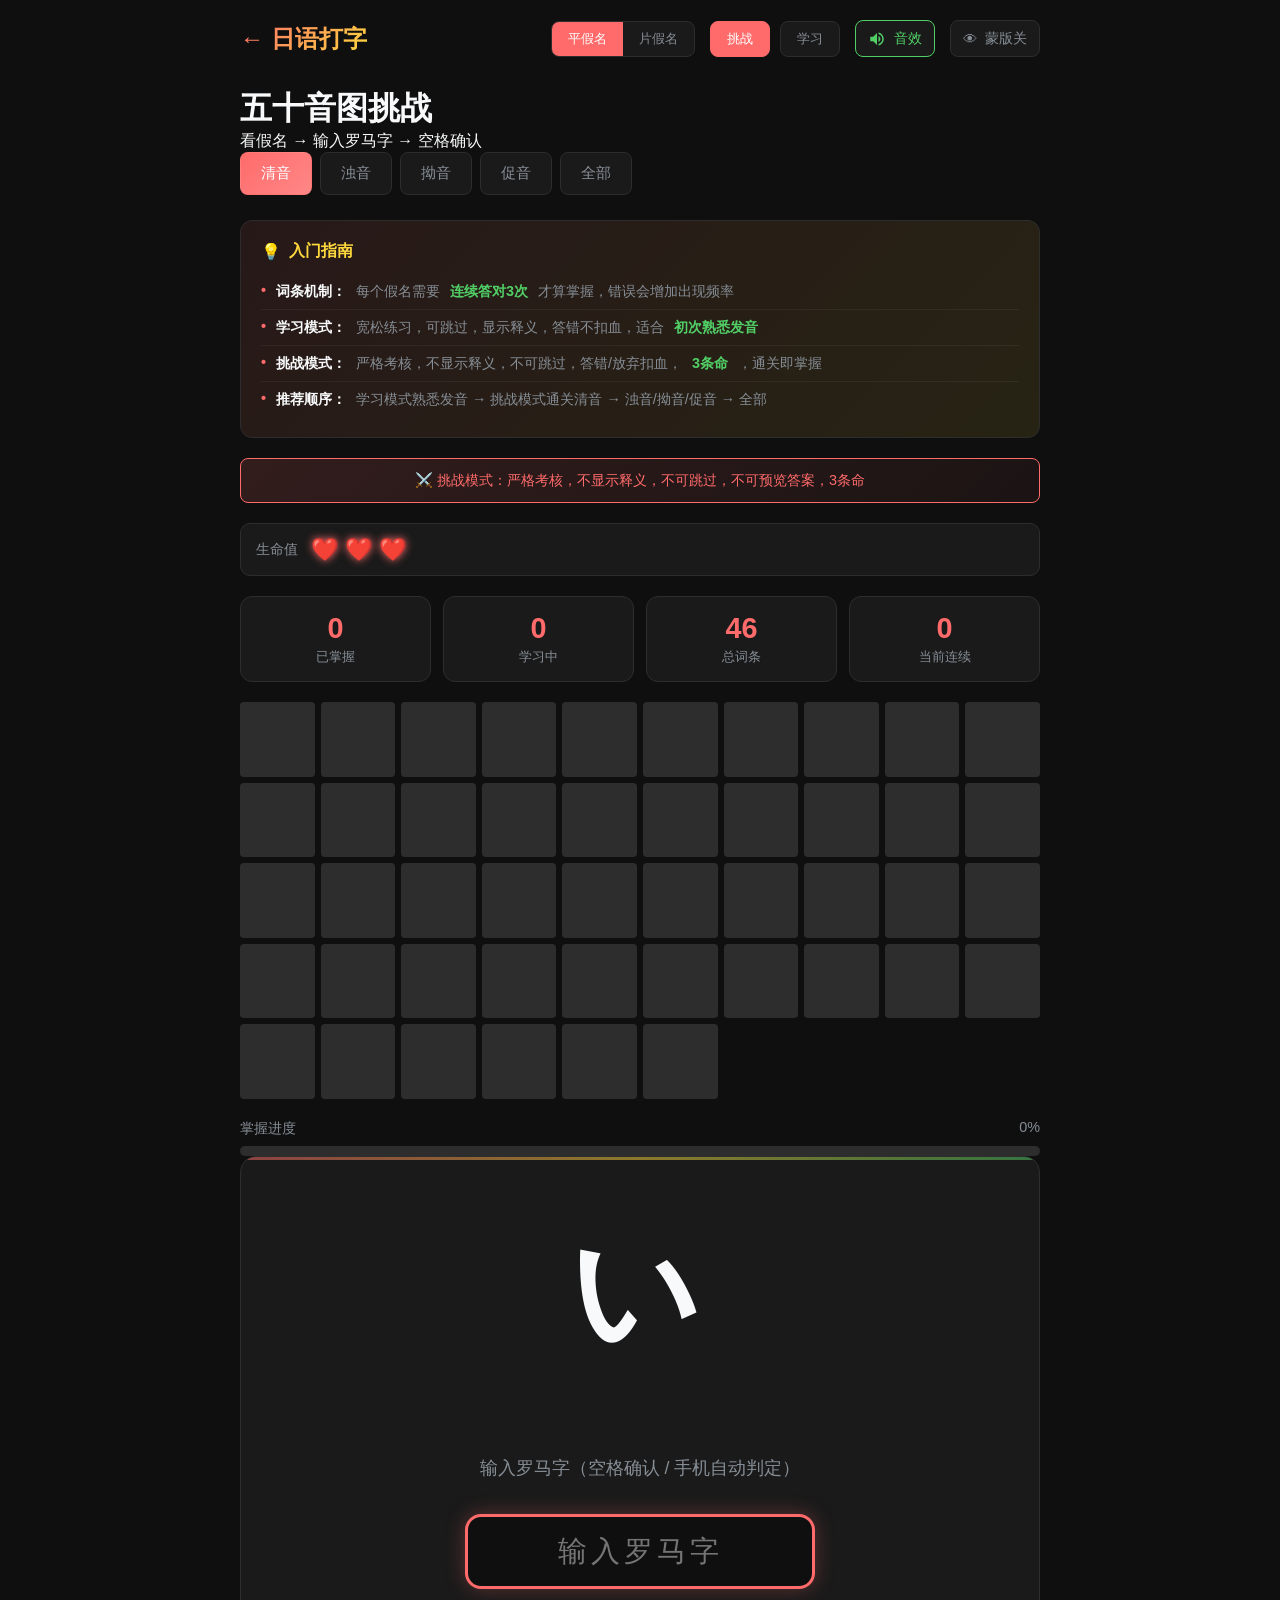
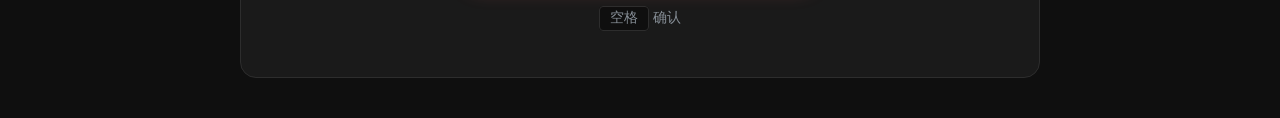
==== kana.html @ 66ec466f "重构：多页面架构 + localStorage进度持久化 - 抽取公共CSS到 css/style.css - 添加 js/storage.js localStorage封装 - 新增 index.h" ====
<!DOCTYPE html>
<html lang="zh-CN">
<head>
  <meta charset="UTF-8">
  <meta name="viewport" content="width=device-width, initial-scale=1.0">
  <title>五十音练习 - 日语打字</title>
  <link rel="stylesheet" href="css/style.css">
</head>
<body>
  <div class="container">
    <div class="nav">
      <a href="index.html" class="logo" style="text-decoration:none;">← 日语打字</a>
      <div class="nav-controls">
        <div class="kana-toggle">
          <button class="kana-toggle-btn active" id="btnHira" onclick="setKanaType('hira')">平假名</button>
          <button class="kana-toggle-btn" id="btnKata" onclick="setKanaType('kata')">片假名</button>
        </div>
        <div class="mode-switch">
          <button class="mode-btn active" id="modeChallenge" onclick="setMode('challenge')">挑战</button>
          <button class="mode-btn" id="modeLearn" onclick="setMode('learn')">学习</button>
        </div>
        <div class="sound-toggle active" id="soundToggle" onclick="toggleSound()">
          <svg viewBox="0 0 24 24" fill="currentColor" id="soundIcon">
            <path d="M3 9v6h4l5 5V4L7 9H3zm13.5 3c0-1.77-1.02-3.29-2.5-4.03v8.05c1.48-.73 2.5-2.25 2.5-4.02zM14 3.23v2.06c2.89.86 5 3.54 5 6.71s-2.11 5.85-5 6.71v2.06c4.01-.91 7-4.49 7-8.77s-2.99-7.86-7-8.77z"/>
          </svg>
          <span>音效</span>
        </div>
        <div class="blur-toggle" id="blurToggle" onclick="toggleBlurMask()">
          <span>👁</span>
          <span id="blurToggleText">蒙版关</span>
        </div>
      </div>
    </div>

    <header>
      <h1 id="headerTitle">五十音图挑战</h1>
      <p id="headerDesc">看假名 → 输入罗马字 → 空格确认</p>
    </header>

    <div class="stage-tabs">
      <button class="stage-tab active" data-stage="seion" onclick="switchStage('seion')">清音</button>
      <button class="stage-tab" data-stage="dakuon" onclick="switchStage('dakuon')">浊音</button>
      <button class="stage-tab" data-stage="youon" onclick="switchStage('youon')">拗音</button>
      <button class="stage-tab" data-stage="sokuon" onclick="switchStage('sokuon')">促音</button>
      <button class="stage-tab" data-stage="all" onclick="switchStage('all')">全部</button>
    </div>

    <div class="tips-box">
      <h3>入门指南</h3>
      <ul class="tips-list">
        <li><strong>词条机制：</strong>每个假名需要<span class="tips-highlight">连续答对3次</span>才算掌握，错误会增加出现频率</li>
        <li><strong>学习模式：</strong>宽松练习，可跳过，显示释义，答错不扣血，适合<span class="tips-highlight">初次熟悉发音</span></li>
        <li><strong>挑战模式：</strong>严格考核，不显示释义，不可跳过，答错/放弃扣血，<span class="tips-highlight">3条命</span>，通关即掌握</li>
        <li><strong>推荐顺序：</strong>学习模式熟悉发音 → 挑战模式通关清音 → 浊音/拗音/促音 → 全部</li>
      </ul>
    </div>

    <div class="learn-mode-hint" id="learnModeHint" style="display: none;">
      💡 学习模式：宽松练习，可跳过，显示释义，答错不扣血
    </div>

    <div class="challenge-hint" id="challengeHint" style="display: none;">
      ⚔️ 挑战模式：严格考核，不显示释义，不可跳过，不可预览答案，3条命
    </div>

    <div class="health-bar" id="healthBar" style="display: none;">
      <span class="health-label">生命值</span>
      <div class="health-hearts" id="healthHearts">
        <span class="heart full" data-index="1">❤️</span>
        <span class="heart full" data-index="2">❤️</span>
        <span class="heart full" data-index="3">❤️</span>
      </div>
    </div>

    <div class="stats">
      <div class="stat-item"><div class="stat-value" id="masteredCount">0</div><div class="stat-label">已掌握</div></div>
      <div class="stat-item"><div class="stat-value" id="learningCount">0</div><div class="stat-label">学习中</div></div>
      <div class="stat-item"><div class="stat-value" id="totalItems">0</div><div class="stat-label">总词条</div></div>
      <div class="stat-item"><div class="stat-value" id="streakCount">0</div><div class="stat-label">当前连续</div></div>
    </div>

    <div class="progress-grid" id="progressGrid"></div>
    <div class="combo-overlay" id="comboOverlay"></div>
    <div class="correct-popup" id="correctPopup">✓</div>

    <div class="master-progress">
      <div class="master-progress-label">
        <span>掌握进度</span>
        <span id="progressPercent">0%</span>
      </div>
      <div class="progress-bar">
        <div class="progress-fill" id="progressFill" style="width: 0%"></div>
      </div>
    </div>

    <div class="practice-area" id="practiceArea">
      <div class="kana-display" id="kanaDisplay">あ</div>
      <div class="meaning-display" id="meaningDisplay"></div>
      <div class="hint-text" id="hintText">输入罗马字后按空格确认</div>
      <div class="input-area">
        <input type="text" class="typing-input" id="typingInput" placeholder="输入罗马字" autocomplete="off" autocapitalize="off" autocorrect="off" spellcheck="false">
      </div>
      <div class="tip" id="tipText"><kbd>空格</kbd> 确认</div>
    </div>

    <div class="fail-overlay" id="failOverlay">
      <div class="fail-modal">
        <div class="fail-avatar">
          <img src="avatar.png" alt="avatar" style="width:100%;height:100%;object-fit:cover;border-radius:50%;">
        </div>
        <div class="fail-title">菜就多练</div>
        <div class="fail-subtitle">—— 小马</div>
        <div class="fail-stats">
          <div class="fail-stat"><div class="value" id="failAttempts">0</div><div class="label">总尝试</div></div>
          <div class="fail-stat"><div class="value" id="failStreak">0</div><div class="label">最高连续</div></div>
        </div>
        <div class="fail-buttons">
          <button class="fail-btn secondary" onclick="switchToLearnMode()">去学习模式</button>
          <button class="fail-btn primary" onclick="restartChallenge()">重新挑战</button>
        </div>
      </div>
    </div>

    <div class="complete-screen" id="completeScreen">
      <div class="complete-icon">🎉</div>
      <h2>恭喜通关！</h2>
      <p style="color:var(--text-dim);margin-bottom:30px;">你已经掌握所有假名</p>
      <div class="complete-stats">
        <div class="complete-stat"><div class="value" id="finalStreak">0</div><div class="label">最高连续</div></div>
        <div class="complete-stat"><div class="value" id="finalAttempts">0</div><div class="label">总尝试</div></div>
        <div class="complete-stat"><div class="value" id="finalTime">0s</div><div class="label">用时</div></div>
      </div>
      <button class="restart-btn" onclick="restartPractice()">再练一遍</button>
    </div>
  </div>

  <script src="js/storage.js"></script>
  <script>
    var AudioCtx=window.AudioContext||window.webkitAudioContext;var audioCtx=null;var soundEnabled=true;function initAudio(){if(!audioCtx){audioCtx=new AudioCtx();}}function playSound(type){if(!soundEnabled)return;initAudio();var osc=audioCtx.createOscillator();var gain=audioCtx.createGain();osc.connect(gain);gain.connect(audioCtx.destination);if(type==='correct'){osc.frequency.setValueAtTime(523,audioCtx.currentTime);osc.frequency.setValueAtTime(659,audioCtx.currentTime+0.1);osc.frequency.setValueAtTime(784,audioCtx.currentTime+0.2);gain.gain.setValueAtTime(0.3,audioCtx.currentTime);gain.gain.linearRampToValueAtTime(0.01,audioCtx.currentTime+0.3);osc.start(audioCtx.currentTime);osc.stop(audioCtx.currentTime+0.3);}else if(type==='wrong'){osc.frequency.setValueAtTime(200,audioCtx.currentTime);osc.frequency.linearRampToValueAtTime(150,audioCtx.currentTime+0.15);gain.gain.setValueAtTime(0.2,audioCtx.currentTime);gain.gain.linearRampToValueAtTime(0.01,audioCtx.currentTime+0.2);osc.start(audioCtx.currentTime);osc.stop(audioCtx.currentTime+0.2);}else if(type==='combo'){[523,659,784,1047].forEach(function(f,i){var o=audioCtx.createOscillator(),g=audioCtx.createGain();o.connect(g);g.connect(audioCtx.destination);o.frequency.value=f;g.gain.setValueAtTime(0.2,audioCtx.currentTime+i*0.08);g.gain.linearRampToValueAtTime(0.01,audioCtx.currentTime+i*0.08+0.15);o.start(audioCtx.currentTime+i*0.08);o.stop(audioCtx.currentTime+i*0.08+0.15);});}else if(type==='complete'){[523,659,784,659,784,1047].forEach(function(f,i){var o=audioCtx.createOscillator(),g=audioCtx.createGain();o.connect(g);g.connect(audioCtx.destination);o.frequency.value=f;o.type='sine';g.gain.setValueAtTime(0.25,audioCtx.currentTime+i*0.12);g.gain.linearRampToValueAtTime(0.01,audioCtx.currentTime+i*0.12+0.25);o.start(audioCtx.currentTime+i*0.12);o.stop(audioCtx.currentTime+i*0.12+0.3);});}else if(type==='skip'){osc.frequency.value=400;osc.type='sine';gain.gain.setValueAtTime(0.15,audioCtx.currentTime);gain.gain.linearRampToValueAtTime(0.01,audioCtx.currentTime+0.1);osc.start(audioCtx.currentTime);osc.stop(audioCtx.currentTime+0.1);}}function toggleSound(){soundEnabled=!soundEnabled;var t=document.getElementById('soundToggle'),i=document.getElementById('soundIcon');if(soundEnabled){t.classList.add('active');i.innerHTML='<path d="M3 9v6h4l5 5V4L7 9H3zm13.5 3c0-1.77-1.02-3.29-2.5-4.03v8.05c1.48-.73 2.5-2.25 2.5-4.02zM14 3.23v2.06c2.89.86 5 3.54 5 6.71s-2.11 5.85-5 6.71v2.06c4.01-.91 7-4.49 7-8.77s-2.99-7.86-7-8.77z"/>';}else{t.classList.remove('active');i.innerHTML='<path d="M16.5 12c0-1.77-1.02-3.29-2.5-4.03v2.21l2.45 2.45c.03-.2.05-.41.05-.63zm2.5 0c0 .94-.2 1.82-.54 2.64l1.51 1.51C20.63 14.91 21 13.5 21 12c0-4.28-2.99-7.86-7-8.77v2.06c2.89.86 5 3.54 5 6.71zM4.27 3L3 4.27 7.73 9H3v6h4l5 5v-6.73l4.25 4.25c-.67.52-1.42.93-2.25 1.18v2.06c1.38-.31 2.63-.95 3.69-1.81L19.73 21 21 19.73l-9-9L4.27 3zM12 4L9.91 6.09 12 8.18V4z"/>';}try{localStorage.setItem('jtp_sound',soundEnabled);}catch(e){}}var blurMaskEnabled=false;function toggleBlurMask(){blurMaskEnabled=!blurMaskEnabled;var t=document.getElementById('blurToggle'),tt=document.getElementById('blurToggleText');if(blurMaskEnabled){t.classList.add('active');tt.textContent='蒙版开';}else{t.classList.remove('active');tt.textContent='蒙版关';meaningDisplay.classList.remove('blur-mask','revealed');}try{localStorage.setItem('jtp_blur',blurMaskEnabled);}catch(e){}}function revealBlurMask(){if(meaningDisplay.classList.contains('blur-mask')&&!meaningDisplay.classList.contains('revealed')){meaningDisplay.classList.add('revealed');return true;}return false;}var seionData={groups:[{name:"あ行",items:[{romaji:"a",kana:"あ",meaning:"啊"},{romaji:"i",kana:"い",meaning:"一"},{romaji:"u",kana:"う",meaning:"乌"},{romaji:"e",kana:"え",meaning:"诶"},{romaji:"o",kana:"お",meaning:"哦"}]},{name:"か行",items:[{romaji:"ka",kana:"か",meaning:"咖"},{romaji:"ki",kana:"き",meaning:"key"},{romaji:"ku",kana:"く",meaning:"库"},{romaji:"ke",kana:"け",meaning:"开"},{romaji:"ko",kana:"こ",meaning:"抠"}]},{name:"さ行",items:[{romaji:"sa",kana:"さ",meaning:"撒"},{romaji:"shi",kana:"し",meaning:"吸"},{romaji:"su",kana:"す",meaning:"思"},{romaji:"se",kana:"せ",meaning:"塞"},{romaji:"so",kana:"そ",meaning:"搜"}]},{name:"た行",items:[{romaji:"ta",kana:"た",meaning:"他"},{romaji:"chi",kana:"ち",meaning:"七"},{romaji:"tsu",kana:"つ",meaning:"次"},{romaji:"te",kana:"て",meaning:"忒"},{romaji:"to",kana:"と",meaning:"托"}]},{name:"な行",items:[{romaji:"na",kana:"な",meaning:"那"},{romaji:"ni",kana:"に",meaning:"泥"},{romaji:"nu",kana:"ぬ",meaning:"努"},{romaji:"ne",kana:"ね",meaning:"内"},{romaji:"no",kana:"の",meaning:"诺"}]},{name:"は行",items:[{romaji:"ha",kana:"は",meaning:"哈"},{romaji:"hi",kana:"ひ",meaning:"黑"},{romaji:"fu",kana:"ふ",meaning:"夫"},{romaji:"he",kana:"へ",meaning:"黑(敬)"},{romaji:"ho",kana:"ほ",meaning:"厚"}]},{name:"ま行",items:[{romaji:"ma",kana:"ま",meaning:"妈"},{romaji:"mi",kana:"み",meaning:"米"},{romaji:"mu",kana:"む",meaning:"木"},{romaji:"me",kana:"め",meaning:"妹"},{romaji:"mo",kana:"も",meaning:"摸"}]},{name:"や行",items:[{romaji:"ya",kana:"や",meaning:"呀"},{romaji:"yu",kana:"ゆ",meaning:"优"},{romaji:"yo",kana:"よ",meaning:"哟"}]},{name:"ら行",items:[{romaji:"ra",kana:"ら",meaning:"拉"},{romaji:"ri",kana:"り",meaning:"丽"},{romaji:"ru",kana:"る",meaning:"鲁"},{romaji:"re",kana:"れ",meaning:"来"},{romaji:"ro",kana:"ろ",meaning:"咯"}]},{name:"わ行",items:[{romaji:"wa",kana:"わ",meaning:"哇"},{romaji:"wo",kana:"を",meaning:"哦(宾)"}]},{name:"拨音",items:[{romaji:"n",kana:"ん",meaning:"嗯"}]}]};var kataData={groups:[{name:"ア行",items:[{romaji:"a",kana:"ア",meaning:"啊"},{romaji:"i",kana:"イ",meaning:"一"},{romaji:"u",kana:"ウ",meaning:"乌"},{romaji:"e",kana:"エ",meaning:"诶"},{romaji:"o",kana:"オ",meaning:"哦"}]},{name:"カ行",items:[{romaji:"ka",kana:"カ",meaning:"咖"},{romaji:"ki",kana:"キ",meaning:"key"},{romaji:"ku",kana:"ク",meaning:"库"},{romaji:"ke",kana:"ケ",meaning:"开"},{romaji:"ko",kana:"コ",meaning:"抠"}]},{name:"サ行",items:[{romaji:"sa",kana:"サ",meaning:"撒"},{romaji:"shi",kana:"シ",meaning:"吸"},{romaji:"su",kana:"ス",meaning:"思"},{romaji:"se",kana:"セ",meaning:"塞"},{romaji:"so",kana:"ソ",meaning:"搜"}]},{name:"タ行",items:[{romaji:"ta",kana:"タ",meaning:"他"},{romaji:"chi",kana:"チ",meaning:"七"},{romaji:"tsu",kana:"ツ",meaning:"次"},{romaji:"te",kana:"テ",meaning:"忒"},{romaji:"to",kana:"ト",meaning:"托"}]},{name:"ナ行",items:[{romaji:"na",kana:"ナ",meaning:"那"},{romaji:"ni",kana:"ニ",meaning:"泥"},{romaji:"nu",kana:"ヌ",meaning:"努"},{romaji:"ne",kana:"ネ",meaning:"内"},{romaji:"no",kana:"ノ",meaning:"诺"}]},{name:"ハ行",items:[{romaji:"ha",kana:"ハ",meaning:"哈"},{romaji:"hi",kana:"ヒ",meaning:"黑"},{romaji:"fu",kana:"フ",meaning:"夫"},{romaji:"he",kana:"ヘ",meaning:"黑(敬)"},{romaji:"ho",kana:"ホ",meaning:"厚"}]},{name:"マ行",items:[{romaji:"ma",kana:"マ",meaning:"妈"},{romaji:"mi",kana:"ミ",meaning:"米"},{romaji:"mu",kana:"ム",meaning:"木"},{romaji:"me",kana:"メ",meaning:"妹"},{romaji:"mo",kana:"モ",meaning:"摸"}]},{name:"ヤ行",items:[{romaji:"ya",kana:"ヤ",meaning:"呀"},{romaji:"yu",kana:"ユ",meaning:"优"},{romaji:"yo",kana:"ヨ",meaning:"哟"}]},{name:"ラ行",items:[{romaji:"ra",kana:"ラ",meaning:"拉"},{romaji:"ri",kana:"リ",meaning:"丽"},{romaji:"ru",kana:"ル",meaning:"鲁"},{romaji:"re",kana:"レ",meaning:"来"},{romaji:"ro",kana:"ロ",meaning:"咯"}]},{name:"ワ行",items:[{romaji:"wa",kana:"ワ",meaning:"哇"},{romaji:"wo",kana:"ヲ",meaning:"哦(宾)"}]},{name:"拨音",items:[{romaji:"n",kana:"ン",meaning:"嗯"}]}]};var dakuonData={groups:[{name:"が行",items:[{romaji:"ga",kana:"が",meaning:"嘎"},{romaji:"gi",kana:"ぎ",meaning:"给"},{romaji:"gu",kana:"ぐ",meaning:"古"},{romaji:"ge",kana:"げ",meaning:"给(开)"},{romaji:"go",kana:"ご",meaning:"狗"}]},{name:"ざ行",items:[{romaji:"za",kana:"ざ",meaning:"杂"},{romaji:"ji",kana:"じ",meaning:"鸡"},{romaji:"zu",kana:"ず",meaning:"兹"},{romaji:"ze",kana:"ぜ",meaning:"贼"},{romaji:"zo",kana:"ぞ",meaning:"走"}]},{name:"だ行",items:[{romaji:"da",kana:"だ",meaning:"大"},{romaji:"di",kana:"ぢ",meaning:"地"},{romaji:"du",kana:"づ",meaning:"杜"},{romaji:"de",kana:"で",meaning:"嘚"},{romaji:"do",kana:"ど",meaning:"豆"}]},{name:"ば行",items:[{romaji:"ba",kana:"ば",meaning:"八"},{romaji:"bi",kana:"び",meaning:"比"},{romaji:"bu",kana:"ぶ",meaning:"不"},{romaji:"be",kana:"べ",meaning:"背"},{romaji:"bo",kana:"ぼ",meaning:"波"}]},{name:"半浊音",items:[{romaji:"pa",kana:"ぱ",meaning:"趴"},{romaji:"pi",kana:"ぴ",meaning:"批"},{romaji:"pu",kana:"ぷ",meaning:"铺"},{romaji:"pe",kana:"ぺ",meaning:"沛"},{romaji:"po",kana:"ぽ",meaning:"破"}]}]};var dakuonKataData={groups:[{name:"ガ行",items:[{romaji:"ga",kana:"ガ",meaning:"嘎"},{romaji:"gi",kana:"ギ",meaning:"给"},{romaji:"gu",kana:"グ",meaning:"古"},{romaji:"ge",kana:"ゲ",meaning:"给(开)"},{romaji:"go",kana:"ゴ",meaning:"狗"}]},{name:"ザ行",items:[{romaji:"za",kana:"ザ",meaning:"杂"},{romaji:"ji",kana:"ジ",meaning:"鸡"},{romaji:"zu",kana:"ズ",meaning:"兹"},{romaji:"ze",kana:"ゼ",meaning:"贼"},{romaji:"zo",kana:"ゾ",meaning:"走"}]},{name:"ダ行",items:[{romaji:"da",kana:"ダ",meaning:"大"},{romaji:"di",kana:"ヂ",meaning:"地"},{romaji:"du",kana:"ヅ",meaning:"杜"},{romaji:"de",kana:"デ",meaning:"嘚"},{romaji:"do",kana:"ド",meaning:"豆"}]},{name:"バ行",items:[{romaji:"ba",kana:"バ",meaning:"八"},{romaji:"bi",kana:"ビ",meaning:"比"},{romaji:"bu",kana:"ブ",meaning:"不"},{romaji:"be",kana:"ベ",meaning:"背"},{romaji:"bo",kana:"ボ",meaning:"波"}]},{name:"半浊音",items:[{romaji:"pa",kana:"パ",meaning:"趴"},{romaji:"pi",kana:"ピ",meaning:"批"},{romaji:"pu",kana:"プ",meaning:"铺"},{romaji:"pe",kana:"ペ",meaning:"沛"},{romaji:"po",kana:"ポ",meaning:"破"}]}]};var youonData={groups:[{name:"か行",items:[{romaji:"kya",kana:"きゃ",meaning:"卡呀"},{romaji:"kyu",kana:"きゅ",meaning:"Q"},{romaji:"kyo",kana:"きょ",meaning:"扣呀"}]},{name:"さ行",items:[{romaji:"sha",kana:"しゃ",meaning:"虾"},{romaji:"shu",kana:"しゅ",meaning:"书"},{romaji:"sho",kana:"しょ",meaning:"少"}]},{name:"た行",items:[{romaji:"cha",kana:"ちゃ",meaning:"掐"},{romaji:"chu",kana:"ちゅ",meaning:"秋"},{romaji:"cho",kana:"ちょ",meaning:"敲"}]},{name:"な行",items:[{romaji:"nya",kana:"にゃ",meaning:"娘"},{romaji:"nyu",kana:"にゅ",meaning:"扭"},{romaji:"nyo",kana:"にょ",meaning:"鸟"}]},{name:"は行",items:[{romaji:"hya",kana:"ひゃ",meaning:"喝呀"},{romaji:"hyu",kana:"ひゅ",meaning:"休"},{romaji:"hyo",kana:"ひょ",meaning:"hyoo"}]},{name:"ま行",items:[{romaji:"mya",kana:"みゃ",meaning:"咪呀"},{romaji:"myu",kana:"みゅ",meaning:"谬"},{romaji:"myo",kana:"みょ",meaning:"秒"}]},{name:"ら行",items:[{romaji:"rya",kana:"りゃ",meaning:"利亚"},{romaji:"ryu",kana:"りゅ",meaning:"留"},{romaji:"ryo",kana:"りょ",meaning:"辽"}]},{name:"ぎゃ",items:[{romaji:"gya",kana:"ぎゃ",meaning:"嘎呀"},{romaji:"gyu",kana:"ぎゅ",meaning:"久"},{romaji:"gyo",kana:"ぎょ",meaning:"救"}]},{name:"じゃ",items:[{romaji:"ja",kana:"じゃ",meaning:"加"},{romaji:"ju",kana:"じゅ",meaning:"旧"},{romaji:"jo",kana:"じょ",meaning:"女"}]},{name:"びゃ",items:[{romaji:"bya",kana:"びゃ",meaning:"逼呀"},{romaji:"byu",kana:"びゅ",meaning:"逼尤"},{romaji:"byo",kana:"びょ",meaning:"表"}]},{name:"ぴゃ",items:[{romaji:"pya",kana:"ぴゃ",meaning:"批呀"},{romaji:"pyu",kana:"ぴゅ",meaning:"皮尤"},{romaji:"pyo",kana:"ぴょ",meaning:"飘"}]}]};var youonKataData={groups:[{name:"キャ",items:[{romaji:"kya",kana:"キャ",meaning:"卡呀"},{romaji:"kyu",kana:"キュ",meaning:"Q"},{romaji:"kyo",kana:"キョ",meaning:"扣呀"}]},{name:"シャ",items:[{romaji:"sha",kana:"シャ",meaning:"虾"},{romaji:"shu",kana:"シュ",meaning:"书"},{romaji:"sho",kana:"ショ",meaning:"少"}]},{name:"チャ",items:[{romaji:"cha",kana:"チャ",meaning:"掐"},{romaji:"chu",kana:"チュ",meaning:"秋"},{romaji:"cho",kana:"チョ",meaning:"敲"}]},{name:"ニャ",items:[{romaji:"nya",kana:"ニャ",meaning:"娘"},{romaji:"nyu",kana:"ニュ",meaning:"扭"},{romaji:"nyo",kana:"ニョ",meaning:"鸟"}]},{name:"ヒャ",items:[{romaji:"hya",kana:"ヒャ",meaning:"喝呀"},{romaji:"hyu",kana:"ヒュ",meaning:"休"},{romaji:"hyo",kana:"ヒョ",meaning:"hyoo"}]},{name:"ミャ",items:[{romaji:"mya",kana:"ミャ",meaning:"咪呀"},{romaji:"myu",kana:"ミュ",meaning:"谬"},{romaji:"myo",kana:"ミョ",meaning:"秒"}]},{name:"リャ",items:[{romaji:"rya",kana:"リャ",meaning:"利亚"},{romaji:"ryu",kana:"リュ",meaning:"留"},{romaji:"ryo",kana:"リョ",meaning:"辽"}]},{name:"ギャ",items:[{romaji:"gya",kana:"ギャ",meaning:"嘎呀"},{romaji:"gyu",kana:"ギュ",meaning:"久"},{romaji:"gyo",kana:"ギョ",meaning:"救"}]},{name:"ジャ",items:[{romaji:"ja",kana:"ジャ",meaning:"加"},{romaji:"ju",kana:"ジュ",meaning:"旧"},{romaji:"jo",kana:"ジョ",meaning:"女"}]},{name:"ビャ",items:[{romaji:"bya",kana:"ビャ",meaning:"逼呀"},{romaji:"byu",kana:"ビュ",meaning:"逼尤"},{romaji:"byo",kana:"ビョ",meaning:"表"}]},{name:"ピャ",items:[{romaji:"pya",kana:"ピャ",meaning:"批呀"},{romaji:"pyu",kana:"ピュ",meaning:"皮尤"},{romaji:"pyo",kana:"ピョ",meaning:"飘"}]}]};var sokuonData={items:[{romaji:"kka",kana:"っか",meaning:"咖"},{romaji:"kki",kana:"っき",meaning:"key"},{romaji:"kku",kana:"っく",meaning:"哭"},{romaji:"tte",kana:"って",meaning:"忒"},{romaji:"tto",kana:"っと",meaning:"托"},{romaji:"ssu",kana:"っす",meaning:"司"},{romaji:"ppa",kana:"っぱ",meaning:"趴"}]};var sokuonKataData={items:[{romaji:"kka",kana:"ッカ",meaning:"咖"},{romaji:"kki",kana:"ッキ",meaning:"key"},{romaji:"kku",kana:"ック",meaning:"哭"},{romaji:"tte",kana:"ッテ",meaning:"忒"},{romaji:"tto",kana:"ット",meaning:"托"},{romaji:"ssu",kana:"ッス",meaning:"司"},{romaji:"ppa",kana:"ッパ",meaning:"趴"}]};var currentKanaType='hira',currentMode='challenge',currentStage='seion';var itemStates={},itemsList=[],currentItem=null;var totalAttempts=0,maxStreak=0,currentStreak=0,startTime=null,isComplete=false,answerShown=false;var health=3,MAX_HEALTH=3;var kanaDisplay=document.getElementById('kanaDisplay');var meaningDisplay=document.getElementById('meaningDisplay');var hintText=document.getElementById('hintText');var typingInput=document.getElementById('typingInput');var progressGrid=document.getElementById('progressGrid');var comboOverlay=document.getElementById('comboOverlay');var correctPopup=document.getElementById('correctPopup');function getStorageKey(stage){return'jtp_kana_'+stage;}function loadItemStates(stage){try{var r=localStorage.getItem(getStorageKey(stage));return r?JSON.parse(r):{};}catch(e){return{};}}function saveItemStates(stage){try{localStorage.setItem(getStorageKey(stage),JSON.stringify(itemStates));}catch(e){}}function getCurrentData(){var isKata=currentKanaType==='kata';return{seion:isKata?kataData:seionData,dakuon:isKata?dakuonKataData:dakuonData,youon:isKata?youonKataData:youonData,sokuon:isKata?sokuonKataData:sokuonData};}function initItemStates(stage){var data=getCurrentData(),items=[];if(stage==='all'){data.seion.groups.forEach(function(g){items.push.apply(items,g.items);});data.dakuon.groups.forEach(function(g){items.push.apply(items,g.items);});data.youon.groups.forEach(function(g){items.push.apply(items,g.items);});items.push.apply(items,data.sokuon.items);}else if(stage==='seion')data.seion.groups.forEach(function(g){items.push.apply(items,g.items);});else if(stage==='dakuon')data.dakuon.groups.forEach(function(g){items.push.apply(items,g.items);});else if(stage==='youon')data.youon.groups.forEach(function(g){items.push.apply(items,g.items);});else if(stage==='sokuon')items=data.sokuon.items;var seen={},unique=[];items.forEach(function(it){if(!seen[it.romaji]){seen[it.romaji]=true;unique.push(it);}});itemsList=unique;var saved=loadItemStates(stage);itemStates={};itemsList.forEach(function(it){itemStates[it.romaji]=saved[it.romaji]||{correct:0,wrong:0};});renderProgressGrid();updateStats();}function renderProgressGrid(){progressGrid.innerHTML='';itemsList.forEach(function(it){var dot=document.createElement('div');dot.className='progress-dot';var s=itemStates[it.romaji];if(s.correct>=3)dot.classList.add('mastered');else if(s.wrong>0)dot.classList.add('wrong');else if(s.correct>0)dot.classList.add('learning');progressGrid.appendChild(dot);});}function updateStats(){var m=0,l=0;itemsList.forEach(function(it){var s=itemStates[it.romaji];if(s.correct>=3)m++;else if(s.correct>0||s.wrong>0)l++;});document.getElementById('masteredCount').textContent=m;document.getElementById('learningCount').textContent=l;document.getElementById('totalItems').textContent=itemsList.length;document.getElementById('streakCount').textContent=currentStreak;var pct=itemsList.length>0?Math.round((m/itemsList.length)*100):0;document.getElementById('progressPercent').textContent=pct+'%';document.getElementById('progressFill').style.width=pct+'%';}function getNextItem(){var un=itemsList.filter(function(it){return itemStates[it.romaji].correct<3;});if(!un.length)return null;var wts=un.map(function(it){var s=itemStates[it.romaji];var wt=1+s.wrong*2;wt=Math.max(1,wt-s.correct*0.5);return{item:it,weight:wt};});var tot=wts.reduce(function(s,w){return s+w.weight;},0);var r=Math.random()*tot;for(var i=0;i<wts.length;i++){r-=wts[i].weight;if(r<=0)return wts[i].item;}return wts[0].item;}function updateDisplay(){currentItem=getNextItem();answerShown=false;if(!currentItem){showComplete();return;}kanaDisplay.classList.remove('pop');void kanaDisplay.offsetWidth;kanaDisplay.classList.add('pop');kanaDisplay.textContent=currentItem.kana;if(currentMode==='learn'){meaningDisplay.textContent=currentItem.meaning;if(blurMaskEnabled){meaningDisplay.classList.remove('revealed');meaningDisplay.classList.add('show','blur-mask');}else{meaningDisplay.classList.remove('blur-mask','revealed');meaningDisplay.classList.add('show');}}else{meaningDisplay.textContent='';meaningDisplay.classList.remove('show','blur-mask','revealed');}hintText.textContent='输入罗马字（空格确认 / 手机自动判定）';hintText.classList.remove('correct','wrong');typingInput.value='';typingInput.focus();}function showAnswer(){if(!currentItem||answerShown)return;answerShown=true;meaningDisplay.textContent=currentItem.meaning;meaningDisplay.classList.add('show');hintText.textContent='答案: '+currentItem.romaji;hintText.classList.add('wrong');}function showCombo(c){comboOverlay.textContent=c+' COMBO!';comboOverlay.classList.remove('show');void comboOverlay.offsetWidth;comboOverlay.classList.add('show');playSound('combo');}function showCorrectPopup(){correctPopup.classList.remove('show');void correctPopup.offsetWidth;correctPopup.classList.add('show');}function checkAnswer(i,t){return i.toLowerCase().trim()===t.toLowerCase().trim();}function setKanaType(t){currentKanaType=t;document.getElementById('btnHira').classList.toggle('active',t==='hira');document.getElementById('btnKata').classList.toggle('active',t==='kata');initItemStates(currentStage);updateDisplay();}function setMode(m){currentMode=m;document.getElementById('modeChallenge').classList.toggle('active',m==='challenge');document.getElementById('modeLearn').classList.toggle('active',m==='learn');document.getElementById('learnModeHint').style.display=m==='learn'?'block':'none';document.getElementById('challengeHint').style.display=m==='challenge'?'flex':'none';document.getElementById('healthBar').style.display=m==='challenge'?'flex':'none';document.getElementById('tipText').innerHTML=m==='learn'?'<kbd>空格</kbd> 确认 &nbsp;|&nbsp; <kbd>Tab</kbd> 显示答案 &nbsp;|&nbsp; <kbd>Enter</kbd> 跳过':'<kbd>空格</kbd> 确认';health=MAX_HEALTH;updateHealthDisplay();totalAttempts=0;maxStreak=0;currentStreak=0;startTime=Date.now();}function updateHealthDisplay(){var hearts=document.querySelectorAll('.heart');hearts.forEach(function(h,i){if(i<health){h.classList.add('full');h.classList.remove('empty');h.textContent='❤️';}else{h.classList.remove('full');h.classList.add('empty');h.textContent='🖤';}});}function loseHealth(){if(health>0){var hearts=document.querySelectorAll('.heart');var lh=hearts[health-1];lh.classList.add('losing');setTimeout(function(){lh.classList.remove('losing');},500);health--;updateHealthDisplay();}if(health<=0)showFailOverlay();}function showFailOverlay(){isComplete=true;document.getElementById('failAttempts').textContent=totalAttempts;document.getElementById('failStreak').textContent=maxStreak;document.getElementById('failOverlay').classList.add('show');playSound('wrong');}function switchToLearnMode(){document.getElementById('failOverlay').classList.remove('show');setMode('learn');restartPractice();}function restartChallenge(){document.getElementById('failOverlay').classList.remove('show');setMode('challenge');restartPractice();}function switchStage(s){currentStage=s;document.querySelectorAll('.stage-tab').forEach(function(t){t.classList.toggle('active',t.dataset.stage===s);});totalAttempts=0;maxStreak=0;currentStreak=0;isComplete=false;startTime=Date.now();initItemStates(s);document.getElementById('practiceArea').style.display='block';document.getElementById('completeScreen').classList.remove('show');updateDisplay();}typingInput.addEventListener('keydown',function(e){if(isComplete)return;if(e.key===' '){e.preventDefault();submitAnswer();}if(e.key==='Tab'){e.preventDefault();if(currentMode==='learn'){if(!revealBlurMask())showAnswer();}else{loseHealth();if(health>0)updateDisplay();}}if(e.key==='Enter'){e.preventDefault();if(currentMode==='learn'){playSound('skip');updateDisplay();}}});var isTouchDevice=window.matchMedia('(pointer: coarse)').matches;typingInput.addEventListener('input',function(){if(isComplete||!currentItem||!isTouchDevice)return;var v=typingInput.value.trim();if(v.length>=currentItem.romaji.length)setTimeout(function(){submitAnswer();},100);});typingInput.addEventListener('click',function(){this.focus();});meaningDisplay.addEventListener('click',function(){if(currentMode==='learn')revealBlurMask();});document.getElementById('practiceArea').addEventListener('click',function(){if(!isComplete)typingInput.focus();});function submitAnswer(){var input=typingInput.value.trim();if(!input||!currentItem)return;totalAttempts++;var state=itemStates[currentItem.romaji];var correct=checkAnswer(input,currentItem.romaji);if(correct){state.correct++;currentStreak++;if(currentStreak>maxStreak)maxStreak=currentStreak;typingInput.classList.add('correct');hintText.textContent='✓ 正确！';hintText.classList.add('correct');meaningDisplay.textContent=currentItem.meaning;meaningDisplay.classList.add('show');playSound('correct');showCorrectPopup();if(currentStreak>=3)showCombo(currentStreak);saveItemStates(currentStage);setTimeout(function(){typingInput.classList.remove('correct');updateDisplay();renderProgressGrid();updateStats();},500);}else{state.wrong++;currentStreak=0;typingInput.classList.add('wrong');playSound('wrong');saveItemStates(currentStage);if(currentMode==='learn'){meaningDisplay.textContent=currentItem.meaning;meaningDisplay.classList.add('show');hintText.textContent='✗ 正确答案是: '+currentItem.romaji;hintText.classList.add('wrong');setTimeout(function(){typingInput.classList.remove('wrong');typingInput.value='';typingInput.focus();},600);}else{hintText.textContent='✗ 正确答案是: '+currentItem.romaji;hintText.classList.add('wrong');meaningDisplay.textContent=currentItem.meaning;meaningDisplay.classList.add('show');loseHealth();setTimeout(function(){if(health>0){typingInput.classList.remove('wrong');updateDisplay();}},1000);}}}function showComplete(){isComplete=true;document.getElementById('practiceArea').style.display='none';document.getElementById('completeScreen').classList.add('show');var t=Math.round((Date.now()-startTime)/1000);document.getElementById('finalStreak').textContent=maxStreak;document.getElementById('finalAttempts').textContent=totalAttempts;document.getElementById('finalTime').textContent=t+'s';playSound('complete');}function restartPractice(){switchStage(currentStage);}function init(){try{soundEnabled=localStorage.getItem('jtp_sound')!=='false';if(!soundEnabled){document.getElementById('soundToggle').classList.remove('active');document.getElementById('soundIcon').innerHTML='<path d="M16.5 12c0-1.77-1.02-3.29-2.5-4.03v2.21l2.45 2.45c.03-.2.05-.41.05-.63zm2.5 0c0 .94-.2 1.82-.54 2.64l1.51 1.51C20.63 14.91 21 13.5 21 12c0-4.28-2.99-7.86-7-8.77v2.06c2.89.86 5 3.54 5 6.71zM4.27 3L3 4.27 7.73 9H3v6h4l5 5v-6.73l4.25 4.25c-.67.52-1.42.93-2.25 1.18v2.06c1.38-.31 2.63-.95 3.69-1.81L19.73 21 21 19.73l-9-9L4.27 3zM12 4L9.91 6.09 12 8.18V4z"/>';}}catch(e){}try{blurMaskEnabled=localStorage.getItem('jtp_blur')==='true';if(blurMaskEnabled){document.getElementById('blurToggle').classList.add('active');document.getElementById('blurToggleText').textContent='蒙版开';}}catch(e){}initItemStates('seion');setMode('challenge');updateDisplay();startTime=Date.now();}init();
  </script>
</body>
</html>
---- css/style.css ----
/* ===== CSS Variables ===== */
:root {
  --primary: #ff6b6b;
  --success: #51cf66;
  --warning: #ffd93d;
  --bg: #0f0f0f;
  --card-bg: #1a1a1a;
  --text: #f8f9fa;
  --text-dim: #868e96;
  --border: #2d2d2d;
}

/* ===== Reset ===== */
* {
  margin: 0;
  padding: 0;
  box-sizing: border-box;
}

body {
  font-family: -apple-system, BlinkMacSystemFont, 'Segoe UI', sans-serif;
  background: var(--bg);
  color: var(--text);
  min-height: 100vh;
  padding: 20px;
  overflow-x: hidden;
}

a {
  color: inherit;
  text-decoration: none;
}

.container {
  max-width: 800px;
  margin: 0 auto;
}

/* ===== 顶部导航 ===== */
.nav {
  display: flex;
  justify-content: space-between;
  align-items: center;
  margin-bottom: 30px;
  flex-wrap: wrap;
  gap: 15px;
}

.logo {
  font-size: 1.5rem;
  font-weight: bold;
  background: linear-gradient(135deg, var(--primary), var(--warning));
  -webkit-background-clip: text;
  -webkit-text-fill-color: transparent;
  background-clip: text;
}

.nav-controls {
  display: flex;
  gap: 15px;
  align-items: center;
  flex-wrap: wrap;
}

.nav-link {
  padding: 8px 16px;
  background: var(--card-bg);
  border: 1px solid var(--border);
  border-radius: 8px;
  color: var(--text-dim);
  cursor: pointer;
  transition: all 0.2s;
}

.nav-link:hover {
  border-color: var(--primary);
  color: var(--text);
}

.nav-link.active {
  background: var(--primary);
  color: white;
  border-color: var(--primary);
}

/* ===== 平假名/片假名切换 ===== */
.kana-toggle {
  display: flex;
  background: var(--card-bg);
  border-radius: 8px;
  overflow: hidden;
  border: 1px solid var(--border);
}

.kana-toggle-btn {
  padding: 8px 16px;
  background: transparent;
  border: none;
  color: var(--text-dim);
  cursor: pointer;
  transition: all 0.2s;
}

.kana-toggle-btn.active {
  background: var(--primary);
  color: white;
}

/* ===== 模式切换 ===== */
.mode-switch {
  display: flex;
  gap: 10px;
}

.mode-btn {
  padding: 8px 16px;
  background: var(--card-bg);
  border: 1px solid var(--border);
  border-radius: 8px;
  color: var(--text-dim);
  cursor: pointer;
  transition: all 0.2s;
}

.mode-btn.active {
  background: var(--primary);
  color: white;
  border-color: var(--primary);
}

/* ===== 阶段选项卡 ===== */
.stage-tabs {
  display: flex;
  gap: 8px;
  margin-bottom: 25px;
  flex-wrap: wrap;
}

.stage-tab {
  padding: 10px 20px;
  background: var(--card-bg);
  border: 1px solid var(--border);
  border-radius: 8px;
  color: var(--text-dim);
  cursor: pointer;
  transition: all 0.2s;
  font-size: 0.95rem;
}

.stage-tab:hover {
  border-color: var(--primary);
}

.stage-tab.active {
  background: linear-gradient(135deg, var(--primary), #ff8787);
  color: white;
  border-color: transparent;
}

/* ===== 学习模式提示 ===== */
.learn-mode-hint {
  background: var(--card-bg);
  border: 1px dashed var(--border);
  padding: 12px 15px;
  border-radius: 8px;
  margin-bottom: 20px;
  text-align: center;
  color: var(--text-dim);
  font-size: 0.9rem;
}

/* ===== Tips说明 ===== */
.tips-box {
  background: linear-gradient(135deg, rgba(255,107,107,0.1), rgba(255,217,61,0.1));
  border: 1px solid var(--border);
  border-radius: 12px;
  padding: 20px;
  margin-bottom: 20px;
}

.tips-box h3 {
  font-size: 1rem;
  color: var(--warning);
  margin-bottom: 12px;
  display: flex;
  align-items: center;
  gap: 8px;
}

.tips-box h3::before {
  content: '💡';
}

.tips-list {
  list-style: none;
  padding: 0;
  margin: 0;
}

.tips-list li {
  padding: 8px 0;
  color: var(--text-dim);
  font-size: 0.9rem;
  border-bottom: 1px solid rgba(255,255,255,0.05);
  display: flex;
  align-items: flex-start;
  gap: 10px;
}

.tips-list li:last-child {
  border-bottom: none;
}

.tips-list li::before {
  content: '•';
  color: var(--primary);
  font-weight: bold;
}

.tips-list strong {
  color: var(--text);
}

.tips-highlight {
  color: var(--success);
  font-weight: bold;
}

/* ===== 血量系统 ===== */
.health-bar {
  display: flex;
  gap: 8px;
  align-items: center;
  margin-bottom: 20px;
  padding: 12px 15px;
  background: var(--card-bg);
  border-radius: 10px;
  border: 1px solid var(--border);
}

.health-label {
  font-size: 0.9rem;
  color: var(--text-dim);
  margin-right: 5px;
}

.health-hearts {
  display: flex;
  gap: 6px;
}

.heart {
  font-size: 1.4rem;
  transition: all 0.3s ease;
}

.heart.full {
  filter: drop-shadow(0 0 4px #ff6b6b);
}

.heart.empty {
  opacity: 0.3;
  filter: grayscale(1);
}

.heart.losing {
  animation: loseHeart 0.5s ease-out;
}

@keyframes loseHeart {
  0% { transform: scale(1); opacity: 1; }
  50% { transform: scale(1.3); opacity: 0.5; }
  100% { transform: scale(0.8); opacity: 0.3; filter: grayscale(1); }
}

/* ===== 失败弹窗 ===== */
.fail-overlay {
  position: fixed;
  top: 0;
  left: 0;
  width: 100%;
  height: 100%;
  background: rgba(0, 0, 0, 0.85);
  display: flex;
  justify-content: center;
  align-items: center;
  z-index: 1000;
  opacity: 0;
  visibility: hidden;
  transition: all 0.3s ease;
}

.fail-overlay.show {
  opacity: 1;
  visibility: visible;
}

.fail-modal {
  background: var(--card-bg);
  border: 2px solid var(--primary);
  border-radius: 20px;
  padding: 40px 50px;
  text-align: center;
  transform: scale(0.8);
  transition: transform 0.3s ease;
}

.fail-overlay.show .fail-modal {
  transform: scale(1);
  animation: shake 0.5s ease;
}

@keyframes shake {
  0%, 100% { transform: translateX(0); }
  20% { transform: translateX(-10px); }
  40% { transform: translateX(10px); }
  60% { transform: translateX(-10px); }
  80% { transform: translateX(10px); }
}

.fail-avatar {
  width: 100px;
  height: 100px;
  border-radius: 50%;
  margin: 0 auto 20px;
  overflow: hidden;
  border: 3px solid var(--primary);
  background: linear-gradient(135deg, var(--primary), var(--warning));
  display: flex;
  justify-content: center;
  align-items: center;
  font-size: 50px;
}

.fail-title {
  font-size: 1.8rem;
  color: var(--primary);
  margin-bottom: 10px;
  font-weight: bold;
}

.fail-subtitle {
  color: var(--text-dim);
  margin-bottom: 25px;
  font-size: 1rem;
}

.fail-stats {
  display: flex;
  justify-content: center;
  gap: 30px;
  margin-bottom: 25px;
}

.fail-stat {
  text-align: center;
}

.fail-stat .value {
  font-size: 1.5rem;
  font-weight: bold;
  color: var(--warning);
}

.fail-stat .label {
  font-size: 0.85rem;
  color: var(--text-dim);
}

.fail-buttons {
  display: flex;
  gap: 15px;
  justify-content: center;
}

.fail-btn {
  padding: 12px 25px;
  border-radius: 10px;
  font-size: 1rem;
  cursor: pointer;
  border: none;
  transition: all 0.2s;
}

.fail-btn.primary {
  background: var(--primary);
  color: white;
}

.fail-btn.secondary {
  background: var(--card-bg);
  border: 1px solid var(--border);
  color: var(--text-dim);
}

.fail-btn:hover {
  transform: translateY(-2px);
  box-shadow: 0 5px 15px rgba(255, 107, 107, 0.3);
}

/* ===== 挑战模式提示 ===== */
.challenge-hint {
  background: linear-gradient(135deg, rgba(255,107,107,0.15), rgba(255,107,107,0.05));
  border: 1px solid var(--primary);
  padding: 12px 15px;
  border-radius: 8px;
  margin-bottom: 20px;
  text-align: center;
  color: var(--primary);
  font-size: 0.9rem;
  display: flex;
  align-items: center;
  justify-content: center;
  gap: 8px;
}

/* ===== 统计面板 ===== */
.stats {
  display: grid;
  grid-template-columns: repeat(4, 1fr);
  gap: 12px;
  margin-bottom: 20px;
}

.stat-item {
  background: var(--card-bg);
  padding: 15px 10px;
  border-radius: 12px;
  text-align: center;
  border: 1px solid var(--border);
}

.stat-value {
  font-size: 1.8rem;
  font-weight: bold;
  color: var(--primary);
}

.stat-label {
  color: var(--text-dim);
  font-size: 0.8rem;
  margin-top: 4px;
}

/* ===== 词条进度点 ===== */
.progress-grid {
  display: grid;
  grid-template-columns: repeat(10, 1fr);
  gap: 6px;
  margin-bottom: 20px;
}

.progress-dot {
  aspect-ratio: 1;
  border-radius: 4px;
  background: var(--border);
  transition: all 0.3s ease;
}

.progress-dot.mastered {
  background: var(--success);
  box-shadow: 0 0 8px var(--success);
}

.progress-dot.learning {
  background: var(--warning);
}

.progress-dot.wrong {
  background: var(--primary);
}

/* ===== 连击提示 ===== */
.combo-overlay {
  position: fixed;
  top: 50%;
  left: 50%;
  transform: translate(-50%, -50%);
  font-size: 5rem;
  font-weight: bold;
  color: var(--success);
  text-shadow: 0 0 30px var(--success), 0 0 60px var(--success);
  pointer-events: none;
  opacity: 0;
  z-index: 100;
}

.combo-overlay.show {
  animation: comboPopup 0.8s ease-out forwards;
}

@keyframes comboPopup {
  0% { opacity: 0; transform: translate(-50%, -50%) scale(0.5); }
  20% { opacity: 1; transform: translate(-50%, -50%) scale(1.2); }
  40% { transform: translate(-50%, -50%) scale(1); }
  100% { opacity: 0; transform: translate(-50%, -60%) scale(0.8); }
}

/* ===== 正确提示 ===== */
.correct-popup {
  position: fixed;
  top: 40%;
  left: 50%;
  transform: translate(-50%, -50%);
  font-size: 2.5rem;
  color: var(--success);
  pointer-events: none;
  opacity: 0;
  z-index: 99;
}

.correct-popup.show {
  animation: correctPop 0.5s ease-out forwards;
}

@keyframes correctPop {
  0% { opacity: 0; transform: translate(-50%, -50%) scale(0.5); }
  30% { opacity: 1; transform: translate(-50%, -50%) scale(1.1); }
  100% { opacity: 0; transform: translate(-50%, -70%) scale(0.8); }
}

/* ===== 练习区域 ===== */
.practice-area {
  background: var(--card-bg);
  border-radius: 16px;
  padding: 50px 40px;
  text-align: center;
  margin-bottom: 20px;
  border: 1px solid var(--border);
  position: relative;
  overflow: hidden;
}

.practice-area::before {
  content: '';
  position: absolute;
  top: 0;
  left: 0;
  right: 0;
  height: 3px;
  background: linear-gradient(90deg, var(--primary), var(--warning), var(--success));
  opacity: 0.5;
}

.kana-display {
  font-size: 8rem;
  font-weight: bold;
  color: var(--text);
  margin-bottom: 15px;
  letter-spacing: 12px;
  min-height: 140px;
  display: flex;
  align-items: center;
  justify-content: center;
  transition: all 0.15s ease;
}

.kana-display.pop {
  animation: kanaPop 0.2s ease;
}

@keyframes kanaPop {
  0% { transform: scale(1); }
  50% { transform: scale(1.1); }
  100% { transform: scale(1); }
}

.meaning-display {
  font-size: 1.3rem;
  color: var(--text-dim);
  margin-bottom: 25px;
  min-height: 32px;
  opacity: 0;
  transition: opacity 0.3s ease;
  position: relative;
  display: inline-block;
  cursor: default;
}

.meaning-display.show {
  opacity: 1;
}

/* 蒙版模糊效果 */
.meaning-display.blur-mask {
  opacity: 1;
  filter: blur(6px);
  cursor: pointer;
  user-select: none;
  transition: filter 0.3s ease, opacity 0.3s ease;
}

.meaning-display.blur-mask::after {
  content: '👁 点击/Tab 显示';
  position: absolute;
  left: 50%;
  top: 50%;
  transform: translate(-50%, -50%);
  font-size: 0.75rem;
  color: var(--text-dim);
  white-space: nowrap;
  filter: blur(0);
  pointer-events: none;
}

.meaning-display.blur-mask.revealed {
  filter: blur(0);
  cursor: default;
}

.meaning-display.blur-mask.revealed::after {
  display: none;
}

/* ===== 蒙版开关按钮 ===== */
.blur-toggle {
  display: flex;
  align-items: center;
  gap: 8px;
  color: var(--text-dim);
  font-size: 0.9rem;
  cursor: pointer;
  padding: 8px 12px;
  background: var(--card-bg);
  border-radius: 8px;
  border: 1px solid var(--border);
  transition: all 0.2s;
}

.blur-toggle.active {
  color: var(--warning);
  border-color: var(--warning);
}

.hint-text {
  font-size: 1.1rem;
  color: var(--text-dim);
  margin-bottom: 30px;
  min-height: 28px;
}

.hint-text.correct {
  color: var(--success);
  font-weight: bold;
}

.hint-text.wrong {
  color: var(--primary);
}

/* ===== 输入区域 ===== */
.input-area {
  position: relative;
  max-width: 350px;
  margin: 0 auto;
}

.typing-input {
  width: 100%;
  padding: 18px 25px;
  font-size: 1.8rem;
  background: var(--bg);
  border: 3px solid var(--border);
  border-radius: 16px;
  color: var(--text);
  text-align: center;
  outline: none;
  transition: all 0.2s ease;
  ime-mode: disabled;
  letter-spacing: 4px;
  -webkit-appearance: none;
  appearance: none;
  font-family: inherit;
  touch-action: manipulation;
}

.typing-input:focus {
  border-color: var(--primary);
  box-shadow: 0 0 20px rgba(255, 107, 107, 0.3);
}

.typing-input.correct {
  border-color: var(--success);
  box-shadow: 0 0 25px rgba(81, 207, 102, 0.5);
  animation: inputPulse 0.3s ease;
}

.typing-input.wrong {
  border-color: var(--primary);
  animation: shake 0.3s ease;
}

@keyframes inputPulse {
  0% { transform: scale(1); }
  50% { transform: scale(1.02); }
  100% { transform: scale(1); }
}

/* ===== 底部提示 ===== */
.tip {
  margin-top: 20px;
  color: var(--text-dim);
  font-size: 0.85rem;
}

.tip kbd {
  background: var(--bg);
  padding: 4px 10px;
  border-radius: 4px;
  border: 1px solid var(--border);
  font-family: monospace;
}

/* ===== 底部进度条 ===== */
.master-progress {
  margin-top: 20px;
}

.master-progress-label {
  display: flex;
  justify-content: space-between;
  font-size: 0.9rem;
  color: var(--text-dim);
  margin-bottom: 8px;
}

.progress-bar {
  height: 10px;
  background: var(--border);
  border-radius: 5px;
  overflow: hidden;
}

.progress-fill {
  height: 100%;
  background: linear-gradient(90deg, var(--success), var(--warning));
  transition: width 0.5s cubic-bezier(0.4, 0, 0.2, 1);
  border-radius: 5px;
}

/* ===== 完成画面 ===== */
.complete-screen {
  display: none;
  text-align: center;
  padding: 60px 40px;
  background: var(--card-bg);
  border-radius: 20px;
  border: 1px solid var(--border);
}

.complete-screen.show {
  display: block;
  animation: slideUp 0.5s ease;
}

@keyframes slideUp {
  from { opacity: 0; transform: translateY(30px); }
  to { opacity: 1; transform: translateY(0); }
}

.complete-icon {
  font-size: 5rem;
  margin-bottom: 20px;
  animation: bounce 1s ease infinite;
}

@keyframes bounce {
  0%, 100% { transform: translateY(0); }
  50% { transform: translateY(-15px); }
}

.complete-screen h2 {
  font-size: 2.5rem;
  margin-bottom: 15px;
  background: linear-gradient(135deg, var(--success), var(--warning));
  -webkit-background-clip: text;
  -webkit-text-fill-color: transparent;
  background-clip: text;
}

.complete-stats {
  display: flex;
  justify-content: center;
  gap: 25px;
  margin-bottom: 35px;
  flex-wrap: wrap;
}

.complete-stat {
  text-align: center;
  background: var(--bg);
  padding: 25px 35px;
  border-radius: 16px;
  border: 1px solid var(--border);
}

.complete-stat .value {
  font-size: 2.5rem;
  font-weight: bold;
  color: var(--primary);
}

.complete-stat .label {
  color: var(--text-dim);
  font-size: 0.9rem;
  margin-top: 6px;
}

.restart-btn {
  background: linear-gradient(135deg, var(--primary), #ff8787);
  color: white;
  border: none;
  padding: 16px 50px;
  font-size: 1.2rem;
  border-radius: 12px;
  cursor: pointer;
  transition: all 0.3s ease;
}

.restart-btn:hover {
  transform: scale(1.05);
  box-shadow: 0 10px 30px rgba(255, 107, 107, 0.4);
}

/* ===== 音效开关 ===== */
.sound-toggle {
  display: flex;
  align-items: center;
  gap: 8px;
  color: var(--text-dim);
  font-size: 0.9rem;
  cursor: pointer;
  padding: 8px 12px;
  background: var(--card-bg);
  border-radius: 8px;
  border: 1px solid var(--border);
}

.sound-toggle.active {
  color: var(--success);
  border-color: var(--success);
}

.sound-toggle svg {
  width: 18px;
  height: 18px;
}

/* ===== 响应式 ===== */
@media (max-width: 600px) {
  .kana-display {
    font-size: 5rem;
  }
  .progress-grid {
    grid-template-columns: repeat(8, 1fr);
  }
  .stats {
    grid-template-columns: repeat(2, 1fr);
  }
  .stat-value {
    font-size: 1.5rem;
  }
  .nav {
    flex-direction: column;
    align-items: flex-start;
  }
  .nav-controls {
    width: 100%;
    justify-content: space-between;
  }
  .combo-overlay {
    font-size: 3.5rem;
  }
  .practice-area {
    padding: 35px 20px;
  }
  .typing-input {
    font-size: 1.5rem;
    padding: 16px 20px;
  }
  .input-area {
    max-width: 100%;
  }
  body {
    padding-bottom: env(safe-area-inset-bottom, 20px);
  }
}

@media screen and (max-width: 768px) {
  input, textarea, select {
    font-size: 16px !important;
  }
}
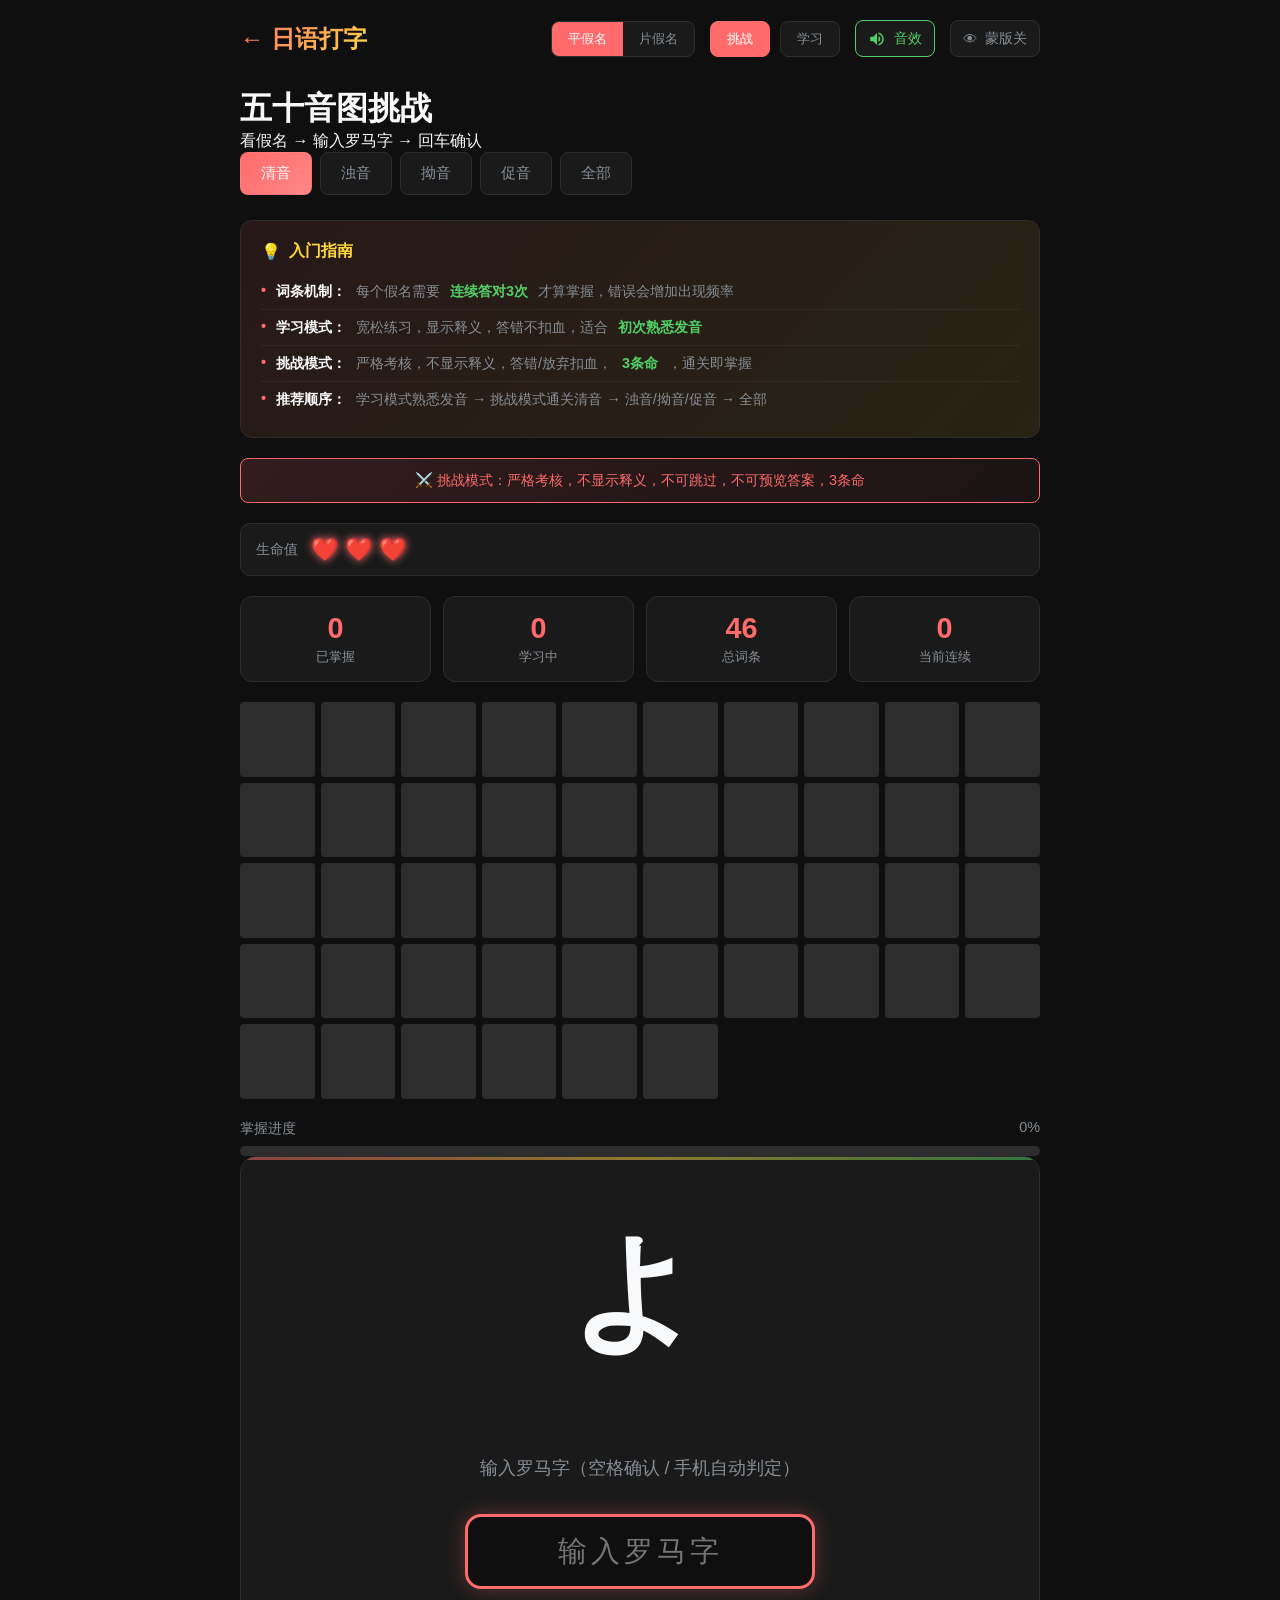
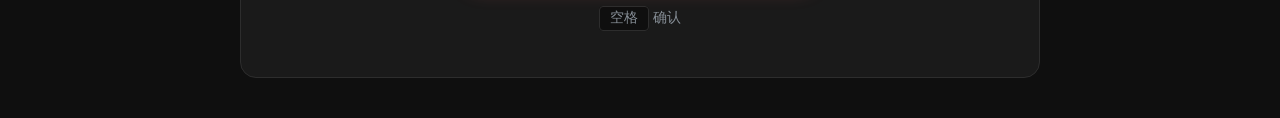
==== commit dc146473: "feat: 词汇练习模块全面升级 - 更换新图标 (icons/words-icon.png) - 键盘交互调整：空格=输入，Enter=提交，Tab=显示答案 - 添加练习数量选择（10/20/全部" ====
--- a/kana.html
+++ b/kana.html
@@ -34,7 +34,7 @@
 
     <header>
       <h1 id="headerTitle">五十音图挑战</h1>
-      <p id="headerDesc">看假名 → 输入罗马字 → 空格确认</p>
+      <p id="headerDesc">看假名 → 输入罗马字 → 回车确认</p>
     </header>
 
     <div class="stage-tabs">
@@ -49,8 +49,8 @@
       <h3>入门指南</h3>
       <ul class="tips-list">
         <li><strong>词条机制：</strong>每个假名需要<span class="tips-highlight">连续答对3次</span>才算掌握，错误会增加出现频率</li>
-        <li><strong>学习模式：</strong>宽松练习，可跳过，显示释义，答错不扣血，适合<span class="tips-highlight">初次熟悉发音</span></li>
-        <li><strong>挑战模式：</strong>严格考核，不显示释义，不可跳过，答错/放弃扣血，<span class="tips-highlight">3条命</span>，通关即掌握</li>
+        <li><strong>学习模式：</strong>宽松练习，显示释义，答错不扣血，适合<span class="tips-highlight">初次熟悉发音</span></li>
+        <li><strong>挑战模式：</strong>严格考核，不显示释义，答错/放弃扣血，<span class="tips-highlight">3条命</span>，通关即掌握</li>
         <li><strong>推荐顺序：</strong>学习模式熟悉发音 → 挑战模式通关清音 → 浊音/拗音/促音 → 全部</li>
       </ul>
     </div>
@@ -96,11 +96,11 @@
     <div class="practice-area" id="practiceArea">
       <div class="kana-display" id="kanaDisplay">あ</div>
       <div class="meaning-display" id="meaningDisplay"></div>
-      <div class="hint-text" id="hintText">输入罗马字后按空格确认</div>
+      <div class="hint-text" id="hintText">输入罗马字后按回车确认</div>
       <div class="input-area">
         <input type="text" class="typing-input" id="typingInput" placeholder="输入罗马字" autocomplete="off" autocapitalize="off" autocorrect="off" spellcheck="false">
       </div>
-      <div class="tip" id="tipText"><kbd>空格</kbd> 确认</div>
+      <div class="tip" id="tipText"><kbd>回车</kbd> 确认 &nbsp;|&nbsp; <kbd>Tab</kbd> 显示答案 &nbsp;|&nbsp; <kbd>空格</kbd> 输入</div>
     </div>
 
     <div class="fail-overlay" id="failOverlay">
@@ -136,7 +136,7 @@
 
   <script src="js/storage.js"></script>
   <script>
-    var AudioCtx=window.AudioContext||window.webkitAudioContext;var audioCtx=null;var soundEnabled=true;function initAudio(){if(!audioCtx){audioCtx=new AudioCtx();}}function playSound(type){if(!soundEnabled)return;initAudio();var osc=audioCtx.createOscillator();var gain=audioCtx.createGain();osc.connect(gain);gain.connect(audioCtx.destination);if(type==='correct'){osc.frequency.setValueAtTime(523,audioCtx.currentTime);osc.frequency.setValueAtTime(659,audioCtx.currentTime+0.1);osc.frequency.setValueAtTime(784,audioCtx.currentTime+0.2);gain.gain.setValueAtTime(0.3,audioCtx.currentTime);gain.gain.linearRampToValueAtTime(0.01,audioCtx.currentTime+0.3);osc.start(audioCtx.currentTime);osc.stop(audioCtx.currentTime+0.3);}else if(type==='wrong'){osc.frequency.setValueAtTime(200,audioCtx.currentTime);osc.frequency.linearRampToValueAtTime(150,audioCtx.currentTime+0.15);gain.gain.setValueAtTime(0.2,audioCtx.currentTime);gain.gain.linearRampToValueAtTime(0.01,audioCtx.currentTime+0.2);osc.start(audioCtx.currentTime);osc.stop(audioCtx.currentTime+0.2);}else if(type==='combo'){[523,659,784,1047].forEach(function(f,i){var o=audioCtx.createOscillator(),g=audioCtx.createGain();o.connect(g);g.connect(audioCtx.destination);o.frequency.value=f;g.gain.setValueAtTime(0.2,audioCtx.currentTime+i*0.08);g.gain.linearRampToValueAtTime(0.01,audioCtx.currentTime+i*0.08+0.15);o.start(audioCtx.currentTime+i*0.08);o.stop(audioCtx.currentTime+i*0.08+0.15);});}else if(type==='complete'){[523,659,784,659,784,1047].forEach(function(f,i){var o=audioCtx.createOscillator(),g=audioCtx.createGain();o.connect(g);g.connect(audioCtx.destination);o.frequency.value=f;o.type='sine';g.gain.setValueAtTime(0.25,audioCtx.currentTime+i*0.12);g.gain.linearRampToValueAtTime(0.01,audioCtx.currentTime+i*0.12+0.25);o.start(audioCtx.currentTime+i*0.12);o.stop(audioCtx.currentTime+i*0.12+0.3);});}else if(type==='skip'){osc.frequency.value=400;osc.type='sine';gain.gain.setValueAtTime(0.15,audioCtx.currentTime);gain.gain.linearRampToValueAtTime(0.01,audioCtx.currentTime+0.1);osc.start(audioCtx.currentTime);osc.stop(audioCtx.currentTime+0.1);}}function toggleSound(){soundEnabled=!soundEnabled;var t=document.getElementById('soundToggle'),i=document.getElementById('soundIcon');if(soundEnabled){t.classList.add('active');i.innerHTML='<path d="M3 9v6h4l5 5V4L7 9H3zm13.5 3c0-1.77-1.02-3.29-2.5-4.03v8.05c1.48-.73 2.5-2.25 2.5-4.02zM14 3.23v2.06c2.89.86 5 3.54 5 6.71s-2.11 5.85-5 6.71v2.06c4.01-.91 7-4.49 7-8.77s-2.99-7.86-7-8.77z"/>';}else{t.classList.remove('active');i.innerHTML='<path d="M16.5 12c0-1.77-1.02-3.29-2.5-4.03v2.21l2.45 2.45c.03-.2.05-.41.05-.63zm2.5 0c0 .94-.2 1.82-.54 2.64l1.51 1.51C20.63 14.91 21 13.5 21 12c0-4.28-2.99-7.86-7-8.77v2.06c2.89.86 5 3.54 5 6.71zM4.27 3L3 4.27 7.73 9H3v6h4l5 5v-6.73l4.25 4.25c-.67.52-1.42.93-2.25 1.18v2.06c1.38-.31 2.63-.95 3.69-1.81L19.73 21 21 19.73l-9-9L4.27 3zM12 4L9.91 6.09 12 8.18V4z"/>';}try{localStorage.setItem('jtp_sound',soundEnabled);}catch(e){}}var blurMaskEnabled=false;function toggleBlurMask(){blurMaskEnabled=!blurMaskEnabled;var t=document.getElementById('blurToggle'),tt=document.getElementById('blurToggleText');if(blurMaskEnabled){t.classList.add('active');tt.textContent='蒙版开';}else{t.classList.remove('active');tt.textContent='蒙版关';meaningDisplay.classList.remove('blur-mask','revealed');}try{localStorage.setItem('jtp_blur',blurMaskEnabled);}catch(e){}}function revealBlurMask(){if(meaningDisplay.classList.contains('blur-mask')&&!meaningDisplay.classList.contains('revealed')){meaningDisplay.classList.add('revealed');return true;}return false;}var seionData={groups:[{name:"あ行",items:[{romaji:"a",kana:"あ",meaning:"啊"},{romaji:"i",kana:"い",meaning:"一"},{romaji:"u",kana:"う",meaning:"乌"},{romaji:"e",kana:"え",meaning:"诶"},{romaji:"o",kana:"お",meaning:"哦"}]},{name:"か行",items:[{romaji:"ka",kana:"か",meaning:"咖"},{romaji:"ki",kana:"き",meaning:"key"},{romaji:"ku",kana:"く",meaning:"库"},{romaji:"ke",kana:"け",meaning:"开"},{romaji:"ko",kana:"こ",meaning:"抠"}]},{name:"さ行",items:[{romaji:"sa",kana:"さ",meaning:"撒"},{romaji:"shi",kana:"し",meaning:"吸"},{romaji:"su",kana:"す",meaning:"思"},{romaji:"se",kana:"せ",meaning:"塞"},{romaji:"so",kana:"そ",meaning:"搜"}]},{name:"た行",items:[{romaji:"ta",kana:"た",meaning:"他"},{romaji:"chi",kana:"ち",meaning:"七"},{romaji:"tsu",kana:"つ",meaning:"次"},{romaji:"te",kana:"て",meaning:"忒"},{romaji:"to",kana:"と",meaning:"托"}]},{name:"な行",items:[{romaji:"na",kana:"な",meaning:"那"},{romaji:"ni",kana:"に",meaning:"泥"},{romaji:"nu",kana:"ぬ",meaning:"努"},{romaji:"ne",kana:"ね",meaning:"内"},{romaji:"no",kana:"の",meaning:"诺"}]},{name:"は行",items:[{romaji:"ha",kana:"は",meaning:"哈"},{romaji:"hi",kana:"ひ",meaning:"黑"},{romaji:"fu",kana:"ふ",meaning:"夫"},{romaji:"he",kana:"へ",meaning:"黑(敬)"},{romaji:"ho",kana:"ほ",meaning:"厚"}]},{name:"ま行",items:[{romaji:"ma",kana:"ま",meaning:"妈"},{romaji:"mi",kana:"み",meaning:"米"},{romaji:"mu",kana:"む",meaning:"木"},{romaji:"me",kana:"め",meaning:"妹"},{romaji:"mo",kana:"も",meaning:"摸"}]},{name:"や行",items:[{romaji:"ya",kana:"や",meaning:"呀"},{romaji:"yu",kana:"ゆ",meaning:"优"},{romaji:"yo",kana:"よ",meaning:"哟"}]},{name:"ら行",items:[{romaji:"ra",kana:"ら",meaning:"拉"},{romaji:"ri",kana:"り",meaning:"丽"},{romaji:"ru",kana:"る",meaning:"鲁"},{romaji:"re",kana:"れ",meaning:"来"},{romaji:"ro",kana:"ろ",meaning:"咯"}]},{name:"わ行",items:[{romaji:"wa",kana:"わ",meaning:"哇"},{romaji:"wo",kana:"を",meaning:"哦(宾)"}]},{name:"拨音",items:[{romaji:"n",kana:"ん",meaning:"嗯"}]}]};var kataData={groups:[{name:"ア行",items:[{romaji:"a",kana:"ア",meaning:"啊"},{romaji:"i",kana:"イ",meaning:"一"},{romaji:"u",kana:"ウ",meaning:"乌"},{romaji:"e",kana:"エ",meaning:"诶"},{romaji:"o",kana:"オ",meaning:"哦"}]},{name:"カ行",items:[{romaji:"ka",kana:"カ",meaning:"咖"},{romaji:"ki",kana:"キ",meaning:"key"},{romaji:"ku",kana:"ク",meaning:"库"},{romaji:"ke",kana:"ケ",meaning:"开"},{romaji:"ko",kana:"コ",meaning:"抠"}]},{name:"サ行",items:[{romaji:"sa",kana:"サ",meaning:"撒"},{romaji:"shi",kana:"シ",meaning:"吸"},{romaji:"su",kana:"ス",meaning:"思"},{romaji:"se",kana:"セ",meaning:"塞"},{romaji:"so",kana:"ソ",meaning:"搜"}]},{name:"タ行",items:[{romaji:"ta",kana:"タ",meaning:"他"},{romaji:"chi",kana:"チ",meaning:"七"},{romaji:"tsu",kana:"ツ",meaning:"次"},{romaji:"te",kana:"テ",meaning:"忒"},{romaji:"to",kana:"ト",meaning:"托"}]},{name:"ナ行",items:[{romaji:"na",kana:"ナ",meaning:"那"},{romaji:"ni",kana:"ニ",meaning:"泥"},{romaji:"nu",kana:"ヌ",meaning:"努"},{romaji:"ne",kana:"ネ",meaning:"内"},{romaji:"no",kana:"ノ",meaning:"诺"}]},{name:"ハ行",items:[{romaji:"ha",kana:"ハ",meaning:"哈"},{romaji:"hi",kana:"ヒ",meaning:"黑"},{romaji:"fu",kana:"フ",meaning:"夫"},{romaji:"he",kana:"ヘ",meaning:"黑(敬)"},{romaji:"ho",kana:"ホ",meaning:"厚"}]},{name:"マ行",items:[{romaji:"ma",kana:"マ",meaning:"妈"},{romaji:"mi",kana:"ミ",meaning:"米"},{romaji:"mu",kana:"ム",meaning:"木"},{romaji:"me",kana:"メ",meaning:"妹"},{romaji:"mo",kana:"モ",meaning:"摸"}]},{name:"ヤ行",items:[{romaji:"ya",kana:"ヤ",meaning:"呀"},{romaji:"yu",kana:"ユ",meaning:"优"},{romaji:"yo",kana:"ヨ",meaning:"哟"}]},{name:"ラ行",items:[{romaji:"ra",kana:"ラ",meaning:"拉"},{romaji:"ri",kana:"リ",meaning:"丽"},{romaji:"ru",kana:"ル",meaning:"鲁"},{romaji:"re",kana:"レ",meaning:"来"},{romaji:"ro",kana:"ロ",meaning:"咯"}]},{name:"ワ行",items:[{romaji:"wa",kana:"ワ",meaning:"哇"},{romaji:"wo",kana:"ヲ",meaning:"哦(宾)"}]},{name:"拨音",items:[{romaji:"n",kana:"ン",meaning:"嗯"}]}]};var dakuonData={groups:[{name:"が行",items:[{romaji:"ga",kana:"が",meaning:"嘎"},{romaji:"gi",kana:"ぎ",meaning:"给"},{romaji:"gu",kana:"ぐ",meaning:"古"},{romaji:"ge",kana:"げ",meaning:"给(开)"},{romaji:"go",kana:"ご",meaning:"狗"}]},{name:"ざ行",items:[{romaji:"za",kana:"ざ",meaning:"杂"},{romaji:"ji",kana:"じ",meaning:"鸡"},{romaji:"zu",kana:"ず",meaning:"兹"},{romaji:"ze",kana:"ぜ",meaning:"贼"},{romaji:"zo",kana:"ぞ",meaning:"走"}]},{name:"だ行",items:[{romaji:"da",kana:"だ",meaning:"大"},{romaji:"di",kana:"ぢ",meaning:"地"},{romaji:"du",kana:"づ",meaning:"杜"},{romaji:"de",kana:"で",meaning:"嘚"},{romaji:"do",kana:"ど",meaning:"豆"}]},{name:"ば行",items:[{romaji:"ba",kana:"ば",meaning:"八"},{romaji:"bi",kana:"び",meaning:"比"},{romaji:"bu",kana:"ぶ",meaning:"不"},{romaji:"be",kana:"べ",meaning:"背"},{romaji:"bo",kana:"ぼ",meaning:"波"}]},{name:"半浊音",items:[{romaji:"pa",kana:"ぱ",meaning:"趴"},{romaji:"pi",kana:"ぴ",meaning:"批"},{romaji:"pu",kana:"ぷ",meaning:"铺"},{romaji:"pe",kana:"ぺ",meaning:"沛"},{romaji:"po",kana:"ぽ",meaning:"破"}]}]};var dakuonKataData={groups:[{name:"ガ行",items:[{romaji:"ga",kana:"ガ",meaning:"嘎"},{romaji:"gi",kana:"ギ",meaning:"给"},{romaji:"gu",kana:"グ",meaning:"古"},{romaji:"ge",kana:"ゲ",meaning:"给(开)"},{romaji:"go",kana:"ゴ",meaning:"狗"}]},{name:"ザ行",items:[{romaji:"za",kana:"ザ",meaning:"杂"},{romaji:"ji",kana:"ジ",meaning:"鸡"},{romaji:"zu",kana:"ズ",meaning:"兹"},{romaji:"ze",kana:"ゼ",meaning:"贼"},{romaji:"zo",kana:"ゾ",meaning:"走"}]},{name:"ダ行",items:[{romaji:"da",kana:"ダ",meaning:"大"},{romaji:"di",kana:"ヂ",meaning:"地"},{romaji:"du",kana:"ヅ",meaning:"杜"},{romaji:"de",kana:"デ",meaning:"嘚"},{romaji:"do",kana:"ド",meaning:"豆"}]},{name:"バ行",items:[{romaji:"ba",kana:"バ",meaning:"八"},{romaji:"bi",kana:"ビ",meaning:"比"},{romaji:"bu",kana:"ブ",meaning:"不"},{romaji:"be",kana:"ベ",meaning:"背"},{romaji:"bo",kana:"ボ",meaning:"波"}]},{name:"半浊音",items:[{romaji:"pa",kana:"パ",meaning:"趴"},{romaji:"pi",kana:"ピ",meaning:"批"},{romaji:"pu",kana:"プ",meaning:"铺"},{romaji:"pe",kana:"ペ",meaning:"沛"},{romaji:"po",kana:"ポ",meaning:"破"}]}]};var youonData={groups:[{name:"か行",items:[{romaji:"kya",kana:"きゃ",meaning:"卡呀"},{romaji:"kyu",kana:"きゅ",meaning:"Q"},{romaji:"kyo",kana:"きょ",meaning:"扣呀"}]},{name:"さ行",items:[{romaji:"sha",kana:"しゃ",meaning:"虾"},{romaji:"shu",kana:"しゅ",meaning:"书"},{romaji:"sho",kana:"しょ",meaning:"少"}]},{name:"た行",items:[{romaji:"cha",kana:"ちゃ",meaning:"掐"},{romaji:"chu",kana:"ちゅ",meaning:"秋"},{romaji:"cho",kana:"ちょ",meaning:"敲"}]},{name:"な行",items:[{romaji:"nya",kana:"にゃ",meaning:"娘"},{romaji:"nyu",kana:"にゅ",meaning:"扭"},{romaji:"nyo",kana:"にょ",meaning:"鸟"}]},{name:"は行",items:[{romaji:"hya",kana:"ひゃ",meaning:"喝呀"},{romaji:"hyu",kana:"ひゅ",meaning:"休"},{romaji:"hyo",kana:"ひょ",meaning:"hyoo"}]},{name:"ま行",items:[{romaji:"mya",kana:"みゃ",meaning:"咪呀"},{romaji:"myu",kana:"みゅ",meaning:"谬"},{romaji:"myo",kana:"みょ",meaning:"秒"}]},{name:"ら行",items:[{romaji:"rya",kana:"りゃ",meaning:"利亚"},{romaji:"ryu",kana:"りゅ",meaning:"留"},{romaji:"ryo",kana:"りょ",meaning:"辽"}]},{name:"ぎゃ",items:[{romaji:"gya",kana:"ぎゃ",meaning:"嘎呀"},{romaji:"gyu",kana:"ぎゅ",meaning:"久"},{romaji:"gyo",kana:"ぎょ",meaning:"救"}]},{name:"じゃ",items:[{romaji:"ja",kana:"じゃ",meaning:"加"},{romaji:"ju",kana:"じゅ",meaning:"旧"},{romaji:"jo",kana:"じょ",meaning:"女"}]},{name:"びゃ",items:[{romaji:"bya",kana:"びゃ",meaning:"逼呀"},{romaji:"byu",kana:"びゅ",meaning:"逼尤"},{romaji:"byo",kana:"びょ",meaning:"表"}]},{name:"ぴゃ",items:[{romaji:"pya",kana:"ぴゃ",meaning:"批呀"},{romaji:"pyu",kana:"ぴゅ",meaning:"皮尤"},{romaji:"pyo",kana:"ぴょ",meaning:"飘"}]}]};var youonKataData={groups:[{name:"キャ",items:[{romaji:"kya",kana:"キャ",meaning:"卡呀"},{romaji:"kyu",kana:"キュ",meaning:"Q"},{romaji:"kyo",kana:"キョ",meaning:"扣呀"}]},{name:"シャ",items:[{romaji:"sha",kana:"シャ",meaning:"虾"},{romaji:"shu",kana:"シュ",meaning:"书"},{romaji:"sho",kana:"ショ",meaning:"少"}]},{name:"チャ",items:[{romaji:"cha",kana:"チャ",meaning:"掐"},{romaji:"chu",kana:"チュ",meaning:"秋"},{romaji:"cho",kana:"チョ",meaning:"敲"}]},{name:"ニャ",items:[{romaji:"nya",kana:"ニャ",meaning:"娘"},{romaji:"nyu",kana:"ニュ",meaning:"扭"},{romaji:"nyo",kana:"ニョ",meaning:"鸟"}]},{name:"ヒャ",items:[{romaji:"hya",kana:"ヒャ",meaning:"喝呀"},{romaji:"hyu",kana:"ヒュ",meaning:"休"},{romaji:"hyo",kana:"ヒョ",meaning:"hyoo"}]},{name:"ミャ",items:[{romaji:"mya",kana:"ミャ",meaning:"咪呀"},{romaji:"myu",kana:"ミュ",meaning:"谬"},{romaji:"myo",kana:"ミョ",meaning:"秒"}]},{name:"リャ",items:[{romaji:"rya",kana:"リャ",meaning:"利亚"},{romaji:"ryu",kana:"リュ",meaning:"留"},{romaji:"ryo",kana:"リョ",meaning:"辽"}]},{name:"ギャ",items:[{romaji:"gya",kana:"ギャ",meaning:"嘎呀"},{romaji:"gyu",kana:"ギュ",meaning:"久"},{romaji:"gyo",kana:"ギョ",meaning:"救"}]},{name:"ジャ",items:[{romaji:"ja",kana:"ジャ",meaning:"加"},{romaji:"ju",kana:"ジュ",meaning:"旧"},{romaji:"jo",kana:"ジョ",meaning:"女"}]},{name:"ビャ",items:[{romaji:"bya",kana:"ビャ",meaning:"逼呀"},{romaji:"byu",kana:"ビュ",meaning:"逼尤"},{romaji:"byo",kana:"ビョ",meaning:"表"}]},{name:"ピャ",items:[{romaji:"pya",kana:"ピャ",meaning:"批呀"},{romaji:"pyu",kana:"ピュ",meaning:"皮尤"},{romaji:"pyo",kana:"ピョ",meaning:"飘"}]}]};var sokuonData={items:[{romaji:"kka",kana:"っか",meaning:"咖"},{romaji:"kki",kana:"っき",meaning:"key"},{romaji:"kku",kana:"っく",meaning:"哭"},{romaji:"tte",kana:"って",meaning:"忒"},{romaji:"tto",kana:"っと",meaning:"托"},{romaji:"ssu",kana:"っす",meaning:"司"},{romaji:"ppa",kana:"っぱ",meaning:"趴"}]};var sokuonKataData={items:[{romaji:"kka",kana:"ッカ",meaning:"咖"},{romaji:"kki",kana:"ッキ",meaning:"key"},{romaji:"kku",kana:"ック",meaning:"哭"},{romaji:"tte",kana:"ッテ",meaning:"忒"},{romaji:"tto",kana:"ット",meaning:"托"},{romaji:"ssu",kana:"ッス",meaning:"司"},{romaji:"ppa",kana:"ッパ",meaning:"趴"}]};var currentKanaType='hira',currentMode='challenge',currentStage='seion';var itemStates={},itemsList=[],currentItem=null;var totalAttempts=0,maxStreak=0,currentStreak=0,startTime=null,isComplete=false,answerShown=false;var health=3,MAX_HEALTH=3;var kanaDisplay=document.getElementById('kanaDisplay');var meaningDisplay=document.getElementById('meaningDisplay');var hintText=document.getElementById('hintText');var typingInput=document.getElementById('typingInput');var progressGrid=document.getElementById('progressGrid');var comboOverlay=document.getElementById('comboOverlay');var correctPopup=document.getElementById('correctPopup');function getStorageKey(stage){return'jtp_kana_'+stage;}function loadItemStates(stage){try{var r=localStorage.getItem(getStorageKey(stage));return r?JSON.parse(r):{};}catch(e){return{};}}function saveItemStates(stage){try{localStorage.setItem(getStorageKey(stage),JSON.stringify(itemStates));}catch(e){}}function getCurrentData(){var isKata=currentKanaType==='kata';return{seion:isKata?kataData:seionData,dakuon:isKata?dakuonKataData:dakuonData,youon:isKata?youonKataData:youonData,sokuon:isKata?sokuonKataData:sokuonData};}function initItemStates(stage){var data=getCurrentData(),items=[];if(stage==='all'){data.seion.groups.forEach(function(g){items.push.apply(items,g.items);});data.dakuon.groups.forEach(function(g){items.push.apply(items,g.items);});data.youon.groups.forEach(function(g){items.push.apply(items,g.items);});items.push.apply(items,data.sokuon.items);}else if(stage==='seion')data.seion.groups.forEach(function(g){items.push.apply(items,g.items);});else if(stage==='dakuon')data.dakuon.groups.forEach(function(g){items.push.apply(items,g.items);});else if(stage==='youon')data.youon.groups.forEach(function(g){items.push.apply(items,g.items);});else if(stage==='sokuon')items=data.sokuon.items;var seen={},unique=[];items.forEach(function(it){if(!seen[it.romaji]){seen[it.romaji]=true;unique.push(it);}});itemsList=unique;var saved=loadItemStates(stage);itemStates={};itemsList.forEach(function(it){itemStates[it.romaji]=saved[it.romaji]||{correct:0,wrong:0};});renderProgressGrid();updateStats();}function renderProgressGrid(){progressGrid.innerHTML='';itemsList.forEach(function(it){var dot=document.createElement('div');dot.className='progress-dot';var s=itemStates[it.romaji];if(s.correct>=3)dot.classList.add('mastered');else if(s.wrong>0)dot.classList.add('wrong');else if(s.correct>0)dot.classList.add('learning');progressGrid.appendChild(dot);});}function updateStats(){var m=0,l=0;itemsList.forEach(function(it){var s=itemStates[it.romaji];if(s.correct>=3)m++;else if(s.correct>0||s.wrong>0)l++;});document.getElementById('masteredCount').textContent=m;document.getElementById('learningCount').textContent=l;document.getElementById('totalItems').textContent=itemsList.length;document.getElementById('streakCount').textContent=currentStreak;var pct=itemsList.length>0?Math.round((m/itemsList.length)*100):0;document.getElementById('progressPercent').textContent=pct+'%';document.getElementById('progressFill').style.width=pct+'%';}function getNextItem(){var un=itemsList.filter(function(it){return itemStates[it.romaji].correct<3;});if(!un.length)return null;var wts=un.map(function(it){var s=itemStates[it.romaji];var wt=1+s.wrong*2;wt=Math.max(1,wt-s.correct*0.5);return{item:it,weight:wt};});var tot=wts.reduce(function(s,w){return s+w.weight;},0);var r=Math.random()*tot;for(var i=0;i<wts.length;i++){r-=wts[i].weight;if(r<=0)return wts[i].item;}return wts[0].item;}function updateDisplay(){currentItem=getNextItem();answerShown=false;if(!currentItem){showComplete();return;}kanaDisplay.classList.remove('pop');void kanaDisplay.offsetWidth;kanaDisplay.classList.add('pop');kanaDisplay.textContent=currentItem.kana;if(currentMode==='learn'){meaningDisplay.textContent=currentItem.meaning;if(blurMaskEnabled){meaningDisplay.classList.remove('revealed');meaningDisplay.classList.add('show','blur-mask');}else{meaningDisplay.classList.remove('blur-mask','revealed');meaningDisplay.classList.add('show');}}else{meaningDisplay.textContent='';meaningDisplay.classList.remove('show','blur-mask','revealed');}hintText.textContent='输入罗马字（空格确认 / 手机自动判定）';hintText.classList.remove('correct','wrong');typingInput.value='';typingInput.focus();}function showAnswer(){if(!currentItem||answerShown)return;answerShown=true;meaningDisplay.textContent=currentItem.meaning;meaningDisplay.classList.add('show');hintText.textContent='答案: '+currentItem.romaji;hintText.classList.add('wrong');}function showCombo(c){comboOverlay.textContent=c+' COMBO!';comboOverlay.classList.remove('show');void comboOverlay.offsetWidth;comboOverlay.classList.add('show');playSound('combo');}function showCorrectPopup(){correctPopup.classList.remove('show');void correctPopup.offsetWidth;correctPopup.classList.add('show');}function checkAnswer(i,t){return i.toLowerCase().trim()===t.toLowerCase().trim();}function setKanaType(t){currentKanaType=t;document.getElementById('btnHira').classList.toggle('active',t==='hira');document.getElementById('btnKata').classList.toggle('active',t==='kata');initItemStates(currentStage);updateDisplay();}function setMode(m){currentMode=m;document.getElementById('modeChallenge').classList.toggle('active',m==='challenge');document.getElementById('modeLearn').classList.toggle('active',m==='learn');document.getElementById('learnModeHint').style.display=m==='learn'?'block':'none';document.getElementById('challengeHint').style.display=m==='challenge'?'flex':'none';document.getElementById('healthBar').style.display=m==='challenge'?'flex':'none';document.getElementById('tipText').innerHTML=m==='learn'?'<kbd>空格</kbd> 确认 &nbsp;|&nbsp; <kbd>Tab</kbd> 显示答案 &nbsp;|&nbsp; <kbd>Enter</kbd> 跳过':'<kbd>空格</kbd> 确认';health=MAX_HEALTH;updateHealthDisplay();totalAttempts=0;maxStreak=0;currentStreak=0;startTime=Date.now();}function updateHealthDisplay(){var hearts=document.querySelectorAll('.heart');hearts.forEach(function(h,i){if(i<health){h.classList.add('full');h.classList.remove('empty');h.textContent='❤️';}else{h.classList.remove('full');h.classList.add('empty');h.textContent='🖤';}});}function loseHealth(){if(health>0){var hearts=document.querySelectorAll('.heart');var lh=hearts[health-1];lh.classList.add('losing');setTimeout(function(){lh.classList.remove('losing');},500);health--;updateHealthDisplay();}if(health<=0)showFailOverlay();}function showFailOverlay(){isComplete=true;document.getElementById('failAttempts').textContent=totalAttempts;document.getElementById('failStreak').textContent=maxStreak;document.getElementById('failOverlay').classList.add('show');playSound('wrong');}function switchToLearnMode(){document.getElementById('failOverlay').classList.remove('show');setMode('learn');restartPractice();}function restartChallenge(){document.getElementById('failOverlay').classList.remove('show');setMode('challenge');restartPractice();}function switchStage(s){currentStage=s;document.querySelectorAll('.stage-tab').forEach(function(t){t.classList.toggle('active',t.dataset.stage===s);});totalAttempts=0;maxStreak=0;currentStreak=0;isComplete=false;startTime=Date.now();initItemStates(s);document.getElementById('practiceArea').style.display='block';document.getElementById('completeScreen').classList.remove('show');updateDisplay();}typingInput.addEventListener('keydown',function(e){if(isComplete)return;if(e.key===' '){e.preventDefault();submitAnswer();}if(e.key==='Tab'){e.preventDefault();if(currentMode==='learn'){if(!revealBlurMask())showAnswer();}else{loseHealth();if(health>0)updateDisplay();}}if(e.key==='Enter'){e.preventDefault();if(currentMode==='learn'){playSound('skip');updateDisplay();}}});var isTouchDevice=window.matchMedia('(pointer: coarse)').matches;typingInput.addEventListener('input',function(){if(isComplete||!currentItem||!isTouchDevice)return;var v=typingInput.value.trim();if(v.length>=currentItem.romaji.length)setTimeout(function(){submitAnswer();},100);});typingInput.addEventListener('click',function(){this.focus();});meaningDisplay.addEventListener('click',function(){if(currentMode==='learn')revealBlurMask();});document.getElementById('practiceArea').addEventListener('click',function(){if(!isComplete)typingInput.focus();});function submitAnswer(){var input=typingInput.value.trim();if(!input||!currentItem)return;totalAttempts++;var state=itemStates[currentItem.romaji];var correct=checkAnswer(input,currentItem.romaji);if(correct){state.correct++;currentStreak++;if(currentStreak>maxStreak)maxStreak=currentStreak;typingInput.classList.add('correct');hintText.textContent='✓ 正确！';hintText.classList.add('correct');meaningDisplay.textContent=currentItem.meaning;meaningDisplay.classList.add('show');playSound('correct');showCorrectPopup();if(currentStreak>=3)showCombo(currentStreak);saveItemStates(currentStage);setTimeout(function(){typingInput.classList.remove('correct');updateDisplay();renderProgressGrid();updateStats();},500);}else{state.wrong++;currentStreak=0;typingInput.classList.add('wrong');playSound('wrong');saveItemStates(currentStage);if(currentMode==='learn'){meaningDisplay.textContent=currentItem.meaning;meaningDisplay.classList.add('show');hintText.textContent='✗ 正确答案是: '+currentItem.romaji;hintText.classList.add('wrong');setTimeout(function(){typingInput.classList.remove('wrong');typingInput.value='';typingInput.focus();},600);}else{hintText.textContent='✗ 正确答案是: '+currentItem.romaji;hintText.classList.add('wrong');meaningDisplay.textContent=currentItem.meaning;meaningDisplay.classList.add('show');loseHealth();setTimeout(function(){if(health>0){typingInput.classList.remove('wrong');updateDisplay();}},1000);}}}function showComplete(){isComplete=true;document.getElementById('practiceArea').style.display='none';document.getElementById('completeScreen').classList.add('show');var t=Math.round((Date.now()-startTime)/1000);document.getElementById('finalStreak').textContent=maxStreak;document.getElementById('finalAttempts').textContent=totalAttempts;document.getElementById('finalTime').textContent=t+'s';playSound('complete');}function restartPractice(){switchStage(currentStage);}function init(){try{soundEnabled=localStorage.getItem('jtp_sound')!=='false';if(!soundEnabled){document.getElementById('soundToggle').classList.remove('active');document.getElementById('soundIcon').innerHTML='<path d="M16.5 12c0-1.77-1.02-3.29-2.5-4.03v2.21l2.45 2.45c.03-.2.05-.41.05-.63zm2.5 0c0 .94-.2 1.82-.54 2.64l1.51 1.51C20.63 14.91 21 13.5 21 12c0-4.28-2.99-7.86-7-8.77v2.06c2.89.86 5 3.54 5 6.71zM4.27 3L3 4.27 7.73 9H3v6h4l5 5v-6.73l4.25 4.25c-.67.52-1.42.93-2.25 1.18v2.06c1.38-.31 2.63-.95 3.69-1.81L19.73 21 21 19.73l-9-9L4.27 3zM12 4L9.91 6.09 12 8.18V4z"/>';}}catch(e){}try{blurMaskEnabled=localStorage.getItem('jtp_blur')==='true';if(blurMaskEnabled){document.getElementById('blurToggle').classList.add('active');document.getElementById('blurToggleText').textContent='蒙版开';}}catch(e){}initItemStates('seion');setMode('challenge');updateDisplay();startTime=Date.now();}init();
+    var AudioCtx=window.AudioContext||window.webkitAudioContext;var audioCtx=null;var soundEnabled=true;function initAudio(){if(!audioCtx){audioCtx=new AudioCtx();}}function playSound(type){if(!soundEnabled)return;initAudio();var osc=audioCtx.createOscillator();var gain=audioCtx.createGain();osc.connect(gain);gain.connect(audioCtx.destination);if(type==='correct'){osc.frequency.setValueAtTime(523,audioCtx.currentTime);osc.frequency.setValueAtTime(659,audioCtx.currentTime+0.1);osc.frequency.setValueAtTime(784,audioCtx.currentTime+0.2);gain.gain.setValueAtTime(0.3,audioCtx.currentTime);gain.gain.linearRampToValueAtTime(0.01,audioCtx.currentTime+0.3);osc.start(audioCtx.currentTime);osc.stop(audioCtx.currentTime+0.3);}else if(type==='wrong'){osc.frequency.setValueAtTime(200,audioCtx.currentTime);osc.frequency.linearRampToValueAtTime(150,audioCtx.currentTime+0.15);gain.gain.setValueAtTime(0.2,audioCtx.currentTime);gain.gain.linearRampToValueAtTime(0.01,audioCtx.currentTime+0.2);osc.start(audioCtx.currentTime);osc.stop(audioCtx.currentTime+0.2);}else if(type==='combo'){[523,659,784,1047].forEach(function(f,i){var o=audioCtx.createOscillator(),g=audioCtx.createGain();o.connect(g);g.connect(audioCtx.destination);o.frequency.value=f;g.gain.setValueAtTime(0.2,audioCtx.currentTime+i*0.08);g.gain.linearRampToValueAtTime(0.01,audioCtx.currentTime+i*0.08+0.15);o.start(audioCtx.currentTime+i*0.08);o.stop(audioCtx.currentTime+i*0.08+0.15);});}else if(type==='complete'){[523,659,784,659,784,1047].forEach(function(f,i){var o=audioCtx.createOscillator(),g=audioCtx.createGain();o.connect(g);g.connect(audioCtx.destination);o.frequency.value=f;o.type='sine';g.gain.setValueAtTime(0.25,audioCtx.currentTime+i*0.12);g.gain.linearRampToValueAtTime(0.01,audioCtx.currentTime+i*0.12+0.25);o.start(audioCtx.currentTime+i*0.12);o.stop(audioCtx.currentTime+i*0.12+0.3);});}else if(type==='skip'){osc.frequency.value=400;osc.type='sine';gain.gain.setValueAtTime(0.15,audioCtx.currentTime);gain.gain.linearRampToValueAtTime(0.01,audioCtx.currentTime+0.1);osc.start(audioCtx.currentTime);osc.stop(audioCtx.currentTime+0.1);}}function toggleSound(){soundEnabled=!soundEnabled;var t=document.getElementById('soundToggle'),i=document.getElementById('soundIcon');if(soundEnabled){t.classList.add('active');i.innerHTML='<path d="M3 9v6h4l5 5V4L7 9H3zm13.5 3c0-1.77-1.02-3.29-2.5-4.03v8.05c1.48-.73 2.5-2.25 2.5-4.02zM14 3.23v2.06c2.89.86 5 3.54 5 6.71s-2.11 5.85-5 6.71v2.06c4.01-.91 7-4.49 7-8.77s-2.99-7.86-7-8.77z"/>';}else{t.classList.remove('active');i.innerHTML='<path d="M16.5 12c0-1.77-1.02-3.29-2.5-4.03v2.21l2.45 2.45c.03-.2.05-.41.05-.63zm2.5 0c0 .94-.2 1.82-.54 2.64l1.51 1.51C20.63 14.91 21 13.5 21 12c0-4.28-2.99-7.86-7-8.77v2.06c2.89.86 5 3.54 5 6.71zM4.27 3L3 4.27 7.73 9H3v6h4l5 5v-6.73l4.25 4.25c-.67.52-1.42.93-2.25 1.18v2.06c1.38-.31 2.63-.95 3.69-1.81L19.73 21 21 19.73l-9-9L4.27 3zM12 4L9.91 6.09 12 8.18V4z"/>';}try{localStorage.setItem('jtp_sound',soundEnabled);}catch(e){}}var blurMaskEnabled=false;function toggleBlurMask(){blurMaskEnabled=!blurMaskEnabled;var t=document.getElementById('blurToggle'),tt=document.getElementById('blurToggleText');if(blurMaskEnabled){t.classList.add('active');tt.textContent='蒙版开';}else{t.classList.remove('active');tt.textContent='蒙版关';meaningDisplay.classList.remove('blur-mask','revealed');}try{localStorage.setItem('jtp_blur',blurMaskEnabled);}catch(e){}}function revealBlurMask(){if(meaningDisplay.classList.contains('blur-mask')&&!meaningDisplay.classList.contains('revealed')){meaningDisplay.classList.add('revealed');return true;}return false;}var seionData={groups:[{name:"あ行",items:[{romaji:"a",kana:"あ",meaning:"啊"},{romaji:"i",kana:"い",meaning:"一"},{romaji:"u",kana:"う",meaning:"乌"},{romaji:"e",kana:"え",meaning:"诶"},{romaji:"o",kana:"お",meaning:"哦"}]},{name:"か行",items:[{romaji:"ka",kana:"か",meaning:"咖"},{romaji:"ki",kana:"き",meaning:"key"},{romaji:"ku",kana:"く",meaning:"库"},{romaji:"ke",kana:"け",meaning:"开"},{romaji:"ko",kana:"こ",meaning:"抠"}]},{name:"さ行",items:[{romaji:"sa",kana:"さ",meaning:"撒"},{romaji:"shi",kana:"し",meaning:"吸"},{romaji:"su",kana:"す",meaning:"思"},{romaji:"se",kana:"せ",meaning:"塞"},{romaji:"so",kana:"そ",meaning:"搜"}]},{name:"た行",items:[{romaji:"ta",kana:"た",meaning:"他"},{romaji:"chi",kana:"ち",meaning:"七"},{romaji:"tsu",kana:"つ",meaning:"次"},{romaji:"te",kana:"て",meaning:"忒"},{romaji:"to",kana:"と",meaning:"托"}]},{name:"な行",items:[{romaji:"na",kana:"な",meaning:"那"},{romaji:"ni",kana:"に",meaning:"泥"},{romaji:"nu",kana:"ぬ",meaning:"努"},{romaji:"ne",kana:"ね",meaning:"内"},{romaji:"no",kana:"の",meaning:"诺"}]},{name:"は行",items:[{romaji:"ha",kana:"は",meaning:"哈"},{romaji:"hi",kana:"ひ",meaning:"黑"},{romaji:"fu",kana:"ふ",meaning:"夫"},{romaji:"he",kana:"へ",meaning:"黑(敬)"},{romaji:"ho",kana:"ほ",meaning:"厚"}]},{name:"ま行",items:[{romaji:"ma",kana:"ま",meaning:"妈"},{romaji:"mi",kana:"み",meaning:"米"},{romaji:"mu",kana:"む",meaning:"木"},{romaji:"me",kana:"め",meaning:"妹"},{romaji:"mo",kana:"も",meaning:"摸"}]},{name:"や行",items:[{romaji:"ya",kana:"や",meaning:"呀"},{romaji:"yu",kana:"ゆ",meaning:"优"},{romaji:"yo",kana:"よ",meaning:"哟"}]},{name:"ら行",items:[{romaji:"ra",kana:"ら",meaning:"拉"},{romaji:"ri",kana:"り",meaning:"丽"},{romaji:"ru",kana:"る",meaning:"鲁"},{romaji:"re",kana:"れ",meaning:"来"},{romaji:"ro",kana:"ろ",meaning:"咯"}]},{name:"わ行",items:[{romaji:"wa",kana:"わ",meaning:"哇"},{romaji:"wo",kana:"を",meaning:"哦(宾)"}]},{name:"拨音",items:[{romaji:"n",kana:"ん",meaning:"嗯"}]}]};var kataData={groups:[{name:"ア行",items:[{romaji:"a",kana:"ア",meaning:"啊"},{romaji:"i",kana:"イ",meaning:"一"},{romaji:"u",kana:"ウ",meaning:"乌"},{romaji:"e",kana:"エ",meaning:"诶"},{romaji:"o",kana:"オ",meaning:"哦"}]},{name:"カ行",items:[{romaji:"ka",kana:"カ",meaning:"咖"},{romaji:"ki",kana:"キ",meaning:"key"},{romaji:"ku",kana:"ク",meaning:"库"},{romaji:"ke",kana:"ケ",meaning:"开"},{romaji:"ko",kana:"コ",meaning:"抠"}]},{name:"サ行",items:[{romaji:"sa",kana:"サ",meaning:"撒"},{romaji:"shi",kana:"シ",meaning:"吸"},{romaji:"su",kana:"ス",meaning:"思"},{romaji:"se",kana:"セ",meaning:"塞"},{romaji:"so",kana:"ソ",meaning:"搜"}]},{name:"タ行",items:[{romaji:"ta",kana:"タ",meaning:"他"},{romaji:"chi",kana:"チ",meaning:"七"},{romaji:"tsu",kana:"ツ",meaning:"次"},{romaji:"te",kana:"テ",meaning:"忒"},{romaji:"to",kana:"ト",meaning:"托"}]},{name:"ナ行",items:[{romaji:"na",kana:"ナ",meaning:"那"},{romaji:"ni",kana:"ニ",meaning:"泥"},{romaji:"nu",kana:"ヌ",meaning:"努"},{romaji:"ne",kana:"ネ",meaning:"内"},{romaji:"no",kana:"ノ",meaning:"诺"}]},{name:"ハ行",items:[{romaji:"ha",kana:"ハ",meaning:"哈"},{romaji:"hi",kana:"ヒ",meaning:"黑"},{romaji:"fu",kana:"フ",meaning:"夫"},{romaji:"he",kana:"ヘ",meaning:"黑(敬)"},{romaji:"ho",kana:"ホ",meaning:"厚"}]},{name:"マ行",items:[{romaji:"ma",kana:"マ",meaning:"妈"},{romaji:"mi",kana:"ミ",meaning:"米"},{romaji:"mu",kana:"ム",meaning:"木"},{romaji:"me",kana:"メ",meaning:"妹"},{romaji:"mo",kana:"モ",meaning:"摸"}]},{name:"ヤ行",items:[{romaji:"ya",kana:"ヤ",meaning:"呀"},{romaji:"yu",kana:"ユ",meaning:"优"},{romaji:"yo",kana:"ヨ",meaning:"哟"}]},{name:"ラ行",items:[{romaji:"ra",kana:"ラ",meaning:"拉"},{romaji:"ri",kana:"リ",meaning:"丽"},{romaji:"ru",kana:"ル",meaning:"鲁"},{romaji:"re",kana:"レ",meaning:"来"},{romaji:"ro",kana:"ロ",meaning:"咯"}]},{name:"ワ行",items:[{romaji:"wa",kana:"ワ",meaning:"哇"},{romaji:"wo",kana:"ヲ",meaning:"哦(宾)"}]},{name:"拨音",items:[{romaji:"n",kana:"ン",meaning:"嗯"}]}]};var dakuonData={groups:[{name:"が行",items:[{romaji:"ga",kana:"が",meaning:"嘎"},{romaji:"gi",kana:"ぎ",meaning:"给"},{romaji:"gu",kana:"ぐ",meaning:"古"},{romaji:"ge",kana:"げ",meaning:"给(开)"},{romaji:"go",kana:"ご",meaning:"狗"}]},{name:"ざ行",items:[{romaji:"za",kana:"ざ",meaning:"杂"},{romaji:"ji",kana:"じ",meaning:"鸡"},{romaji:"zu",kana:"ず",meaning:"兹"},{romaji:"ze",kana:"ぜ",meaning:"贼"},{romaji:"zo",kana:"ぞ",meaning:"走"}]},{name:"だ行",items:[{romaji:"da",kana:"だ",meaning:"大"},{romaji:"di",kana:"ぢ",meaning:"地"},{romaji:"du",kana:"づ",meaning:"杜"},{romaji:"de",kana:"で",meaning:"嘚"},{romaji:"do",kana:"ど",meaning:"豆"}]},{name:"ば行",items:[{romaji:"ba",kana:"ば",meaning:"八"},{romaji:"bi",kana:"び",meaning:"比"},{romaji:"bu",kana:"ぶ",meaning:"不"},{romaji:"be",kana:"べ",meaning:"背"},{romaji:"bo",kana:"ぼ",meaning:"波"}]},{name:"半浊音",items:[{romaji:"pa",kana:"ぱ",meaning:"趴"},{romaji:"pi",kana:"ぴ",meaning:"批"},{romaji:"pu",kana:"ぷ",meaning:"铺"},{romaji:"pe",kana:"ぺ",meaning:"沛"},{romaji:"po",kana:"ぽ",meaning:"破"}]}]};var dakuonKataData={groups:[{name:"ガ行",items:[{romaji:"ga",kana:"ガ",meaning:"嘎"},{romaji:"gi",kana:"ギ",meaning:"给"},{romaji:"gu",kana:"グ",meaning:"古"},{romaji:"ge",kana:"ゲ",meaning:"给(开)"},{romaji:"go",kana:"ゴ",meaning:"狗"}]},{name:"ザ行",items:[{romaji:"za",kana:"ザ",meaning:"杂"},{romaji:"ji",kana:"ジ",meaning:"鸡"},{romaji:"zu",kana:"ズ",meaning:"兹"},{romaji:"ze",kana:"ゼ",meaning:"贼"},{romaji:"zo",kana:"ゾ",meaning:"走"}]},{name:"ダ行",items:[{romaji:"da",kana:"ダ",meaning:"大"},{romaji:"di",kana:"ヂ",meaning:"地"},{romaji:"du",kana:"ヅ",meaning:"杜"},{romaji:"de",kana:"デ",meaning:"嘚"},{romaji:"do",kana:"ド",meaning:"豆"}]},{name:"バ行",items:[{romaji:"ba",kana:"バ",meaning:"八"},{romaji:"bi",kana:"ビ",meaning:"比"},{romaji:"bu",kana:"ブ",meaning:"不"},{romaji:"be",kana:"ベ",meaning:"背"},{romaji:"bo",kana:"ボ",meaning:"波"}]},{name:"半浊音",items:[{romaji:"pa",kana:"パ",meaning:"趴"},{romaji:"pi",kana:"ピ",meaning:"批"},{romaji:"pu",kana:"プ",meaning:"铺"},{romaji:"pe",kana:"ペ",meaning:"沛"},{romaji:"po",kana:"ポ",meaning:"破"}]}]};var youonData={groups:[{name:"か行",items:[{romaji:"kya",kana:"きゃ",meaning:"卡呀"},{romaji:"kyu",kana:"きゅ",meaning:"Q"},{romaji:"kyo",kana:"きょ",meaning:"扣呀"}]},{name:"さ行",items:[{romaji:"sha",kana:"しゃ",meaning:"虾"},{romaji:"shu",kana:"しゅ",meaning:"书"},{romaji:"sho",kana:"しょ",meaning:"少"}]},{name:"た行",items:[{romaji:"cha",kana:"ちゃ",meaning:"掐"},{romaji:"chu",kana:"ちゅ",meaning:"秋"},{romaji:"cho",kana:"ちょ",meaning:"敲"}]},{name:"な行",items:[{romaji:"nya",kana:"にゃ",meaning:"娘"},{romaji:"nyu",kana:"にゅ",meaning:"扭"},{romaji:"nyo",kana:"にょ",meaning:"鸟"}]},{name:"は行",items:[{romaji:"hya",kana:"ひゃ",meaning:"喝呀"},{romaji:"hyu",kana:"ひゅ",meaning:"休"},{romaji:"hyo",kana:"ひょ",meaning:"hyoo"}]},{name:"ま行",items:[{romaji:"mya",kana:"みゃ",meaning:"咪呀"},{romaji:"myu",kana:"みゅ",meaning:"谬"},{romaji:"myo",kana:"みょ",meaning:"秒"}]},{name:"ら行",items:[{romaji:"rya",kana:"りゃ",meaning:"利亚"},{romaji:"ryu",kana:"りゅ",meaning:"留"},{romaji:"ryo",kana:"りょ",meaning:"辽"}]},{name:"ぎゃ",items:[{romaji:"gya",kana:"ぎゃ",meaning:"嘎呀"},{romaji:"gyu",kana:"ぎゅ",meaning:"久"},{romaji:"gyo",kana:"ぎょ",meaning:"救"}]},{name:"じゃ",items:[{romaji:"ja",kana:"じゃ",meaning:"加"},{romaji:"ju",kana:"じゅ",meaning:"旧"},{romaji:"jo",kana:"じょ",meaning:"女"}]},{name:"びゃ",items:[{romaji:"bya",kana:"びゃ",meaning:"逼呀"},{romaji:"byu",kana:"びゅ",meaning:"逼尤"},{romaji:"byo",kana:"びょ",meaning:"表"}]},{name:"ぴゃ",items:[{romaji:"pya",kana:"ぴゃ",meaning:"批呀"},{romaji:"pyu",kana:"ぴゅ",meaning:"皮尤"},{romaji:"pyo",kana:"ぴょ",meaning:"飘"}]}]};var youonKataData={groups:[{name:"キャ",items:[{romaji:"kya",kana:"キャ",meaning:"卡呀"},{romaji:"kyu",kana:"キュ",meaning:"Q"},{romaji:"kyo",kana:"キョ",meaning:"扣呀"}]},{name:"シャ",items:[{romaji:"sha",kana:"シャ",meaning:"虾"},{romaji:"shu",kana:"シュ",meaning:"书"},{romaji:"sho",kana:"ショ",meaning:"少"}]},{name:"チャ",items:[{romaji:"cha",kana:"チャ",meaning:"掐"},{romaji:"chu",kana:"チュ",meaning:"秋"},{romaji:"cho",kana:"チョ",meaning:"敲"}]},{name:"ニャ",items:[{romaji:"nya",kana:"ニャ",meaning:"娘"},{romaji:"nyu",kana:"ニュ",meaning:"扭"},{romaji:"nyo",kana:"ニョ",meaning:"鸟"}]},{name:"ヒャ",items:[{romaji:"hya",kana:"ヒャ",meaning:"喝呀"},{romaji:"hyu",kana:"ヒュ",meaning:"休"},{romaji:"hyo",kana:"ヒョ",meaning:"hyoo"}]},{name:"ミャ",items:[{romaji:"mya",kana:"ミャ",meaning:"咪呀"},{romaji:"myu",kana:"ミュ",meaning:"谬"},{romaji:"myo",kana:"ミョ",meaning:"秒"}]},{name:"リャ",items:[{romaji:"rya",kana:"リャ",meaning:"利亚"},{romaji:"ryu",kana:"リュ",meaning:"留"},{romaji:"ryo",kana:"リョ",meaning:"辽"}]},{name:"ギャ",items:[{romaji:"gya",kana:"ギャ",meaning:"嘎呀"},{romaji:"gyu",kana:"ギュ",meaning:"久"},{romaji:"gyo",kana:"ギョ",meaning:"救"}]},{name:"ジャ",items:[{romaji:"ja",kana:"ジャ",meaning:"加"},{romaji:"ju",kana:"ジュ",meaning:"旧"},{romaji:"jo",kana:"ジョ",meaning:"女"}]},{name:"ビャ",items:[{romaji:"bya",kana:"ビャ",meaning:"逼呀"},{romaji:"byu",kana:"ビュ",meaning:"逼尤"},{romaji:"byo",kana:"ビョ",meaning:"表"}]},{name:"ピャ",items:[{romaji:"pya",kana:"ピャ",meaning:"批呀"},{romaji:"pyu",kana:"ピュ",meaning:"皮尤"},{romaji:"pyo",kana:"ピョ",meaning:"飘"}]}]};var sokuonData={items:[{romaji:"kka",kana:"っか",meaning:"咖"},{romaji:"kki",kana:"っき",meaning:"key"},{romaji:"kku",kana:"っく",meaning:"哭"},{romaji:"tte",kana:"って",meaning:"忒"},{romaji:"tto",kana:"っと",meaning:"托"},{romaji:"ssu",kana:"っす",meaning:"司"},{romaji:"ppa",kana:"っぱ",meaning:"趴"}]};var sokuonKataData={items:[{romaji:"kka",kana:"ッカ",meaning:"咖"},{romaji:"kki",kana:"ッキ",meaning:"key"},{romaji:"kku",kana:"ック",meaning:"哭"},{romaji:"tte",kana:"ッテ",meaning:"忒"},{romaji:"tto",kana:"ット",meaning:"托"},{romaji:"ssu",kana:"ッス",meaning:"司"},{romaji:"ppa",kana:"ッパ",meaning:"趴"}]};var currentKanaType='hira',currentMode='challenge',currentStage='seion';var itemStates={},itemsList=[],currentItem=null;var totalAttempts=0,maxStreak=0,currentStreak=0,startTime=null,isComplete=false,answerShown=false;var health=3,MAX_HEALTH=3;var kanaDisplay=document.getElementById('kanaDisplay');var meaningDisplay=document.getElementById('meaningDisplay');var hintText=document.getElementById('hintText');var typingInput=document.getElementById('typingInput');var progressGrid=document.getElementById('progressGrid');var comboOverlay=document.getElementById('comboOverlay');var correctPopup=document.getElementById('correctPopup');function getStorageKey(stage){return'jtp_kana_'+stage;}function loadItemStates(stage){try{var r=localStorage.getItem(getStorageKey(stage));return r?JSON.parse(r):{};}catch(e){return{};}}function saveItemStates(stage){try{localStorage.setItem(getStorageKey(stage),JSON.stringify(itemStates));}catch(e){}}function getCurrentData(){var isKata=currentKanaType==='kata';return{seion:isKata?kataData:seionData,dakuon:isKata?dakuonKataData:dakuonData,youon:isKata?youonKataData:youonData,sokuon:isKata?sokuonKataData:sokuonData};}function initItemStates(stage){var data=getCurrentData(),items=[];if(stage==='all'){data.seion.groups.forEach(function(g){items.push.apply(items,g.items);});data.dakuon.groups.forEach(function(g){items.push.apply(items,g.items);});data.youon.groups.forEach(function(g){items.push.apply(items,g.items);});items.push.apply(items,data.sokuon.items);}else if(stage==='seion')data.seion.groups.forEach(function(g){items.push.apply(items,g.items);});else if(stage==='dakuon')data.dakuon.groups.forEach(function(g){items.push.apply(items,g.items);});else if(stage==='youon')data.youon.groups.forEach(function(g){items.push.apply(items,g.items);});else if(stage==='sokuon')items=data.sokuon.items;var seen={},unique=[];items.forEach(function(it){if(!seen[it.romaji]){seen[it.romaji]=true;unique.push(it);}});itemsList=unique;var saved=loadItemStates(stage);itemStates={};itemsList.forEach(function(it){itemStates[it.romaji]=saved[it.romaji]||{correct:0,wrong:0};});renderProgressGrid();updateStats();}function renderProgressGrid(){progressGrid.innerHTML='';itemsList.forEach(function(it){var dot=document.createElement('div');dot.className='progress-dot';var s=itemStates[it.romaji];if(s.correct>=3)dot.classList.add('mastered');else if(s.wrong>0)dot.classList.add('wrong');else if(s.correct>0)dot.classList.add('learning');progressGrid.appendChild(dot);});}function updateStats(){var m=0,l=0;itemsList.forEach(function(it){var s=itemStates[it.romaji];if(s.correct>=3)m++;else if(s.correct>0||s.wrong>0)l++;});document.getElementById('masteredCount').textContent=m;document.getElementById('learningCount').textContent=l;document.getElementById('totalItems').textContent=itemsList.length;document.getElementById('streakCount').textContent=currentStreak;var pct=itemsList.length>0?Math.round((m/itemsList.length)*100):0;document.getElementById('progressPercent').textContent=pct+'%';document.getElementById('progressFill').style.width=pct+'%';}function getNextItem(){var un=itemsList.filter(function(it){return itemStates[it.romaji].correct<3;});if(!un.length)return null;var wts=un.map(function(it){var s=itemStates[it.romaji];var wt=1+s.wrong*2;wt=Math.max(1,wt-s.correct*0.5);return{item:it,weight:wt};});var tot=wts.reduce(function(s,w){return s+w.weight;},0);var r=Math.random()*tot;for(var i=0;i<wts.length;i++){r-=wts[i].weight;if(r<=0)return wts[i].item;}return wts[0].item;}function updateDisplay(){currentItem=getNextItem();answerShown=false;if(!currentItem){showComplete();return;}kanaDisplay.classList.remove('pop');void kanaDisplay.offsetWidth;kanaDisplay.classList.add('pop');kanaDisplay.textContent=currentItem.kana;if(currentMode==='learn'){meaningDisplay.textContent=currentItem.meaning;if(blurMaskEnabled){meaningDisplay.classList.remove('revealed');meaningDisplay.classList.add('show','blur-mask');}else{meaningDisplay.classList.remove('blur-mask','revealed');meaningDisplay.classList.add('show');}}else{meaningDisplay.textContent='';meaningDisplay.classList.remove('show','blur-mask','revealed');}hintText.textContent='输入罗马字（空格确认 / 手机自动判定）';hintText.classList.remove('correct','wrong');typingInput.value='';typingInput.focus();}function showAnswer(){if(!currentItem||answerShown)return;answerShown=true;meaningDisplay.textContent=currentItem.meaning;meaningDisplay.classList.add('show');hintText.textContent='答案: '+currentItem.romaji;hintText.classList.add('wrong');}function showCombo(c){comboOverlay.textContent=c+' COMBO!';comboOverlay.classList.remove('show');void comboOverlay.offsetWidth;comboOverlay.classList.add('show');playSound('combo');}function showCorrectPopup(){correctPopup.classList.remove('show');void correctPopup.offsetWidth;correctPopup.classList.add('show');}function checkAnswer(i,t){return i.toLowerCase().trim()===t.toLowerCase().trim();}function setKanaType(t){currentKanaType=t;document.getElementById('btnHira').classList.toggle('active',t==='hira');document.getElementById('btnKata').classList.toggle('active',t==='kata');initItemStates(currentStage);updateDisplay();}function setMode(m){currentMode=m;document.getElementById('modeChallenge').classList.toggle('active',m==='challenge');document.getElementById('modeLearn').classList.toggle('active',m==='learn');document.getElementById('learnModeHint').style.display=m==='learn'?'block':'none';document.getElementById('challengeHint').style.display=m==='challenge'?'flex':'none';document.getElementById('healthBar').style.display=m==='challenge'?'flex':'none';document.getElementById('tipText').innerHTML=m==='learn'?'<kbd>空格</kbd> 确认 &nbsp;|&nbsp; <kbd>Tab</kbd> 显示答案 &nbsp;|&nbsp; <kbd>Enter</kbd> 跳过':'<kbd>空格</kbd> 确认';health=MAX_HEALTH;updateHealthDisplay();totalAttempts=0;maxStreak=0;currentStreak=0;startTime=Date.now();}function updateHealthDisplay(){var hearts=document.querySelectorAll('.heart');hearts.forEach(function(h,i){if(i<health){h.classList.add('full');h.classList.remove('empty');h.textContent='❤️';}else{h.classList.remove('full');h.classList.add('empty');h.textContent='🖤';}});}function loseHealth(){if(health>0){var hearts=document.querySelectorAll('.heart');var lh=hearts[health-1];lh.classList.add('losing');setTimeout(function(){lh.classList.remove('losing');},500);health--;updateHealthDisplay();}if(health<=0)showFailOverlay();}function showFailOverlay(){isComplete=true;document.getElementById('failAttempts').textContent=totalAttempts;document.getElementById('failStreak').textContent=maxStreak;document.getElementById('failOverlay').classList.add('show');playSound('wrong');}function switchToLearnMode(){document.getElementById('failOverlay').classList.remove('show');setMode('learn');restartPractice();}function restartChallenge(){document.getElementById('failOverlay').classList.remove('show');setMode('challenge');restartPractice();}function switchStage(s){currentStage=s;document.querySelectorAll('.stage-tab').forEach(function(t){t.classList.toggle('active',t.dataset.stage===s);});totalAttempts=0;maxStreak=0;currentStreak=0;isComplete=false;startTime=Date.now();initItemStates(s);document.getElementById('practiceArea').style.display='block';document.getElementById('completeScreen').classList.remove('show');updateDisplay();}typingInput.addEventListener('keydown',function(e){if(isComplete)return;if(e.key===' '){}if(e.key==='Tab'){e.preventDefault();if(currentMode==='learn'){if(!revealBlurMask())showAnswer();}else{loseHealth();if(health>0)updateDisplay();}}if(e.key==='Enter'){e.preventDefault();submitAnswer();}});var isTouchDevice=window.matchMedia('(pointer: coarse)').matches;typingInput.addEventListener('input',function(){if(isComplete||!currentItem||!isTouchDevice)return;var v=typingInput.value.trim();if(v.length>=currentItem.romaji.length)setTimeout(function(){submitAnswer();},100);});typingInput.addEventListener('click',function(){this.focus();});meaningDisplay.addEventListener('click',function(){if(currentMode==='learn')revealBlurMask();});document.getElementById('practiceArea').addEventListener('click',function(){if(!isComplete)typingInput.focus();});function submitAnswer(){var input=typingInput.value.trim();if(!input||!currentItem)return;totalAttempts++;var state=itemStates[currentItem.romaji];var correct=checkAnswer(input,currentItem.romaji);if(correct){state.correct++;currentStreak++;if(currentStreak>maxStreak)maxStreak=currentStreak;typingInput.classList.add('correct');hintText.textContent='✓ 正确！';hintText.classList.add('correct');meaningDisplay.textContent=currentItem.meaning;meaningDisplay.classList.add('show');playSound('correct');showCorrectPopup();if(currentStreak>=3)showCombo(currentStreak);saveItemStates(currentStage);setTimeout(function(){typingInput.classList.remove('correct');updateDisplay();renderProgressGrid();updateStats();},500);}else{state.wrong++;currentStreak=0;typingInput.classList.add('wrong');playSound('wrong');saveItemStates(currentStage);if(currentMode==='learn'){meaningDisplay.textContent=currentItem.meaning;meaningDisplay.classList.add('show');hintText.textContent='✗ 正确答案是: '+currentItem.romaji;hintText.classList.add('wrong');setTimeout(function(){typingInput.classList.remove('wrong');typingInput.value='';typingInput.focus();},600);}else{hintText.textContent='✗ 正确答案是: '+currentItem.romaji;hintText.classList.add('wrong');meaningDisplay.textContent=currentItem.meaning;meaningDisplay.classList.add('show');loseHealth();setTimeout(function(){if(health>0){typingInput.classList.remove('wrong');updateDisplay();}},1000);}}}function showComplete(){isComplete=true;document.getElementById('practiceArea').style.display='none';document.getElementById('completeScreen').classList.add('show');var t=Math.round((Date.now()-startTime)/1000);document.getElementById('finalStreak').textContent=maxStreak;document.getElementById('finalAttempts').textContent=totalAttempts;document.getElementById('finalTime').textContent=t+'s';playSound('complete');}function restartPractice(){switchStage(currentStage);}function init(){try{soundEnabled=localStorage.getItem('jtp_sound')!=='false';if(!soundEnabled){document.getElementById('soundToggle').classList.remove('active');document.getElementById('soundIcon').innerHTML='<path d="M16.5 12c0-1.77-1.02-3.29-2.5-4.03v2.21l2.45 2.45c.03-.2.05-.41.05-.63zm2.5 0c0 .94-.2 1.82-.54 2.64l1.51 1.51C20.63 14.91 21 13.5 21 12c0-4.28-2.99-7.86-7-8.77v2.06c2.89.86 5 3.54 5 6.71zM4.27 3L3 4.27 7.73 9H3v6h4l5 5v-6.73l4.25 4.25c-.67.52-1.42.93-2.25 1.18v2.06c1.38-.31 2.63-.95 3.69-1.81L19.73 21 21 19.73l-9-9L4.27 3zM12 4L9.91 6.09 12 8.18V4z"/>';}}catch(e){}try{blurMaskEnabled=localStorage.getItem('jtp_blur')==='true';if(blurMaskEnabled){document.getElementById('blurToggle').classList.add('active');document.getElementById('blurToggleText').textContent='蒙版开';}}catch(e){}initItemStates('seion');setMode('challenge');updateDisplay();startTime=Date.now();}init();
   </script>
 </body>
 </html>
--- a/css/style.css
+++ b/css/style.css
@@ -610,6 +610,15 @@
 
 .meaning-display.blur-mask.revealed::after {
   display: none;
+}
+
+/* 假名提示显示 */
+.kana-hint-display {
+  font-size: 1.5rem;
+  color: var(--warning);
+  margin-bottom: 10px;
+  opacity: 0.8;
+  min-height: 36px;
 }
 
 /* ===== 蒙版开关按钮 ===== */
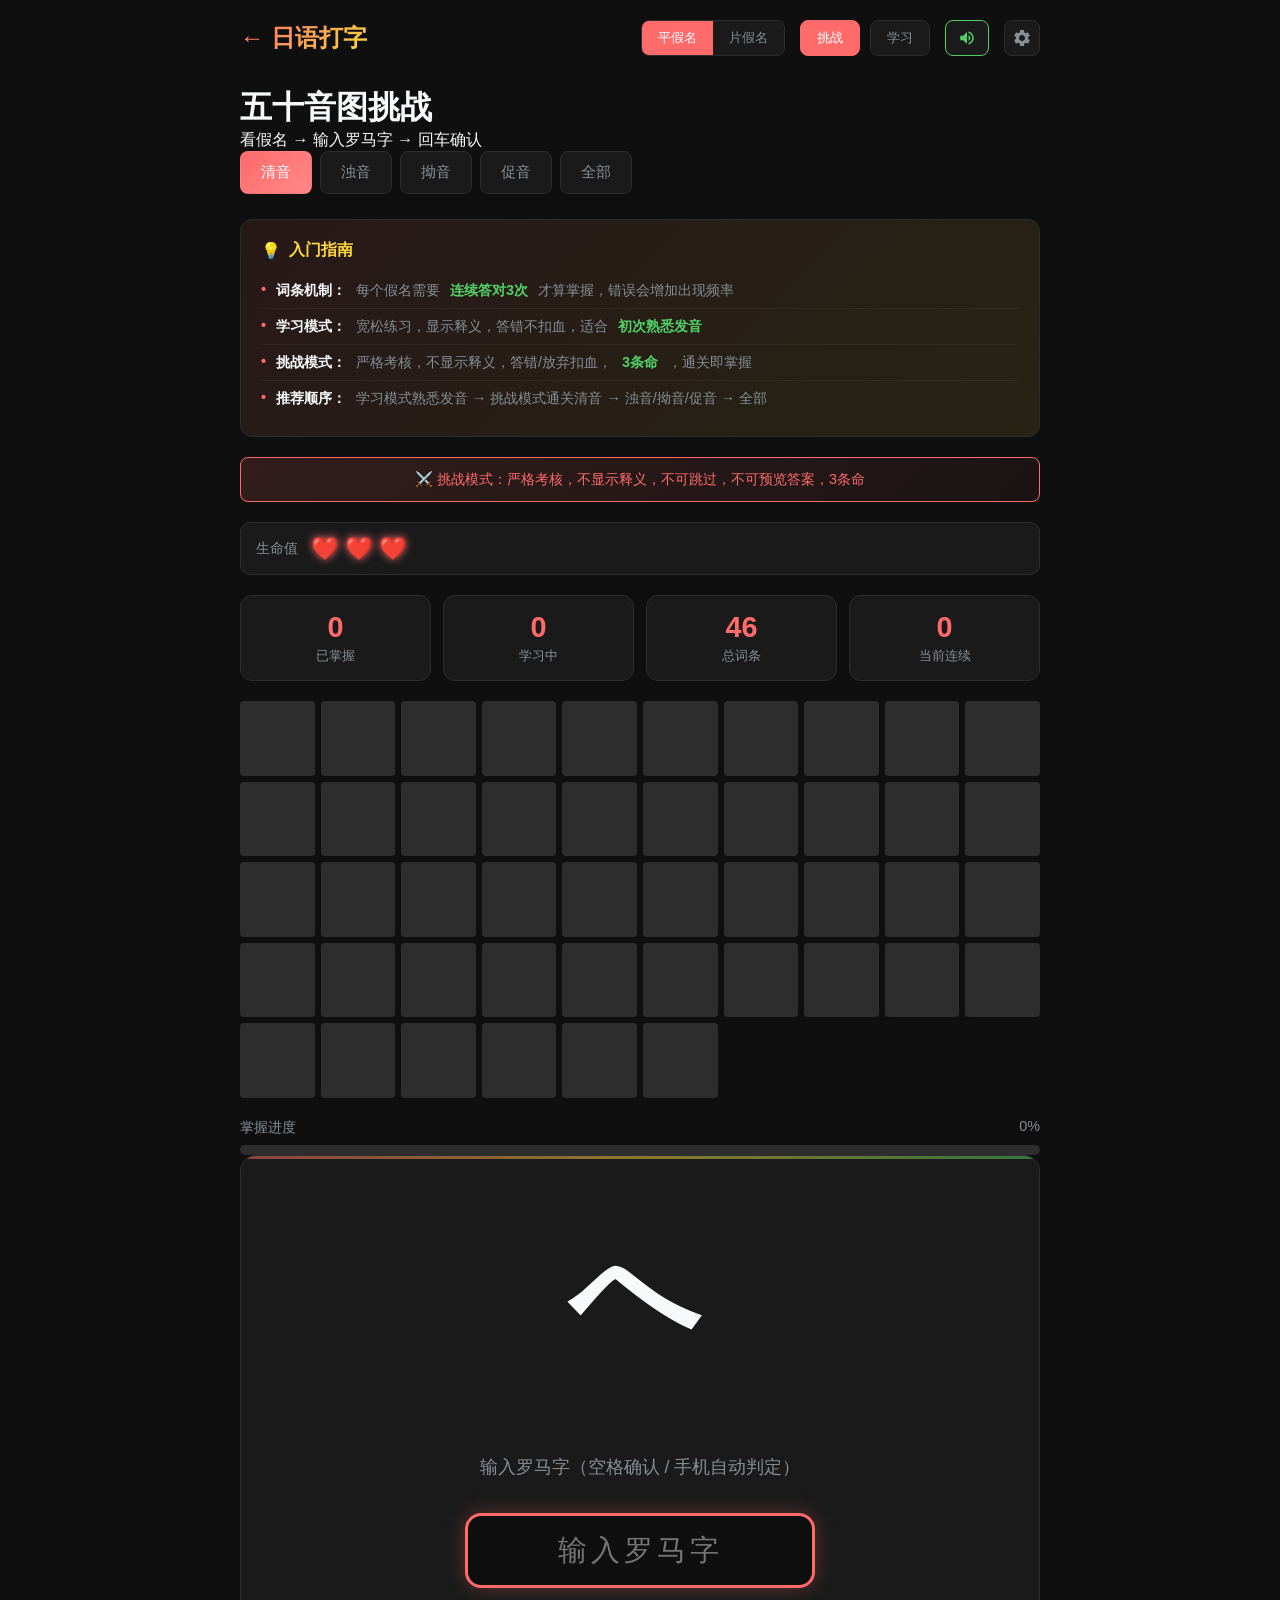
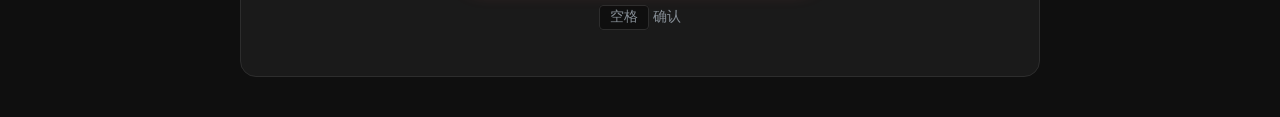
==== commit b2d0be7b: "feat: 优化导航栏，添加设置面板 - 清理导航栏，移除冗余按钮 - 添加设置按钮和设置面板 - 将级别选择、练习数量、蒙版、假名提示移入设置 - 修复学习模式提示文字（去掉'可跳过'） - 更新音" ====
--- a/kana.html
+++ b/kana.html
@@ -23,14 +23,31 @@
           <svg viewBox="0 0 24 24" fill="currentColor" id="soundIcon">
             <path d="M3 9v6h4l5 5V4L7 9H3zm13.5 3c0-1.77-1.02-3.29-2.5-4.03v8.05c1.48-.73 2.5-2.25 2.5-4.02zM14 3.23v2.06c2.89.86 5 3.54 5 6.71s-2.11 5.85-5 6.71v2.06c4.01-.91 7-4.49 7-8.77s-2.99-7.86-7-8.77z"/>
           </svg>
-          <span>音效</span>
         </div>
-        <div class="blur-toggle" id="blurToggle" onclick="toggleBlurMask()">
-          <span>👁</span>
-          <span id="blurToggleText">蒙版关</span>
+        <button class="settings-btn" id="settingsBtn" onclick="toggleSettings()">
+          <svg viewBox="0 0 24 24" fill="currentColor" width="20" height="20">
+            <path d="M19.14 12.94c.04-.31.06-.63.06-.94 0-.31-.02-.63-.06-.94l2.03-1.58a.49.49 0 0 0 .12-.61l-1.92-3.32a.488.488 0 0 0-.59-.22l-2.39.96a7.09 7.09 0 0 0-1.62-.94l-.36-2.54a.484.484 0 0 0-.48-.41h-3.84c-.24 0-.43.17-.47.41l-.36 2.54c-.59.24-1.13.57-1.62.94l-2.39-.96a.49.49 0 0 0-.59.22L2.74 8.87c-.12.21-.08.47.12.61l2.03 1.58c-.04.31-.06.63-.06.94s.02.63.06.94l-2.03 1.58a.49.49 0 0 0-.12.61l1.92 3.32c.12.22.37.29.59.22l2.39-.96c.5.38 1.03.7 1.62.94l.36 2.54c.05.24.24.41.48.41h3.84c.24 0 .44-.17.47-.41l.36-2.54c.59-.24 1.13-.56 1.62-.94l2.39.96c.22.08.47 0 .59-.22l1.92-3.32c.12-.22.07-.47-.12-.61l-2.01-1.58zM12 15.6c-1.98 0-3.6-1.62-3.6-3.6s1.62-3.6 3.6-3.6 3.6 1.62 3.6 3.6-1.62 3.6-3.6 3.6z"/>
+          </svg>
+        </button>
+      </div>
+    </div>
+
+    <!-- 设置面板 -->
+    <div class="settings-panel" id="settingsPanel">
+      <div class="settings-header">
+        <h3>设置</h3>
+        <button class="settings-close" onclick="toggleSettings()">&times;</button>
+      </div>
+      <div class="settings-content">
+        <div class="settings-item">
+          <label>蒙版释义</label>
+          <div class="toggle-switch" id="blurToggleSetting" onclick="toggleBlurMaskFromSettings()">
+            <span id="blurToggleTextSetting">关</span>
+          </div>
         </div>
       </div>
     </div>
+    <div class="settings-overlay" id="settingsOverlay" onclick="toggleSettings()"></div>
 
     <header>
       <h1 id="headerTitle">五十音图挑战</h1>
@@ -56,7 +73,7 @@
     </div>
 
     <div class="learn-mode-hint" id="learnModeHint" style="display: none;">
-      💡 学习模式：宽松练习，可跳过，显示释义，答错不扣血
+      💡 学习模式：宽松练习，显示释义，答错不扣血
     </div>
 
     <div class="challenge-hint" id="challengeHint" style="display: none;">
@@ -136,7 +153,11 @@
 
   <script src="js/storage.js"></script>
   <script>
-    var AudioCtx=window.AudioContext||window.webkitAudioContext;var audioCtx=null;var soundEnabled=true;function initAudio(){if(!audioCtx){audioCtx=new AudioCtx();}}function playSound(type){if(!soundEnabled)return;initAudio();var osc=audioCtx.createOscillator();var gain=audioCtx.createGain();osc.connect(gain);gain.connect(audioCtx.destination);if(type==='correct'){osc.frequency.setValueAtTime(523,audioCtx.currentTime);osc.frequency.setValueAtTime(659,audioCtx.currentTime+0.1);osc.frequency.setValueAtTime(784,audioCtx.currentTime+0.2);gain.gain.setValueAtTime(0.3,audioCtx.currentTime);gain.gain.linearRampToValueAtTime(0.01,audioCtx.currentTime+0.3);osc.start(audioCtx.currentTime);osc.stop(audioCtx.currentTime+0.3);}else if(type==='wrong'){osc.frequency.setValueAtTime(200,audioCtx.currentTime);osc.frequency.linearRampToValueAtTime(150,audioCtx.currentTime+0.15);gain.gain.setValueAtTime(0.2,audioCtx.currentTime);gain.gain.linearRampToValueAtTime(0.01,audioCtx.currentTime+0.2);osc.start(audioCtx.currentTime);osc.stop(audioCtx.currentTime+0.2);}else if(type==='combo'){[523,659,784,1047].forEach(function(f,i){var o=audioCtx.createOscillator(),g=audioCtx.createGain();o.connect(g);g.connect(audioCtx.destination);o.frequency.value=f;g.gain.setValueAtTime(0.2,audioCtx.currentTime+i*0.08);g.gain.linearRampToValueAtTime(0.01,audioCtx.currentTime+i*0.08+0.15);o.start(audioCtx.currentTime+i*0.08);o.stop(audioCtx.currentTime+i*0.08+0.15);});}else if(type==='complete'){[523,659,784,659,784,1047].forEach(function(f,i){var o=audioCtx.createOscillator(),g=audioCtx.createGain();o.connect(g);g.connect(audioCtx.destination);o.frequency.value=f;o.type='sine';g.gain.setValueAtTime(0.25,audioCtx.currentTime+i*0.12);g.gain.linearRampToValueAtTime(0.01,audioCtx.currentTime+i*0.12+0.25);o.start(audioCtx.currentTime+i*0.12);o.stop(audioCtx.currentTime+i*0.12+0.3);});}else if(type==='skip'){osc.frequency.value=400;osc.type='sine';gain.gain.setValueAtTime(0.15,audioCtx.currentTime);gain.gain.linearRampToValueAtTime(0.01,audioCtx.currentTime+0.1);osc.start(audioCtx.currentTime);osc.stop(audioCtx.currentTime+0.1);}}function toggleSound(){soundEnabled=!soundEnabled;var t=document.getElementById('soundToggle'),i=document.getElementById('soundIcon');if(soundEnabled){t.classList.add('active');i.innerHTML='<path d="M3 9v6h4l5 5V4L7 9H3zm13.5 3c0-1.77-1.02-3.29-2.5-4.03v8.05c1.48-.73 2.5-2.25 2.5-4.02zM14 3.23v2.06c2.89.86 5 3.54 5 6.71s-2.11 5.85-5 6.71v2.06c4.01-.91 7-4.49 7-8.77s-2.99-7.86-7-8.77z"/>';}else{t.classList.remove('active');i.innerHTML='<path d="M16.5 12c0-1.77-1.02-3.29-2.5-4.03v2.21l2.45 2.45c.03-.2.05-.41.05-.63zm2.5 0c0 .94-.2 1.82-.54 2.64l1.51 1.51C20.63 14.91 21 13.5 21 12c0-4.28-2.99-7.86-7-8.77v2.06c2.89.86 5 3.54 5 6.71zM4.27 3L3 4.27 7.73 9H3v6h4l5 5v-6.73l4.25 4.25c-.67.52-1.42.93-2.25 1.18v2.06c1.38-.31 2.63-.95 3.69-1.81L19.73 21 21 19.73l-9-9L4.27 3zM12 4L9.91 6.09 12 8.18V4z"/>';}try{localStorage.setItem('jtp_sound',soundEnabled);}catch(e){}}var blurMaskEnabled=false;function toggleBlurMask(){blurMaskEnabled=!blurMaskEnabled;var t=document.getElementById('blurToggle'),tt=document.getElementById('blurToggleText');if(blurMaskEnabled){t.classList.add('active');tt.textContent='蒙版开';}else{t.classList.remove('active');tt.textContent='蒙版关';meaningDisplay.classList.remove('blur-mask','revealed');}try{localStorage.setItem('jtp_blur',blurMaskEnabled);}catch(e){}}function revealBlurMask(){if(meaningDisplay.classList.contains('blur-mask')&&!meaningDisplay.classList.contains('revealed')){meaningDisplay.classList.add('revealed');return true;}return false;}var seionData={groups:[{name:"あ行",items:[{romaji:"a",kana:"あ",meaning:"啊"},{romaji:"i",kana:"い",meaning:"一"},{romaji:"u",kana:"う",meaning:"乌"},{romaji:"e",kana:"え",meaning:"诶"},{romaji:"o",kana:"お",meaning:"哦"}]},{name:"か行",items:[{romaji:"ka",kana:"か",meaning:"咖"},{romaji:"ki",kana:"き",meaning:"key"},{romaji:"ku",kana:"く",meaning:"库"},{romaji:"ke",kana:"け",meaning:"开"},{romaji:"ko",kana:"こ",meaning:"抠"}]},{name:"さ行",items:[{romaji:"sa",kana:"さ",meaning:"撒"},{romaji:"shi",kana:"し",meaning:"吸"},{romaji:"su",kana:"す",meaning:"思"},{romaji:"se",kana:"せ",meaning:"塞"},{romaji:"so",kana:"そ",meaning:"搜"}]},{name:"た行",items:[{romaji:"ta",kana:"た",meaning:"他"},{romaji:"chi",kana:"ち",meaning:"七"},{romaji:"tsu",kana:"つ",meaning:"次"},{romaji:"te",kana:"て",meaning:"忒"},{romaji:"to",kana:"と",meaning:"托"}]},{name:"な行",items:[{romaji:"na",kana:"な",meaning:"那"},{romaji:"ni",kana:"に",meaning:"泥"},{romaji:"nu",kana:"ぬ",meaning:"努"},{romaji:"ne",kana:"ね",meaning:"内"},{romaji:"no",kana:"の",meaning:"诺"}]},{name:"は行",items:[{romaji:"ha",kana:"は",meaning:"哈"},{romaji:"hi",kana:"ひ",meaning:"黑"},{romaji:"fu",kana:"ふ",meaning:"夫"},{romaji:"he",kana:"へ",meaning:"黑(敬)"},{romaji:"ho",kana:"ほ",meaning:"厚"}]},{name:"ま行",items:[{romaji:"ma",kana:"ま",meaning:"妈"},{romaji:"mi",kana:"み",meaning:"米"},{romaji:"mu",kana:"む",meaning:"木"},{romaji:"me",kana:"め",meaning:"妹"},{romaji:"mo",kana:"も",meaning:"摸"}]},{name:"や行",items:[{romaji:"ya",kana:"や",meaning:"呀"},{romaji:"yu",kana:"ゆ",meaning:"优"},{romaji:"yo",kana:"よ",meaning:"哟"}]},{name:"ら行",items:[{romaji:"ra",kana:"ら",meaning:"拉"},{romaji:"ri",kana:"り",meaning:"丽"},{romaji:"ru",kana:"る",meaning:"鲁"},{romaji:"re",kana:"れ",meaning:"来"},{romaji:"ro",kana:"ろ",meaning:"咯"}]},{name:"わ行",items:[{romaji:"wa",kana:"わ",meaning:"哇"},{romaji:"wo",kana:"を",meaning:"哦(宾)"}]},{name:"拨音",items:[{romaji:"n",kana:"ん",meaning:"嗯"}]}]};var kataData={groups:[{name:"ア行",items:[{romaji:"a",kana:"ア",meaning:"啊"},{romaji:"i",kana:"イ",meaning:"一"},{romaji:"u",kana:"ウ",meaning:"乌"},{romaji:"e",kana:"エ",meaning:"诶"},{romaji:"o",kana:"オ",meaning:"哦"}]},{name:"カ行",items:[{romaji:"ka",kana:"カ",meaning:"咖"},{romaji:"ki",kana:"キ",meaning:"key"},{romaji:"ku",kana:"ク",meaning:"库"},{romaji:"ke",kana:"ケ",meaning:"开"},{romaji:"ko",kana:"コ",meaning:"抠"}]},{name:"サ行",items:[{romaji:"sa",kana:"サ",meaning:"撒"},{romaji:"shi",kana:"シ",meaning:"吸"},{romaji:"su",kana:"ス",meaning:"思"},{romaji:"se",kana:"セ",meaning:"塞"},{romaji:"so",kana:"ソ",meaning:"搜"}]},{name:"タ行",items:[{romaji:"ta",kana:"タ",meaning:"他"},{romaji:"chi",kana:"チ",meaning:"七"},{romaji:"tsu",kana:"ツ",meaning:"次"},{romaji:"te",kana:"テ",meaning:"忒"},{romaji:"to",kana:"ト",meaning:"托"}]},{name:"ナ行",items:[{romaji:"na",kana:"ナ",meaning:"那"},{romaji:"ni",kana:"ニ",meaning:"泥"},{romaji:"nu",kana:"ヌ",meaning:"努"},{romaji:"ne",kana:"ネ",meaning:"内"},{romaji:"no",kana:"ノ",meaning:"诺"}]},{name:"ハ行",items:[{romaji:"ha",kana:"ハ",meaning:"哈"},{romaji:"hi",kana:"ヒ",meaning:"黑"},{romaji:"fu",kana:"フ",meaning:"夫"},{romaji:"he",kana:"ヘ",meaning:"黑(敬)"},{romaji:"ho",kana:"ホ",meaning:"厚"}]},{name:"マ行",items:[{romaji:"ma",kana:"マ",meaning:"妈"},{romaji:"mi",kana:"ミ",meaning:"米"},{romaji:"mu",kana:"ム",meaning:"木"},{romaji:"me",kana:"メ",meaning:"妹"},{romaji:"mo",kana:"モ",meaning:"摸"}]},{name:"ヤ行",items:[{romaji:"ya",kana:"ヤ",meaning:"呀"},{romaji:"yu",kana:"ユ",meaning:"优"},{romaji:"yo",kana:"ヨ",meaning:"哟"}]},{name:"ラ行",items:[{romaji:"ra",kana:"ラ",meaning:"拉"},{romaji:"ri",kana:"リ",meaning:"丽"},{romaji:"ru",kana:"ル",meaning:"鲁"},{romaji:"re",kana:"レ",meaning:"来"},{romaji:"ro",kana:"ロ",meaning:"咯"}]},{name:"ワ行",items:[{romaji:"wa",kana:"ワ",meaning:"哇"},{romaji:"wo",kana:"ヲ",meaning:"哦(宾)"}]},{name:"拨音",items:[{romaji:"n",kana:"ン",meaning:"嗯"}]}]};var dakuonData={groups:[{name:"が行",items:[{romaji:"ga",kana:"が",meaning:"嘎"},{romaji:"gi",kana:"ぎ",meaning:"给"},{romaji:"gu",kana:"ぐ",meaning:"古"},{romaji:"ge",kana:"げ",meaning:"给(开)"},{romaji:"go",kana:"ご",meaning:"狗"}]},{name:"ざ行",items:[{romaji:"za",kana:"ざ",meaning:"杂"},{romaji:"ji",kana:"じ",meaning:"鸡"},{romaji:"zu",kana:"ず",meaning:"兹"},{romaji:"ze",kana:"ぜ",meaning:"贼"},{romaji:"zo",kana:"ぞ",meaning:"走"}]},{name:"だ行",items:[{romaji:"da",kana:"だ",meaning:"大"},{romaji:"di",kana:"ぢ",meaning:"地"},{romaji:"du",kana:"づ",meaning:"杜"},{romaji:"de",kana:"で",meaning:"嘚"},{romaji:"do",kana:"ど",meaning:"豆"}]},{name:"ば行",items:[{romaji:"ba",kana:"ば",meaning:"八"},{romaji:"bi",kana:"び",meaning:"比"},{romaji:"bu",kana:"ぶ",meaning:"不"},{romaji:"be",kana:"べ",meaning:"背"},{romaji:"bo",kana:"ぼ",meaning:"波"}]},{name:"半浊音",items:[{romaji:"pa",kana:"ぱ",meaning:"趴"},{romaji:"pi",kana:"ぴ",meaning:"批"},{romaji:"pu",kana:"ぷ",meaning:"铺"},{romaji:"pe",kana:"ぺ",meaning:"沛"},{romaji:"po",kana:"ぽ",meaning:"破"}]}]};var dakuonKataData={groups:[{name:"ガ行",items:[{romaji:"ga",kana:"ガ",meaning:"嘎"},{romaji:"gi",kana:"ギ",meaning:"给"},{romaji:"gu",kana:"グ",meaning:"古"},{romaji:"ge",kana:"ゲ",meaning:"给(开)"},{romaji:"go",kana:"ゴ",meaning:"狗"}]},{name:"ザ行",items:[{romaji:"za",kana:"ザ",meaning:"杂"},{romaji:"ji",kana:"ジ",meaning:"鸡"},{romaji:"zu",kana:"ズ",meaning:"兹"},{romaji:"ze",kana:"ゼ",meaning:"贼"},{romaji:"zo",kana:"ゾ",meaning:"走"}]},{name:"ダ行",items:[{romaji:"da",kana:"ダ",meaning:"大"},{romaji:"di",kana:"ヂ",meaning:"地"},{romaji:"du",kana:"ヅ",meaning:"杜"},{romaji:"de",kana:"デ",meaning:"嘚"},{romaji:"do",kana:"ド",meaning:"豆"}]},{name:"バ行",items:[{romaji:"ba",kana:"バ",meaning:"八"},{romaji:"bi",kana:"ビ",meaning:"比"},{romaji:"bu",kana:"ブ",meaning:"不"},{romaji:"be",kana:"ベ",meaning:"背"},{romaji:"bo",kana:"ボ",meaning:"波"}]},{name:"半浊音",items:[{romaji:"pa",kana:"パ",meaning:"趴"},{romaji:"pi",kana:"ピ",meaning:"批"},{romaji:"pu",kana:"プ",meaning:"铺"},{romaji:"pe",kana:"ペ",meaning:"沛"},{romaji:"po",kana:"ポ",meaning:"破"}]}]};var youonData={groups:[{name:"か行",items:[{romaji:"kya",kana:"きゃ",meaning:"卡呀"},{romaji:"kyu",kana:"きゅ",meaning:"Q"},{romaji:"kyo",kana:"きょ",meaning:"扣呀"}]},{name:"さ行",items:[{romaji:"sha",kana:"しゃ",meaning:"虾"},{romaji:"shu",kana:"しゅ",meaning:"书"},{romaji:"sho",kana:"しょ",meaning:"少"}]},{name:"た行",items:[{romaji:"cha",kana:"ちゃ",meaning:"掐"},{romaji:"chu",kana:"ちゅ",meaning:"秋"},{romaji:"cho",kana:"ちょ",meaning:"敲"}]},{name:"な行",items:[{romaji:"nya",kana:"にゃ",meaning:"娘"},{romaji:"nyu",kana:"にゅ",meaning:"扭"},{romaji:"nyo",kana:"にょ",meaning:"鸟"}]},{name:"は行",items:[{romaji:"hya",kana:"ひゃ",meaning:"喝呀"},{romaji:"hyu",kana:"ひゅ",meaning:"休"},{romaji:"hyo",kana:"ひょ",meaning:"hyoo"}]},{name:"ま行",items:[{romaji:"mya",kana:"みゃ",meaning:"咪呀"},{romaji:"myu",kana:"みゅ",meaning:"谬"},{romaji:"myo",kana:"みょ",meaning:"秒"}]},{name:"ら行",items:[{romaji:"rya",kana:"りゃ",meaning:"利亚"},{romaji:"ryu",kana:"りゅ",meaning:"留"},{romaji:"ryo",kana:"りょ",meaning:"辽"}]},{name:"ぎゃ",items:[{romaji:"gya",kana:"ぎゃ",meaning:"嘎呀"},{romaji:"gyu",kana:"ぎゅ",meaning:"久"},{romaji:"gyo",kana:"ぎょ",meaning:"救"}]},{name:"じゃ",items:[{romaji:"ja",kana:"じゃ",meaning:"加"},{romaji:"ju",kana:"じゅ",meaning:"旧"},{romaji:"jo",kana:"じょ",meaning:"女"}]},{name:"びゃ",items:[{romaji:"bya",kana:"びゃ",meaning:"逼呀"},{romaji:"byu",kana:"びゅ",meaning:"逼尤"},{romaji:"byo",kana:"びょ",meaning:"表"}]},{name:"ぴゃ",items:[{romaji:"pya",kana:"ぴゃ",meaning:"批呀"},{romaji:"pyu",kana:"ぴゅ",meaning:"皮尤"},{romaji:"pyo",kana:"ぴょ",meaning:"飘"}]}]};var youonKataData={groups:[{name:"キャ",items:[{romaji:"kya",kana:"キャ",meaning:"卡呀"},{romaji:"kyu",kana:"キュ",meaning:"Q"},{romaji:"kyo",kana:"キョ",meaning:"扣呀"}]},{name:"シャ",items:[{romaji:"sha",kana:"シャ",meaning:"虾"},{romaji:"shu",kana:"シュ",meaning:"书"},{romaji:"sho",kana:"ショ",meaning:"少"}]},{name:"チャ",items:[{romaji:"cha",kana:"チャ",meaning:"掐"},{romaji:"chu",kana:"チュ",meaning:"秋"},{romaji:"cho",kana:"チョ",meaning:"敲"}]},{name:"ニャ",items:[{romaji:"nya",kana:"ニャ",meaning:"娘"},{romaji:"nyu",kana:"ニュ",meaning:"扭"},{romaji:"nyo",kana:"ニョ",meaning:"鸟"}]},{name:"ヒャ",items:[{romaji:"hya",kana:"ヒャ",meaning:"喝呀"},{romaji:"hyu",kana:"ヒュ",meaning:"休"},{romaji:"hyo",kana:"ヒョ",meaning:"hyoo"}]},{name:"ミャ",items:[{romaji:"mya",kana:"ミャ",meaning:"咪呀"},{romaji:"myu",kana:"ミュ",meaning:"谬"},{romaji:"myo",kana:"ミョ",meaning:"秒"}]},{name:"リャ",items:[{romaji:"rya",kana:"リャ",meaning:"利亚"},{romaji:"ryu",kana:"リュ",meaning:"留"},{romaji:"ryo",kana:"リョ",meaning:"辽"}]},{name:"ギャ",items:[{romaji:"gya",kana:"ギャ",meaning:"嘎呀"},{romaji:"gyu",kana:"ギュ",meaning:"久"},{romaji:"gyo",kana:"ギョ",meaning:"救"}]},{name:"ジャ",items:[{romaji:"ja",kana:"ジャ",meaning:"加"},{romaji:"ju",kana:"ジュ",meaning:"旧"},{romaji:"jo",kana:"ジョ",meaning:"女"}]},{name:"ビャ",items:[{romaji:"bya",kana:"ビャ",meaning:"逼呀"},{romaji:"byu",kana:"ビュ",meaning:"逼尤"},{romaji:"byo",kana:"ビョ",meaning:"表"}]},{name:"ピャ",items:[{romaji:"pya",kana:"ピャ",meaning:"批呀"},{romaji:"pyu",kana:"ピュ",meaning:"皮尤"},{romaji:"pyo",kana:"ピョ",meaning:"飘"}]}]};var sokuonData={items:[{romaji:"kka",kana:"っか",meaning:"咖"},{romaji:"kki",kana:"っき",meaning:"key"},{romaji:"kku",kana:"っく",meaning:"哭"},{romaji:"tte",kana:"って",meaning:"忒"},{romaji:"tto",kana:"っと",meaning:"托"},{romaji:"ssu",kana:"っす",meaning:"司"},{romaji:"ppa",kana:"っぱ",meaning:"趴"}]};var sokuonKataData={items:[{romaji:"kka",kana:"ッカ",meaning:"咖"},{romaji:"kki",kana:"ッキ",meaning:"key"},{romaji:"kku",kana:"ック",meaning:"哭"},{romaji:"tte",kana:"ッテ",meaning:"忒"},{romaji:"tto",kana:"ット",meaning:"托"},{romaji:"ssu",kana:"ッス",meaning:"司"},{romaji:"ppa",kana:"ッパ",meaning:"趴"}]};var currentKanaType='hira',currentMode='challenge',currentStage='seion';var itemStates={},itemsList=[],currentItem=null;var totalAttempts=0,maxStreak=0,currentStreak=0,startTime=null,isComplete=false,answerShown=false;var health=3,MAX_HEALTH=3;var kanaDisplay=document.getElementById('kanaDisplay');var meaningDisplay=document.getElementById('meaningDisplay');var hintText=document.getElementById('hintText');var typingInput=document.getElementById('typingInput');var progressGrid=document.getElementById('progressGrid');var comboOverlay=document.getElementById('comboOverlay');var correctPopup=document.getElementById('correctPopup');function getStorageKey(stage){return'jtp_kana_'+stage;}function loadItemStates(stage){try{var r=localStorage.getItem(getStorageKey(stage));return r?JSON.parse(r):{};}catch(e){return{};}}function saveItemStates(stage){try{localStorage.setItem(getStorageKey(stage),JSON.stringify(itemStates));}catch(e){}}function getCurrentData(){var isKata=currentKanaType==='kata';return{seion:isKata?kataData:seionData,dakuon:isKata?dakuonKataData:dakuonData,youon:isKata?youonKataData:youonData,sokuon:isKata?sokuonKataData:sokuonData};}function initItemStates(stage){var data=getCurrentData(),items=[];if(stage==='all'){data.seion.groups.forEach(function(g){items.push.apply(items,g.items);});data.dakuon.groups.forEach(function(g){items.push.apply(items,g.items);});data.youon.groups.forEach(function(g){items.push.apply(items,g.items);});items.push.apply(items,data.sokuon.items);}else if(stage==='seion')data.seion.groups.forEach(function(g){items.push.apply(items,g.items);});else if(stage==='dakuon')data.dakuon.groups.forEach(function(g){items.push.apply(items,g.items);});else if(stage==='youon')data.youon.groups.forEach(function(g){items.push.apply(items,g.items);});else if(stage==='sokuon')items=data.sokuon.items;var seen={},unique=[];items.forEach(function(it){if(!seen[it.romaji]){seen[it.romaji]=true;unique.push(it);}});itemsList=unique;var saved=loadItemStates(stage);itemStates={};itemsList.forEach(function(it){itemStates[it.romaji]=saved[it.romaji]||{correct:0,wrong:0};});renderProgressGrid();updateStats();}function renderProgressGrid(){progressGrid.innerHTML='';itemsList.forEach(function(it){var dot=document.createElement('div');dot.className='progress-dot';var s=itemStates[it.romaji];if(s.correct>=3)dot.classList.add('mastered');else if(s.wrong>0)dot.classList.add('wrong');else if(s.correct>0)dot.classList.add('learning');progressGrid.appendChild(dot);});}function updateStats(){var m=0,l=0;itemsList.forEach(function(it){var s=itemStates[it.romaji];if(s.correct>=3)m++;else if(s.correct>0||s.wrong>0)l++;});document.getElementById('masteredCount').textContent=m;document.getElementById('learningCount').textContent=l;document.getElementById('totalItems').textContent=itemsList.length;document.getElementById('streakCount').textContent=currentStreak;var pct=itemsList.length>0?Math.round((m/itemsList.length)*100):0;document.getElementById('progressPercent').textContent=pct+'%';document.getElementById('progressFill').style.width=pct+'%';}function getNextItem(){var un=itemsList.filter(function(it){return itemStates[it.romaji].correct<3;});if(!un.length)return null;var wts=un.map(function(it){var s=itemStates[it.romaji];var wt=1+s.wrong*2;wt=Math.max(1,wt-s.correct*0.5);return{item:it,weight:wt};});var tot=wts.reduce(function(s,w){return s+w.weight;},0);var r=Math.random()*tot;for(var i=0;i<wts.length;i++){r-=wts[i].weight;if(r<=0)return wts[i].item;}return wts[0].item;}function updateDisplay(){currentItem=getNextItem();answerShown=false;if(!currentItem){showComplete();return;}kanaDisplay.classList.remove('pop');void kanaDisplay.offsetWidth;kanaDisplay.classList.add('pop');kanaDisplay.textContent=currentItem.kana;if(currentMode==='learn'){meaningDisplay.textContent=currentItem.meaning;if(blurMaskEnabled){meaningDisplay.classList.remove('revealed');meaningDisplay.classList.add('show','blur-mask');}else{meaningDisplay.classList.remove('blur-mask','revealed');meaningDisplay.classList.add('show');}}else{meaningDisplay.textContent='';meaningDisplay.classList.remove('show','blur-mask','revealed');}hintText.textContent='输入罗马字（空格确认 / 手机自动判定）';hintText.classList.remove('correct','wrong');typingInput.value='';typingInput.focus();}function showAnswer(){if(!currentItem||answerShown)return;answerShown=true;meaningDisplay.textContent=currentItem.meaning;meaningDisplay.classList.add('show');hintText.textContent='答案: '+currentItem.romaji;hintText.classList.add('wrong');}function showCombo(c){comboOverlay.textContent=c+' COMBO!';comboOverlay.classList.remove('show');void comboOverlay.offsetWidth;comboOverlay.classList.add('show');playSound('combo');}function showCorrectPopup(){correctPopup.classList.remove('show');void correctPopup.offsetWidth;correctPopup.classList.add('show');}function checkAnswer(i,t){return i.toLowerCase().trim()===t.toLowerCase().trim();}function setKanaType(t){currentKanaType=t;document.getElementById('btnHira').classList.toggle('active',t==='hira');document.getElementById('btnKata').classList.toggle('active',t==='kata');initItemStates(currentStage);updateDisplay();}function setMode(m){currentMode=m;document.getElementById('modeChallenge').classList.toggle('active',m==='challenge');document.getElementById('modeLearn').classList.toggle('active',m==='learn');document.getElementById('learnModeHint').style.display=m==='learn'?'block':'none';document.getElementById('challengeHint').style.display=m==='challenge'?'flex':'none';document.getElementById('healthBar').style.display=m==='challenge'?'flex':'none';document.getElementById('tipText').innerHTML=m==='learn'?'<kbd>空格</kbd> 确认 &nbsp;|&nbsp; <kbd>Tab</kbd> 显示答案 &nbsp;|&nbsp; <kbd>Enter</kbd> 跳过':'<kbd>空格</kbd> 确认';health=MAX_HEALTH;updateHealthDisplay();totalAttempts=0;maxStreak=0;currentStreak=0;startTime=Date.now();}function updateHealthDisplay(){var hearts=document.querySelectorAll('.heart');hearts.forEach(function(h,i){if(i<health){h.classList.add('full');h.classList.remove('empty');h.textContent='❤️';}else{h.classList.remove('full');h.classList.add('empty');h.textContent='🖤';}});}function loseHealth(){if(health>0){var hearts=document.querySelectorAll('.heart');var lh=hearts[health-1];lh.classList.add('losing');setTimeout(function(){lh.classList.remove('losing');},500);health--;updateHealthDisplay();}if(health<=0)showFailOverlay();}function showFailOverlay(){isComplete=true;document.getElementById('failAttempts').textContent=totalAttempts;document.getElementById('failStreak').textContent=maxStreak;document.getElementById('failOverlay').classList.add('show');playSound('wrong');}function switchToLearnMode(){document.getElementById('failOverlay').classList.remove('show');setMode('learn');restartPractice();}function restartChallenge(){document.getElementById('failOverlay').classList.remove('show');setMode('challenge');restartPractice();}function switchStage(s){currentStage=s;document.querySelectorAll('.stage-tab').forEach(function(t){t.classList.toggle('active',t.dataset.stage===s);});totalAttempts=0;maxStreak=0;currentStreak=0;isComplete=false;startTime=Date.now();initItemStates(s);document.getElementById('practiceArea').style.display='block';document.getElementById('completeScreen').classList.remove('show');updateDisplay();}typingInput.addEventListener('keydown',function(e){if(isComplete)return;if(e.key===' '){}if(e.key==='Tab'){e.preventDefault();if(currentMode==='learn'){if(!revealBlurMask())showAnswer();}else{loseHealth();if(health>0)updateDisplay();}}if(e.key==='Enter'){e.preventDefault();submitAnswer();}});var isTouchDevice=window.matchMedia('(pointer: coarse)').matches;typingInput.addEventListener('input',function(){if(isComplete||!currentItem||!isTouchDevice)return;var v=typingInput.value.trim();if(v.length>=currentItem.romaji.length)setTimeout(function(){submitAnswer();},100);});typingInput.addEventListener('click',function(){this.focus();});meaningDisplay.addEventListener('click',function(){if(currentMode==='learn')revealBlurMask();});document.getElementById('practiceArea').addEventListener('click',function(){if(!isComplete)typingInput.focus();});function submitAnswer(){var input=typingInput.value.trim();if(!input||!currentItem)return;totalAttempts++;var state=itemStates[currentItem.romaji];var correct=checkAnswer(input,currentItem.romaji);if(correct){state.correct++;currentStreak++;if(currentStreak>maxStreak)maxStreak=currentStreak;typingInput.classList.add('correct');hintText.textContent='✓ 正确！';hintText.classList.add('correct');meaningDisplay.textContent=currentItem.meaning;meaningDisplay.classList.add('show');playSound('correct');showCorrectPopup();if(currentStreak>=3)showCombo(currentStreak);saveItemStates(currentStage);setTimeout(function(){typingInput.classList.remove('correct');updateDisplay();renderProgressGrid();updateStats();},500);}else{state.wrong++;currentStreak=0;typingInput.classList.add('wrong');playSound('wrong');saveItemStates(currentStage);if(currentMode==='learn'){meaningDisplay.textContent=currentItem.meaning;meaningDisplay.classList.add('show');hintText.textContent='✗ 正确答案是: '+currentItem.romaji;hintText.classList.add('wrong');setTimeout(function(){typingInput.classList.remove('wrong');typingInput.value='';typingInput.focus();},600);}else{hintText.textContent='✗ 正确答案是: '+currentItem.romaji;hintText.classList.add('wrong');meaningDisplay.textContent=currentItem.meaning;meaningDisplay.classList.add('show');loseHealth();setTimeout(function(){if(health>0){typingInput.classList.remove('wrong');updateDisplay();}},1000);}}}function showComplete(){isComplete=true;document.getElementById('practiceArea').style.display='none';document.getElementById('completeScreen').classList.add('show');var t=Math.round((Date.now()-startTime)/1000);document.getElementById('finalStreak').textContent=maxStreak;document.getElementById('finalAttempts').textContent=totalAttempts;document.getElementById('finalTime').textContent=t+'s';playSound('complete');}function restartPractice(){switchStage(currentStage);}function init(){try{soundEnabled=localStorage.getItem('jtp_sound')!=='false';if(!soundEnabled){document.getElementById('soundToggle').classList.remove('active');document.getElementById('soundIcon').innerHTML='<path d="M16.5 12c0-1.77-1.02-3.29-2.5-4.03v2.21l2.45 2.45c.03-.2.05-.41.05-.63zm2.5 0c0 .94-.2 1.82-.54 2.64l1.51 1.51C20.63 14.91 21 13.5 21 12c0-4.28-2.99-7.86-7-8.77v2.06c2.89.86 5 3.54 5 6.71zM4.27 3L3 4.27 7.73 9H3v6h4l5 5v-6.73l4.25 4.25c-.67.52-1.42.93-2.25 1.18v2.06c1.38-.31 2.63-.95 3.69-1.81L19.73 21 21 19.73l-9-9L4.27 3zM12 4L9.91 6.09 12 8.18V4z"/>';}}catch(e){}try{blurMaskEnabled=localStorage.getItem('jtp_blur')==='true';if(blurMaskEnabled){document.getElementById('blurToggle').classList.add('active');document.getElementById('blurToggleText').textContent='蒙版开';}}catch(e){}initItemStates('seion');setMode('challenge');updateDisplay();startTime=Date.now();}init();
+    var AudioCtx=window.AudioContext||window.webkitAudioContext;var audioCtx=null;var soundEnabled=true;function initAudio(){if(!audioCtx){audioCtx=new AudioCtx();}}function playSound(type){if(!soundEnabled)return;initAudio();var osc=audioCtx.createOscillator();var gain=audioCtx.createGain();osc.connect(gain);gain.connect(audioCtx.destination);if(type==='correct'){osc.frequency.setValueAtTime(523,audioCtx.currentTime);osc.frequency.setValueAtTime(659,audioCtx.currentTime+0.1);osc.frequency.setValueAtTime(784,audioCtx.currentTime+0.2);gain.gain.setValueAtTime(0.3,audioCtx.currentTime);gain.gain.linearRampToValueAtTime(0.01,audioCtx.currentTime+0.3);osc.start(audioCtx.currentTime);osc.stop(audioCtx.currentTime+0.3);}else if(type==='wrong'){osc.frequency.setValueAtTime(200,audioCtx.currentTime);osc.frequency.linearRampToValueAtTime(150,audioCtx.currentTime+0.15);gain.gain.setValueAtTime(0.2,audioCtx.currentTime);gain.gain.linearRampToValueAtTime(0.01,audioCtx.currentTime+0.2);osc.start(audioCtx.currentTime);osc.stop(audioCtx.currentTime+0.2);}else if(type==='combo'){[523,659,784,1047].forEach(function(f,i){var o=audioCtx.createOscillator(),g=audioCtx.createGain();o.connect(g);g.connect(audioCtx.destination);o.frequency.value=f;g.gain.setValueAtTime(0.2,audioCtx.currentTime+i*0.08);g.gain.linearRampToValueAtTime(0.01,audioCtx.currentTime+i*0.08+0.15);o.start(audioCtx.currentTime+i*0.08);o.stop(audioCtx.currentTime+i*0.08+0.15);});}else if(type==='complete'){[523,659,784,659,784,1047].forEach(function(f,i){var o=audioCtx.createOscillator(),g=audioCtx.createGain();o.connect(g);g.connect(audioCtx.destination);o.frequency.value=f;o.type='sine';g.gain.setValueAtTime(0.25,audioCtx.currentTime+i*0.12);g.gain.linearRampToValueAtTime(0.01,audioCtx.currentTime+i*0.12+0.25);o.start(audioCtx.currentTime+i*0.12);o.stop(audioCtx.currentTime+i*0.12+0.3);});}else if(type==='skip'){osc.frequency.value=400;osc.type='sine';gain.gain.setValueAtTime(0.15,audioCtx.currentTime);gain.gain.linearRampToValueAtTime(0.01,audioCtx.currentTime+0.1);osc.start(audioCtx.currentTime);osc.stop(audioCtx.currentTime+0.1);}}function toggleSound(){soundEnabled=!soundEnabled;var t=document.getElementById('soundToggle'),i=document.getElementById('soundIcon');if(soundEnabled){t.classList.add('active');i.innerHTML='<path d="M3 9v6h4l5 5V4L7 9H3zm13.5 3c0-1.77-1.02-3.29-2.5-4.03v8.05c1.48-.73 2.5-2.25 2.5-4.02zM14 3.23v2.06c2.89.86 5 3.54 5 6.71s-2.11 5.85-5 6.71v2.06c4.01-.91 7-4.49 7-8.77s-2.99-7.86-7-8.77z"/>';}else{t.classList.remove('active');i.innerHTML='<path d="M16.5 12c0-1.77-1.02-3.29-2.5-4.03v2.21l2.45 2.45c.03-.2.05-.41.05-.63zm2.5 0c0 .94-.2 1.82-.54 2.64l1.51 1.51C20.63 14.91 21 13.5 21 12c0-4.28-2.99-7.86-7-8.77v2.06c2.89.86 5 3.54 5 6.71zM4.27 3L3 4.27 7.73 9H3v6h4l5 5v-6.73l4.25 4.25c-.67.52-1.42.93-2.25 1.18v2.06c1.38-.31 2.63-.95 3.69-1.81L19.73 21 21 19.73l-9-9L4.27 3zM12 4L9.91 6.09 12 8.18V4z"/>';}try{localStorage.setItem('jtp_sound',soundEnabled);}catch(e){}}
+
+function toggleSettings(){var p=document.getElementById('settingsPanel'),o=document.getElementById('settingsOverlay');if(p.classList.contains('show')){p.classList.remove('show');o.classList.remove('show');}else{p.classList.add('show');o.classList.add('show');}}
+
+function toggleBlurMaskFromSettings(){toggleBlurMask();var b=document.getElementById('blurToggleTextSetting');b.textContent=blurMaskEnabled?'开':'关';}var blurMaskEnabled=false;function toggleBlurMask(){blurMaskEnabled=!blurMaskEnabled;var t=document.getElementById('blurToggle'),tt=document.getElementById('blurToggleText');if(blurMaskEnabled){t.classList.add('active');tt.textContent='蒙版开';}else{t.classList.remove('active');tt.textContent='蒙版关';meaningDisplay.classList.remove('blur-mask','revealed');}try{localStorage.setItem('jtp_blur',blurMaskEnabled);}catch(e){}}function revealBlurMask(){if(meaningDisplay.classList.contains('blur-mask')&&!meaningDisplay.classList.contains('revealed')){meaningDisplay.classList.add('revealed');return true;}return false;}var seionData={groups:[{name:"あ行",items:[{romaji:"a",kana:"あ",meaning:"啊"},{romaji:"i",kana:"い",meaning:"一"},{romaji:"u",kana:"う",meaning:"乌"},{romaji:"e",kana:"え",meaning:"诶"},{romaji:"o",kana:"お",meaning:"哦"}]},{name:"か行",items:[{romaji:"ka",kana:"か",meaning:"咖"},{romaji:"ki",kana:"き",meaning:"key"},{romaji:"ku",kana:"く",meaning:"库"},{romaji:"ke",kana:"け",meaning:"开"},{romaji:"ko",kana:"こ",meaning:"抠"}]},{name:"さ行",items:[{romaji:"sa",kana:"さ",meaning:"撒"},{romaji:"shi",kana:"し",meaning:"吸"},{romaji:"su",kana:"す",meaning:"思"},{romaji:"se",kana:"せ",meaning:"塞"},{romaji:"so",kana:"そ",meaning:"搜"}]},{name:"た行",items:[{romaji:"ta",kana:"た",meaning:"他"},{romaji:"chi",kana:"ち",meaning:"七"},{romaji:"tsu",kana:"つ",meaning:"次"},{romaji:"te",kana:"て",meaning:"忒"},{romaji:"to",kana:"と",meaning:"托"}]},{name:"な行",items:[{romaji:"na",kana:"な",meaning:"那"},{romaji:"ni",kana:"に",meaning:"泥"},{romaji:"nu",kana:"ぬ",meaning:"努"},{romaji:"ne",kana:"ね",meaning:"内"},{romaji:"no",kana:"の",meaning:"诺"}]},{name:"は行",items:[{romaji:"ha",kana:"は",meaning:"哈"},{romaji:"hi",kana:"ひ",meaning:"黑"},{romaji:"fu",kana:"ふ",meaning:"夫"},{romaji:"he",kana:"へ",meaning:"黑(敬)"},{romaji:"ho",kana:"ほ",meaning:"厚"}]},{name:"ま行",items:[{romaji:"ma",kana:"ま",meaning:"妈"},{romaji:"mi",kana:"み",meaning:"米"},{romaji:"mu",kana:"む",meaning:"木"},{romaji:"me",kana:"め",meaning:"妹"},{romaji:"mo",kana:"も",meaning:"摸"}]},{name:"や行",items:[{romaji:"ya",kana:"や",meaning:"呀"},{romaji:"yu",kana:"ゆ",meaning:"优"},{romaji:"yo",kana:"よ",meaning:"哟"}]},{name:"ら行",items:[{romaji:"ra",kana:"ら",meaning:"拉"},{romaji:"ri",kana:"り",meaning:"丽"},{romaji:"ru",kana:"る",meaning:"鲁"},{romaji:"re",kana:"れ",meaning:"来"},{romaji:"ro",kana:"ろ",meaning:"咯"}]},{name:"わ行",items:[{romaji:"wa",kana:"わ",meaning:"哇"},{romaji:"wo",kana:"を",meaning:"哦(宾)"}]},{name:"拨音",items:[{romaji:"n",kana:"ん",meaning:"嗯"}]}]};var kataData={groups:[{name:"ア行",items:[{romaji:"a",kana:"ア",meaning:"啊"},{romaji:"i",kana:"イ",meaning:"一"},{romaji:"u",kana:"ウ",meaning:"乌"},{romaji:"e",kana:"エ",meaning:"诶"},{romaji:"o",kana:"オ",meaning:"哦"}]},{name:"カ行",items:[{romaji:"ka",kana:"カ",meaning:"咖"},{romaji:"ki",kana:"キ",meaning:"key"},{romaji:"ku",kana:"ク",meaning:"库"},{romaji:"ke",kana:"ケ",meaning:"开"},{romaji:"ko",kana:"コ",meaning:"抠"}]},{name:"サ行",items:[{romaji:"sa",kana:"サ",meaning:"撒"},{romaji:"shi",kana:"シ",meaning:"吸"},{romaji:"su",kana:"ス",meaning:"思"},{romaji:"se",kana:"セ",meaning:"塞"},{romaji:"so",kana:"ソ",meaning:"搜"}]},{name:"タ行",items:[{romaji:"ta",kana:"タ",meaning:"他"},{romaji:"chi",kana:"チ",meaning:"七"},{romaji:"tsu",kana:"ツ",meaning:"次"},{romaji:"te",kana:"テ",meaning:"忒"},{romaji:"to",kana:"ト",meaning:"托"}]},{name:"ナ行",items:[{romaji:"na",kana:"ナ",meaning:"那"},{romaji:"ni",kana:"ニ",meaning:"泥"},{romaji:"nu",kana:"ヌ",meaning:"努"},{romaji:"ne",kana:"ネ",meaning:"内"},{romaji:"no",kana:"ノ",meaning:"诺"}]},{name:"ハ行",items:[{romaji:"ha",kana:"ハ",meaning:"哈"},{romaji:"hi",kana:"ヒ",meaning:"黑"},{romaji:"fu",kana:"フ",meaning:"夫"},{romaji:"he",kana:"ヘ",meaning:"黑(敬)"},{romaji:"ho",kana:"ホ",meaning:"厚"}]},{name:"マ行",items:[{romaji:"ma",kana:"マ",meaning:"妈"},{romaji:"mi",kana:"ミ",meaning:"米"},{romaji:"mu",kana:"ム",meaning:"木"},{romaji:"me",kana:"メ",meaning:"妹"},{romaji:"mo",kana:"モ",meaning:"摸"}]},{name:"ヤ行",items:[{romaji:"ya",kana:"ヤ",meaning:"呀"},{romaji:"yu",kana:"ユ",meaning:"优"},{romaji:"yo",kana:"ヨ",meaning:"哟"}]},{name:"ラ行",items:[{romaji:"ra",kana:"ラ",meaning:"拉"},{romaji:"ri",kana:"リ",meaning:"丽"},{romaji:"ru",kana:"ル",meaning:"鲁"},{romaji:"re",kana:"レ",meaning:"来"},{romaji:"ro",kana:"ロ",meaning:"咯"}]},{name:"ワ行",items:[{romaji:"wa",kana:"ワ",meaning:"哇"},{romaji:"wo",kana:"ヲ",meaning:"哦(宾)"}]},{name:"拨音",items:[{romaji:"n",kana:"ン",meaning:"嗯"}]}]};var dakuonData={groups:[{name:"が行",items:[{romaji:"ga",kana:"が",meaning:"嘎"},{romaji:"gi",kana:"ぎ",meaning:"给"},{romaji:"gu",kana:"ぐ",meaning:"古"},{romaji:"ge",kana:"げ",meaning:"给(开)"},{romaji:"go",kana:"ご",meaning:"狗"}]},{name:"ざ行",items:[{romaji:"za",kana:"ざ",meaning:"杂"},{romaji:"ji",kana:"じ",meaning:"鸡"},{romaji:"zu",kana:"ず",meaning:"兹"},{romaji:"ze",kana:"ぜ",meaning:"贼"},{romaji:"zo",kana:"ぞ",meaning:"走"}]},{name:"だ行",items:[{romaji:"da",kana:"だ",meaning:"大"},{romaji:"di",kana:"ぢ",meaning:"地"},{romaji:"du",kana:"づ",meaning:"杜"},{romaji:"de",kana:"で",meaning:"嘚"},{romaji:"do",kana:"ど",meaning:"豆"}]},{name:"ば行",items:[{romaji:"ba",kana:"ば",meaning:"八"},{romaji:"bi",kana:"び",meaning:"比"},{romaji:"bu",kana:"ぶ",meaning:"不"},{romaji:"be",kana:"べ",meaning:"背"},{romaji:"bo",kana:"ぼ",meaning:"波"}]},{name:"半浊音",items:[{romaji:"pa",kana:"ぱ",meaning:"趴"},{romaji:"pi",kana:"ぴ",meaning:"批"},{romaji:"pu",kana:"ぷ",meaning:"铺"},{romaji:"pe",kana:"ぺ",meaning:"沛"},{romaji:"po",kana:"ぽ",meaning:"破"}]}]};var dakuonKataData={groups:[{name:"ガ行",items:[{romaji:"ga",kana:"ガ",meaning:"嘎"},{romaji:"gi",kana:"ギ",meaning:"给"},{romaji:"gu",kana:"グ",meaning:"古"},{romaji:"ge",kana:"ゲ",meaning:"给(开)"},{romaji:"go",kana:"ゴ",meaning:"狗"}]},{name:"ザ行",items:[{romaji:"za",kana:"ザ",meaning:"杂"},{romaji:"ji",kana:"ジ",meaning:"鸡"},{romaji:"zu",kana:"ズ",meaning:"兹"},{romaji:"ze",kana:"ゼ",meaning:"贼"},{romaji:"zo",kana:"ゾ",meaning:"走"}]},{name:"ダ行",items:[{romaji:"da",kana:"ダ",meaning:"大"},{romaji:"di",kana:"ヂ",meaning:"地"},{romaji:"du",kana:"ヅ",meaning:"杜"},{romaji:"de",kana:"デ",meaning:"嘚"},{romaji:"do",kana:"ド",meaning:"豆"}]},{name:"バ行",items:[{romaji:"ba",kana:"バ",meaning:"八"},{romaji:"bi",kana:"ビ",meaning:"比"},{romaji:"bu",kana:"ブ",meaning:"不"},{romaji:"be",kana:"ベ",meaning:"背"},{romaji:"bo",kana:"ボ",meaning:"波"}]},{name:"半浊音",items:[{romaji:"pa",kana:"パ",meaning:"趴"},{romaji:"pi",kana:"ピ",meaning:"批"},{romaji:"pu",kana:"プ",meaning:"铺"},{romaji:"pe",kana:"ペ",meaning:"沛"},{romaji:"po",kana:"ポ",meaning:"破"}]}]};var youonData={groups:[{name:"か行",items:[{romaji:"kya",kana:"きゃ",meaning:"卡呀"},{romaji:"kyu",kana:"きゅ",meaning:"Q"},{romaji:"kyo",kana:"きょ",meaning:"扣呀"}]},{name:"さ行",items:[{romaji:"sha",kana:"しゃ",meaning:"虾"},{romaji:"shu",kana:"しゅ",meaning:"书"},{romaji:"sho",kana:"しょ",meaning:"少"}]},{name:"た行",items:[{romaji:"cha",kana:"ちゃ",meaning:"掐"},{romaji:"chu",kana:"ちゅ",meaning:"秋"},{romaji:"cho",kana:"ちょ",meaning:"敲"}]},{name:"な行",items:[{romaji:"nya",kana:"にゃ",meaning:"娘"},{romaji:"nyu",kana:"にゅ",meaning:"扭"},{romaji:"nyo",kana:"にょ",meaning:"鸟"}]},{name:"は行",items:[{romaji:"hya",kana:"ひゃ",meaning:"喝呀"},{romaji:"hyu",kana:"ひゅ",meaning:"休"},{romaji:"hyo",kana:"ひょ",meaning:"hyoo"}]},{name:"ま行",items:[{romaji:"mya",kana:"みゃ",meaning:"咪呀"},{romaji:"myu",kana:"みゅ",meaning:"谬"},{romaji:"myo",kana:"みょ",meaning:"秒"}]},{name:"ら行",items:[{romaji:"rya",kana:"りゃ",meaning:"利亚"},{romaji:"ryu",kana:"りゅ",meaning:"留"},{romaji:"ryo",kana:"りょ",meaning:"辽"}]},{name:"ぎゃ",items:[{romaji:"gya",kana:"ぎゃ",meaning:"嘎呀"},{romaji:"gyu",kana:"ぎゅ",meaning:"久"},{romaji:"gyo",kana:"ぎょ",meaning:"救"}]},{name:"じゃ",items:[{romaji:"ja",kana:"じゃ",meaning:"加"},{romaji:"ju",kana:"じゅ",meaning:"旧"},{romaji:"jo",kana:"じょ",meaning:"女"}]},{name:"びゃ",items:[{romaji:"bya",kana:"びゃ",meaning:"逼呀"},{romaji:"byu",kana:"びゅ",meaning:"逼尤"},{romaji:"byo",kana:"びょ",meaning:"表"}]},{name:"ぴゃ",items:[{romaji:"pya",kana:"ぴゃ",meaning:"批呀"},{romaji:"pyu",kana:"ぴゅ",meaning:"皮尤"},{romaji:"pyo",kana:"ぴょ",meaning:"飘"}]}]};var youonKataData={groups:[{name:"キャ",items:[{romaji:"kya",kana:"キャ",meaning:"卡呀"},{romaji:"kyu",kana:"キュ",meaning:"Q"},{romaji:"kyo",kana:"キョ",meaning:"扣呀"}]},{name:"シャ",items:[{romaji:"sha",kana:"シャ",meaning:"虾"},{romaji:"shu",kana:"シュ",meaning:"书"},{romaji:"sho",kana:"ショ",meaning:"少"}]},{name:"チャ",items:[{romaji:"cha",kana:"チャ",meaning:"掐"},{romaji:"chu",kana:"チュ",meaning:"秋"},{romaji:"cho",kana:"チョ",meaning:"敲"}]},{name:"ニャ",items:[{romaji:"nya",kana:"ニャ",meaning:"娘"},{romaji:"nyu",kana:"ニュ",meaning:"扭"},{romaji:"nyo",kana:"ニョ",meaning:"鸟"}]},{name:"ヒャ",items:[{romaji:"hya",kana:"ヒャ",meaning:"喝呀"},{romaji:"hyu",kana:"ヒュ",meaning:"休"},{romaji:"hyo",kana:"ヒョ",meaning:"hyoo"}]},{name:"ミャ",items:[{romaji:"mya",kana:"ミャ",meaning:"咪呀"},{romaji:"myu",kana:"ミュ",meaning:"谬"},{romaji:"myo",kana:"ミョ",meaning:"秒"}]},{name:"リャ",items:[{romaji:"rya",kana:"リャ",meaning:"利亚"},{romaji:"ryu",kana:"リュ",meaning:"留"},{romaji:"ryo",kana:"リョ",meaning:"辽"}]},{name:"ギャ",items:[{romaji:"gya",kana:"ギャ",meaning:"嘎呀"},{romaji:"gyu",kana:"ギュ",meaning:"久"},{romaji:"gyo",kana:"ギョ",meaning:"救"}]},{name:"ジャ",items:[{romaji:"ja",kana:"ジャ",meaning:"加"},{romaji:"ju",kana:"ジュ",meaning:"旧"},{romaji:"jo",kana:"ジョ",meaning:"女"}]},{name:"ビャ",items:[{romaji:"bya",kana:"ビャ",meaning:"逼呀"},{romaji:"byu",kana:"ビュ",meaning:"逼尤"},{romaji:"byo",kana:"ビョ",meaning:"表"}]},{name:"ピャ",items:[{romaji:"pya",kana:"ピャ",meaning:"批呀"},{romaji:"pyu",kana:"ピュ",meaning:"皮尤"},{romaji:"pyo",kana:"ピョ",meaning:"飘"}]}]};var sokuonData={items:[{romaji:"kka",kana:"っか",meaning:"咖"},{romaji:"kki",kana:"っき",meaning:"key"},{romaji:"kku",kana:"っく",meaning:"哭"},{romaji:"tte",kana:"って",meaning:"忒"},{romaji:"tto",kana:"っと",meaning:"托"},{romaji:"ssu",kana:"っす",meaning:"司"},{romaji:"ppa",kana:"っぱ",meaning:"趴"}]};var sokuonKataData={items:[{romaji:"kka",kana:"ッカ",meaning:"咖"},{romaji:"kki",kana:"ッキ",meaning:"key"},{romaji:"kku",kana:"ック",meaning:"哭"},{romaji:"tte",kana:"ッテ",meaning:"忒"},{romaji:"tto",kana:"ット",meaning:"托"},{romaji:"ssu",kana:"ッス",meaning:"司"},{romaji:"ppa",kana:"ッパ",meaning:"趴"}]};var currentKanaType='hira',currentMode='challenge',currentStage='seion';var itemStates={},itemsList=[],currentItem=null;var totalAttempts=0,maxStreak=0,currentStreak=0,startTime=null,isComplete=false,answerShown=false;var health=3,MAX_HEALTH=3;var kanaDisplay=document.getElementById('kanaDisplay');var meaningDisplay=document.getElementById('meaningDisplay');var hintText=document.getElementById('hintText');var typingInput=document.getElementById('typingInput');var progressGrid=document.getElementById('progressGrid');var comboOverlay=document.getElementById('comboOverlay');var correctPopup=document.getElementById('correctPopup');function getStorageKey(stage){return'jtp_kana_'+stage;}function loadItemStates(stage){try{var r=localStorage.getItem(getStorageKey(stage));return r?JSON.parse(r):{};}catch(e){return{};}}function saveItemStates(stage){try{localStorage.setItem(getStorageKey(stage),JSON.stringify(itemStates));}catch(e){}}function getCurrentData(){var isKata=currentKanaType==='kata';return{seion:isKata?kataData:seionData,dakuon:isKata?dakuonKataData:dakuonData,youon:isKata?youonKataData:youonData,sokuon:isKata?sokuonKataData:sokuonData};}function initItemStates(stage){var data=getCurrentData(),items=[];if(stage==='all'){data.seion.groups.forEach(function(g){items.push.apply(items,g.items);});data.dakuon.groups.forEach(function(g){items.push.apply(items,g.items);});data.youon.groups.forEach(function(g){items.push.apply(items,g.items);});items.push.apply(items,data.sokuon.items);}else if(stage==='seion')data.seion.groups.forEach(function(g){items.push.apply(items,g.items);});else if(stage==='dakuon')data.dakuon.groups.forEach(function(g){items.push.apply(items,g.items);});else if(stage==='youon')data.youon.groups.forEach(function(g){items.push.apply(items,g.items);});else if(stage==='sokuon')items=data.sokuon.items;var seen={},unique=[];items.forEach(function(it){if(!seen[it.romaji]){seen[it.romaji]=true;unique.push(it);}});itemsList=unique;var saved=loadItemStates(stage);itemStates={};itemsList.forEach(function(it){itemStates[it.romaji]=saved[it.romaji]||{correct:0,wrong:0};});renderProgressGrid();updateStats();}function renderProgressGrid(){progressGrid.innerHTML='';itemsList.forEach(function(it){var dot=document.createElement('div');dot.className='progress-dot';var s=itemStates[it.romaji];if(s.correct>=3)dot.classList.add('mastered');else if(s.wrong>0)dot.classList.add('wrong');else if(s.correct>0)dot.classList.add('learning');progressGrid.appendChild(dot);});}function updateStats(){var m=0,l=0;itemsList.forEach(function(it){var s=itemStates[it.romaji];if(s.correct>=3)m++;else if(s.correct>0||s.wrong>0)l++;});document.getElementById('masteredCount').textContent=m;document.getElementById('learningCount').textContent=l;document.getElementById('totalItems').textContent=itemsList.length;document.getElementById('streakCount').textContent=currentStreak;var pct=itemsList.length>0?Math.round((m/itemsList.length)*100):0;document.getElementById('progressPercent').textContent=pct+'%';document.getElementById('progressFill').style.width=pct+'%';}function getNextItem(){var un=itemsList.filter(function(it){return itemStates[it.romaji].correct<3;});if(!un.length)return null;var wts=un.map(function(it){var s=itemStates[it.romaji];var wt=1+s.wrong*2;wt=Math.max(1,wt-s.correct*0.5);return{item:it,weight:wt};});var tot=wts.reduce(function(s,w){return s+w.weight;},0);var r=Math.random()*tot;for(var i=0;i<wts.length;i++){r-=wts[i].weight;if(r<=0)return wts[i].item;}return wts[0].item;}function updateDisplay(){currentItem=getNextItem();answerShown=false;if(!currentItem){showComplete();return;}kanaDisplay.classList.remove('pop');void kanaDisplay.offsetWidth;kanaDisplay.classList.add('pop');kanaDisplay.textContent=currentItem.kana;if(currentMode==='learn'){meaningDisplay.textContent=currentItem.meaning;if(blurMaskEnabled){meaningDisplay.classList.remove('revealed');meaningDisplay.classList.add('show','blur-mask');}else{meaningDisplay.classList.remove('blur-mask','revealed');meaningDisplay.classList.add('show');}}else{meaningDisplay.textContent='';meaningDisplay.classList.remove('show','blur-mask','revealed');}hintText.textContent='输入罗马字（空格确认 / 手机自动判定）';hintText.classList.remove('correct','wrong');typingInput.value='';typingInput.focus();}function showAnswer(){if(!currentItem||answerShown)return;answerShown=true;meaningDisplay.textContent=currentItem.meaning;meaningDisplay.classList.add('show');hintText.textContent='答案: '+currentItem.romaji;hintText.classList.add('wrong');}function showCombo(c){comboOverlay.textContent=c+' COMBO!';comboOverlay.classList.remove('show');void comboOverlay.offsetWidth;comboOverlay.classList.add('show');playSound('combo');}function showCorrectPopup(){correctPopup.classList.remove('show');void correctPopup.offsetWidth;correctPopup.classList.add('show');}function checkAnswer(i,t){return i.toLowerCase().trim()===t.toLowerCase().trim();}function setKanaType(t){currentKanaType=t;document.getElementById('btnHira').classList.toggle('active',t==='hira');document.getElementById('btnKata').classList.toggle('active',t==='kata');initItemStates(currentStage);updateDisplay();}function setMode(m){currentMode=m;document.getElementById('modeChallenge').classList.toggle('active',m==='challenge');document.getElementById('modeLearn').classList.toggle('active',m==='learn');document.getElementById('learnModeHint').style.display=m==='learn'?'block':'none';document.getElementById('challengeHint').style.display=m==='challenge'?'flex':'none';document.getElementById('healthBar').style.display=m==='challenge'?'flex':'none';document.getElementById('tipText').innerHTML=m==='learn'?'<kbd>空格</kbd> 确认 &nbsp;|&nbsp; <kbd>Tab</kbd> 显示答案 &nbsp;|&nbsp; <kbd>Enter</kbd> 跳过':'<kbd>空格</kbd> 确认';health=MAX_HEALTH;updateHealthDisplay();totalAttempts=0;maxStreak=0;currentStreak=0;startTime=Date.now();}function updateHealthDisplay(){var hearts=document.querySelectorAll('.heart');hearts.forEach(function(h,i){if(i<health){h.classList.add('full');h.classList.remove('empty');h.textContent='❤️';}else{h.classList.remove('full');h.classList.add('empty');h.textContent='🖤';}});}function loseHealth(){if(health>0){var hearts=document.querySelectorAll('.heart');var lh=hearts[health-1];lh.classList.add('losing');setTimeout(function(){lh.classList.remove('losing');},500);health--;updateHealthDisplay();}if(health<=0)showFailOverlay();}function showFailOverlay(){isComplete=true;document.getElementById('failAttempts').textContent=totalAttempts;document.getElementById('failStreak').textContent=maxStreak;document.getElementById('failOverlay').classList.add('show');playSound('wrong');}function switchToLearnMode(){document.getElementById('failOverlay').classList.remove('show');setMode('learn');restartPractice();}function restartChallenge(){document.getElementById('failOverlay').classList.remove('show');setMode('challenge');restartPractice();}function switchStage(s){currentStage=s;document.querySelectorAll('.stage-tab').forEach(function(t){t.classList.toggle('active',t.dataset.stage===s);});totalAttempts=0;maxStreak=0;currentStreak=0;isComplete=false;startTime=Date.now();initItemStates(s);document.getElementById('practiceArea').style.display='block';document.getElementById('completeScreen').classList.remove('show');updateDisplay();}typingInput.addEventListener('keydown',function(e){if(isComplete)return;if(e.key===' '){}if(e.key==='Tab'){e.preventDefault();if(currentMode==='learn'){if(!revealBlurMask())showAnswer();}else{loseHealth();if(health>0)updateDisplay();}}if(e.key==='Enter'){e.preventDefault();submitAnswer();}});var isTouchDevice=window.matchMedia('(pointer: coarse)').matches;typingInput.addEventListener('input',function(){if(isComplete||!currentItem||!isTouchDevice)return;var v=typingInput.value.trim();if(v.length>=currentItem.romaji.length)setTimeout(function(){submitAnswer();},100);});typingInput.addEventListener('click',function(){this.focus();});meaningDisplay.addEventListener('click',function(){if(currentMode==='learn')revealBlurMask();});document.getElementById('practiceArea').addEventListener('click',function(){if(!isComplete)typingInput.focus();});function submitAnswer(){var input=typingInput.value.trim();if(!input||!currentItem)return;totalAttempts++;var state=itemStates[currentItem.romaji];var correct=checkAnswer(input,currentItem.romaji);if(correct){state.correct++;currentStreak++;if(currentStreak>maxStreak)maxStreak=currentStreak;typingInput.classList.add('correct');hintText.textContent='✓ 正确！';hintText.classList.add('correct');meaningDisplay.textContent=currentItem.meaning;meaningDisplay.classList.add('show');playSound('correct');showCorrectPopup();if(currentStreak>=3)showCombo(currentStreak);saveItemStates(currentStage);setTimeout(function(){typingInput.classList.remove('correct');updateDisplay();renderProgressGrid();updateStats();},500);}else{state.wrong++;currentStreak=0;typingInput.classList.add('wrong');playSound('wrong');saveItemStates(currentStage);if(currentMode==='learn'){meaningDisplay.textContent=currentItem.meaning;meaningDisplay.classList.add('show');hintText.textContent='✗ 正确答案是: '+currentItem.romaji;hintText.classList.add('wrong');setTimeout(function(){typingInput.classList.remove('wrong');typingInput.value='';typingInput.focus();},600);}else{hintText.textContent='✗ 正确答案是: '+currentItem.romaji;hintText.classList.add('wrong');meaningDisplay.textContent=currentItem.meaning;meaningDisplay.classList.add('show');loseHealth();setTimeout(function(){if(health>0){typingInput.classList.remove('wrong');updateDisplay();}},1000);}}}function showComplete(){isComplete=true;document.getElementById('practiceArea').style.display='none';document.getElementById('completeScreen').classList.add('show');var t=Math.round((Date.now()-startTime)/1000);document.getElementById('finalStreak').textContent=maxStreak;document.getElementById('finalAttempts').textContent=totalAttempts;document.getElementById('finalTime').textContent=t+'s';playSound('complete');}function restartPractice(){switchStage(currentStage);}function init(){try{soundEnabled=localStorage.getItem('jtp_sound')!=='false';if(!soundEnabled){document.getElementById('soundToggle').classList.remove('active');document.getElementById('soundIcon').innerHTML='<path d="M16.5 12c0-1.77-1.02-3.29-2.5-4.03v2.21l2.45 2.45c.03-.2.05-.41.05-.63zm2.5 0c0 .94-.2 1.82-.54 2.64l1.51 1.51C20.63 14.91 21 13.5 21 12c0-4.28-2.99-7.86-7-8.77v2.06c2.89.86 5 3.54 5 6.71zM4.27 3L3 4.27 7.73 9H3v6h4l5 5v-6.73l4.25 4.25c-.67.52-1.42.93-2.25 1.18v2.06c1.38-.31 2.63-.95 3.69-1.81L19.73 21 21 19.73l-9-9L4.27 3zM12 4L9.91 6.09 12 8.18V4z"/>';}}catch(e){}try{blurMaskEnabled=localStorage.getItem('jtp_blur')==='true';if(blurMaskEnabled){document.getElementById('blurToggle').classList.add('active');document.getElementById('blurToggleText').textContent='蒙版开';}}catch(e){}initItemStates('seion');setMode('challenge');updateDisplay();startTime=Date.now();}init();
   </script>
 </body>
 </html>
--- a/css/style.css
+++ b/css/style.css
@@ -900,3 +900,170 @@
     font-size: 16px !important;
   }
 }
+
+/* ===== 设置按钮 ===== */
+.settings-btn {
+  display: flex;
+  align-items: center;
+  justify-content: center;
+  width: 36px;
+  height: 36px;
+  background: var(--card-bg);
+  border: 1px solid var(--border);
+  border-radius: 8px;
+  color: var(--text-dim);
+  cursor: pointer;
+  transition: all 0.2s;
+}
+
+.settings-btn:hover {
+  color: var(--text);
+  border-color: var(--text-dim);
+}
+
+/* ===== 设置面板 ===== */
+.settings-overlay {
+  display: none;
+  position: fixed;
+  top: 0;
+  left: 0;
+  right: 0;
+  bottom: 0;
+  background: rgba(0, 0, 0, 0.5);
+  z-index: 999;
+}
+
+.settings-overlay.show {
+  display: block;
+}
+
+.settings-panel {
+  display: none;
+  position: fixed;
+  top: 50%;
+  left: 50%;
+  transform: translate(-50%, -50%);
+  width: 90%;
+  max-width: 400px;
+  background: var(--card-bg);
+  border-radius: 16px;
+  border: 1px solid var(--border);
+  z-index: 1000;
+  box-shadow: 0 20px 60px rgba(0, 0, 0, 0.3);
+}
+
+.settings-panel.show {
+  display: block;
+  animation: modalSlideIn 0.3s ease;
+}
+
+@keyframes modalSlideIn {
+  from {
+    opacity: 0;
+    transform: translate(-50%, -50%) scale(0.95);
+  }
+  to {
+    opacity: 1;
+    transform: translate(-50%, -50%) scale(1);
+  }
+}
+
+.settings-header {
+  display: flex;
+  justify-content: space-between;
+  align-items: center;
+  padding: 16px 20px;
+  border-bottom: 1px solid var(--border);
+}
+
+.settings-header h3 {
+  margin: 0;
+  font-size: 1.1rem;
+  color: var(--text);
+}
+
+.settings-close {
+  background: none;
+  border: none;
+  font-size: 1.5rem;
+  color: var(--text-dim);
+  cursor: pointer;
+  padding: 0;
+  line-height: 1;
+}
+
+.settings-close:hover {
+  color: var(--text);
+}
+
+.settings-content {
+  padding: 20px;
+}
+
+.settings-item {
+  display: flex;
+  justify-content: space-between;
+  align-items: center;
+  padding: 12px 0;
+  border-bottom: 1px solid var(--border);
+}
+
+.settings-item:last-child {
+  border-bottom: none;
+}
+
+.settings-item label {
+  color: var(--text);
+  font-size: 0.95rem;
+}
+
+.settings-item select {
+  padding: 8px 12px;
+  background: var(--bg);
+  border: 1px solid var(--border);
+  border-radius: 6px;
+  color: var(--text);
+  font-size: 0.9rem;
+}
+
+/* ===== 开关样式 ===== */
+.toggle-switch {
+  display: inline-flex;
+  align-items: center;
+  justify-content: center;
+  min-width: 50px;
+  padding: 6px 12px;
+  background: var(--bg);
+  border: 1px solid var(--border);
+  border-radius: 20px;
+  color: var(--text-dim);
+  font-size: 0.85rem;
+  cursor: pointer;
+  transition: all 0.2s;
+}
+
+.toggle-switch.active {
+  background: var(--success);
+  border-color: var(--success);
+  color: white;
+}
+
+/* ===== 设置面板内的级别切换 ===== */
+.settings-level {
+  display: flex;
+  background: var(--bg);
+  border-radius: 6px;
+  overflow: hidden;
+  border: 1px solid var(--border);
+}
+
+.settings-level .level-btn {
+  padding: 6px 12px;
+  font-size: 0.85rem;
+  border-radius: 0;
+  border: none;
+}
+
+.settings-level .level-btn.active {
+  background: var(--primary);
+}
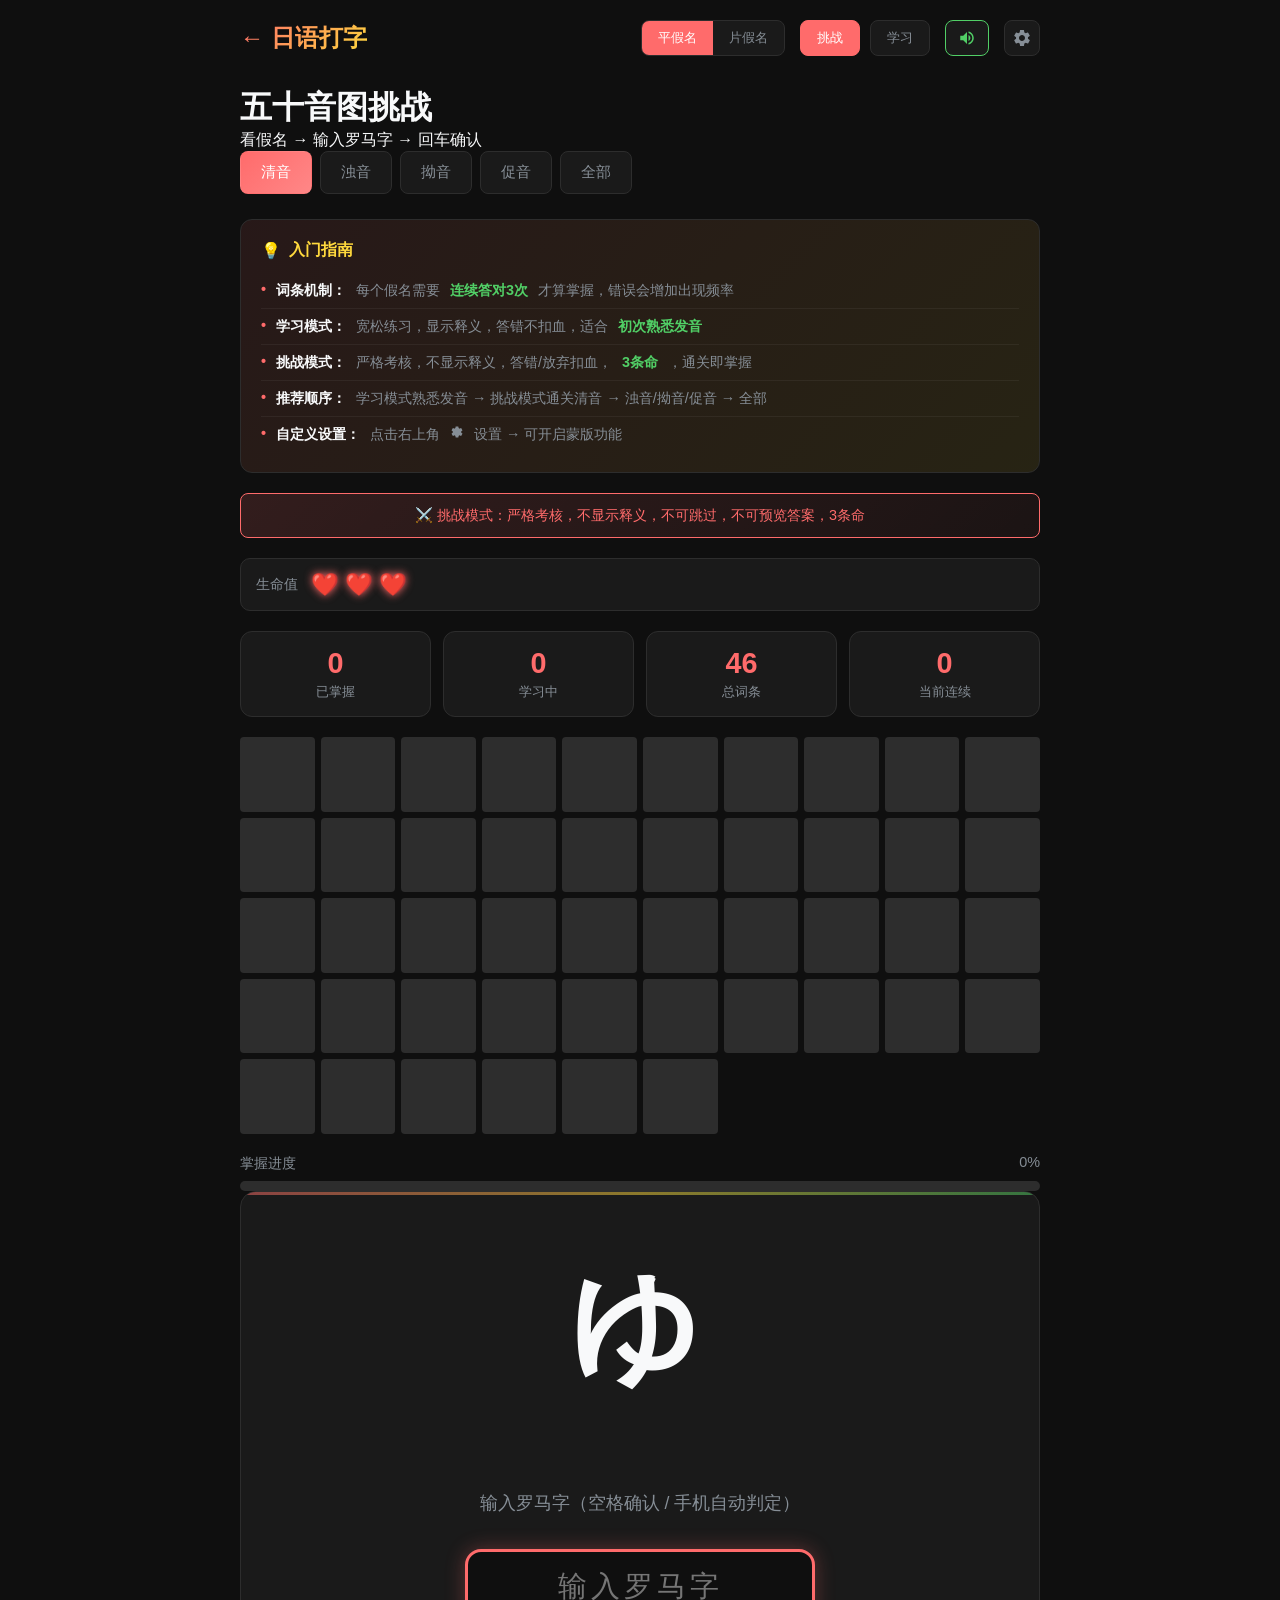
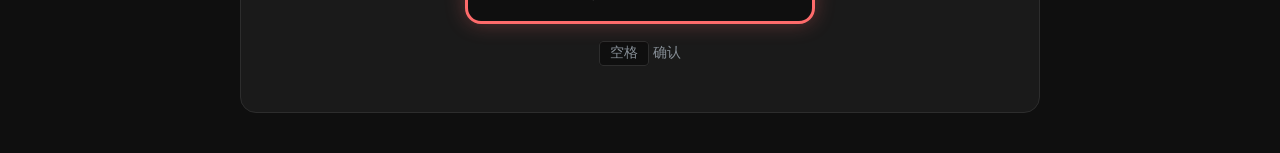
==== commit b2faac68: "fix: 修复设置面板开关状态和添加设置提示 - 修复五十音蒙版开关无法点击的问题 - 修复初始化时设置面板开关状态同步 - 在设置面板底部添加设置入口提示 - 在入门指南中添加设置功能说明" ====
--- a/kana.html
+++ b/kana.html
@@ -45,6 +45,12 @@
             <span id="blurToggleTextSetting">关</span>
           </div>
         </div>
+        <div class="settings-tip">
+          <svg viewBox="0 0 24 24" fill="currentColor" width="14" height="14">
+            <path d="M12 2C6.48 2 2 6.48 2 12s4.48 10 10 10 10-4.48 10-10S17.52 2 12 2zm1 15h-2v-6h2v6zm0-8h-2V7h2v2z"/>
+          </svg>
+          点击右上角 <span style="display:inline-flex;vertical-align:middle;"><svg viewBox="0 0 24 24" fill="currentColor" width="14" height="14"><path d="M19.14 12.94c.04-.31.06-.63.06-.94 0-.31-.02-.63-.06-.94l2.03-1.58a.49.49 0 0 0 .12-.61l-1.92-3.32a.488.488 0 0 0-.59-.22l-2.39.96a7.09 7.09 0 0 0-1.62-.94l-.36-2.54a.484.484 0 0 0-.48-.41h-3.84c-.24 0-.43.17-.47.41l-.36 2.54c-.59.24-1.13.57-1.62.94l-2.39-.96a.49.49 0 0 0-.59.22L2.74 8.87c-.12.21-.08.47.12.61l2.03 1.58c-.04.31-.06.63-.06.94s.02.63.06.94l-2.03 1.58a.49.49 0 0 0-.12.61l1.92 3.32c.12.22.37.29.59.22l2.39-.96c.5.38 1.03.7 1.62.94l.36 2.54c.05.24.24.41.48.41h3.84c.24 0 .44-.17.47-.41l.36-2.54c.59-.24 1.13-.56 1.62-.94l2.39.96c.22.08.47 0 .59-.22l1.92-3.32c.12-.22.07-.47-.12-.61l-2.01-1.58z"/></svg></span> 可打开设置
+        </div>
       </div>
     </div>
     <div class="settings-overlay" id="settingsOverlay" onclick="toggleSettings()"></div>
@@ -69,6 +75,7 @@
         <li><strong>学习模式：</strong>宽松练习，显示释义，答错不扣血，适合<span class="tips-highlight">初次熟悉发音</span></li>
         <li><strong>挑战模式：</strong>严格考核，不显示释义，答错/放弃扣血，<span class="tips-highlight">3条命</span>，通关即掌握</li>
         <li><strong>推荐顺序：</strong>学习模式熟悉发音 → 挑战模式通关清音 → 浊音/拗音/促音 → 全部</li>
+        <li><strong>自定义设置：</strong>点击右上角 <span style="display:inline-flex;vertical-align:middle;"><svg viewBox="0 0 24 24" fill="currentColor" width="14" height="14"><path d="M19.14 12.94c.04-.31.06-.63.06-.94 0-.31-.02-.63-.06-.94l2.03-1.58a.49.49 0 0 0 .12-.61l-1.92-3.32a.488.488 0 0 0-.59-.22l-2.39.96a7.09 7.09 0 0 0-1.62-.94l-.36-2.54a.484.484 0 0 0-.48-.41h-3.84c-.24 0-.43.17-.47.41l-.36 2.54c-.59.24-1.13.57-1.62.94l-2.39-.96a.49.49 0 0 0-.59.22L2.74 8.87c-.12.21-.08.47.12.61l2.03 1.58c-.04.31-.06.63-.06.94s.02.63.06.94l-2.03 1.58a.49.49 0 0 0-.12.61l1.92 3.32c.12.22.37.29.59.22l2.39-.96c.5.38 1.03.7 1.62.94l.36 2.54c.05.24.24.41.48.41h3.84c.24 0 .44-.17.47-.41l.36-2.54c.59-.24 1.13-.56 1.62-.94l2.39.96c.22.08.47 0 .59-.22l1.92-3.32c.12-.22.07-.47-.12-.61l-2.01-1.58z"/></svg></span> 设置 → 可开启蒙版功能</li>
       </ul>
     </div>
 
@@ -157,7 +164,7 @@
 
 function toggleSettings(){var p=document.getElementById('settingsPanel'),o=document.getElementById('settingsOverlay');if(p.classList.contains('show')){p.classList.remove('show');o.classList.remove('show');}else{p.classList.add('show');o.classList.add('show');}}
 
-function toggleBlurMaskFromSettings(){toggleBlurMask();var b=document.getElementById('blurToggleTextSetting');b.textContent=blurMaskEnabled?'开':'关';}var blurMaskEnabled=false;function toggleBlurMask(){blurMaskEnabled=!blurMaskEnabled;var t=document.getElementById('blurToggle'),tt=document.getElementById('blurToggleText');if(blurMaskEnabled){t.classList.add('active');tt.textContent='蒙版开';}else{t.classList.remove('active');tt.textContent='蒙版关';meaningDisplay.classList.remove('blur-mask','revealed');}try{localStorage.setItem('jtp_blur',blurMaskEnabled);}catch(e){}}function revealBlurMask(){if(meaningDisplay.classList.contains('blur-mask')&&!meaningDisplay.classList.contains('revealed')){meaningDisplay.classList.add('revealed');return true;}return false;}var seionData={groups:[{name:"あ行",items:[{romaji:"a",kana:"あ",meaning:"啊"},{romaji:"i",kana:"い",meaning:"一"},{romaji:"u",kana:"う",meaning:"乌"},{romaji:"e",kana:"え",meaning:"诶"},{romaji:"o",kana:"お",meaning:"哦"}]},{name:"か行",items:[{romaji:"ka",kana:"か",meaning:"咖"},{romaji:"ki",kana:"き",meaning:"key"},{romaji:"ku",kana:"く",meaning:"库"},{romaji:"ke",kana:"け",meaning:"开"},{romaji:"ko",kana:"こ",meaning:"抠"}]},{name:"さ行",items:[{romaji:"sa",kana:"さ",meaning:"撒"},{romaji:"shi",kana:"し",meaning:"吸"},{romaji:"su",kana:"す",meaning:"思"},{romaji:"se",kana:"せ",meaning:"塞"},{romaji:"so",kana:"そ",meaning:"搜"}]},{name:"た行",items:[{romaji:"ta",kana:"た",meaning:"他"},{romaji:"chi",kana:"ち",meaning:"七"},{romaji:"tsu",kana:"つ",meaning:"次"},{romaji:"te",kana:"て",meaning:"忒"},{romaji:"to",kana:"と",meaning:"托"}]},{name:"な行",items:[{romaji:"na",kana:"な",meaning:"那"},{romaji:"ni",kana:"に",meaning:"泥"},{romaji:"nu",kana:"ぬ",meaning:"努"},{romaji:"ne",kana:"ね",meaning:"内"},{romaji:"no",kana:"の",meaning:"诺"}]},{name:"は行",items:[{romaji:"ha",kana:"は",meaning:"哈"},{romaji:"hi",kana:"ひ",meaning:"黑"},{romaji:"fu",kana:"ふ",meaning:"夫"},{romaji:"he",kana:"へ",meaning:"黑(敬)"},{romaji:"ho",kana:"ほ",meaning:"厚"}]},{name:"ま行",items:[{romaji:"ma",kana:"ま",meaning:"妈"},{romaji:"mi",kana:"み",meaning:"米"},{romaji:"mu",kana:"む",meaning:"木"},{romaji:"me",kana:"め",meaning:"妹"},{romaji:"mo",kana:"も",meaning:"摸"}]},{name:"や行",items:[{romaji:"ya",kana:"や",meaning:"呀"},{romaji:"yu",kana:"ゆ",meaning:"优"},{romaji:"yo",kana:"よ",meaning:"哟"}]},{name:"ら行",items:[{romaji:"ra",kana:"ら",meaning:"拉"},{romaji:"ri",kana:"り",meaning:"丽"},{romaji:"ru",kana:"る",meaning:"鲁"},{romaji:"re",kana:"れ",meaning:"来"},{romaji:"ro",kana:"ろ",meaning:"咯"}]},{name:"わ行",items:[{romaji:"wa",kana:"わ",meaning:"哇"},{romaji:"wo",kana:"を",meaning:"哦(宾)"}]},{name:"拨音",items:[{romaji:"n",kana:"ん",meaning:"嗯"}]}]};var kataData={groups:[{name:"ア行",items:[{romaji:"a",kana:"ア",meaning:"啊"},{romaji:"i",kana:"イ",meaning:"一"},{romaji:"u",kana:"ウ",meaning:"乌"},{romaji:"e",kana:"エ",meaning:"诶"},{romaji:"o",kana:"オ",meaning:"哦"}]},{name:"カ行",items:[{romaji:"ka",kana:"カ",meaning:"咖"},{romaji:"ki",kana:"キ",meaning:"key"},{romaji:"ku",kana:"ク",meaning:"库"},{romaji:"ke",kana:"ケ",meaning:"开"},{romaji:"ko",kana:"コ",meaning:"抠"}]},{name:"サ行",items:[{romaji:"sa",kana:"サ",meaning:"撒"},{romaji:"shi",kana:"シ",meaning:"吸"},{romaji:"su",kana:"ス",meaning:"思"},{romaji:"se",kana:"セ",meaning:"塞"},{romaji:"so",kana:"ソ",meaning:"搜"}]},{name:"タ行",items:[{romaji:"ta",kana:"タ",meaning:"他"},{romaji:"chi",kana:"チ",meaning:"七"},{romaji:"tsu",kana:"ツ",meaning:"次"},{romaji:"te",kana:"テ",meaning:"忒"},{romaji:"to",kana:"ト",meaning:"托"}]},{name:"ナ行",items:[{romaji:"na",kana:"ナ",meaning:"那"},{romaji:"ni",kana:"ニ",meaning:"泥"},{romaji:"nu",kana:"ヌ",meaning:"努"},{romaji:"ne",kana:"ネ",meaning:"内"},{romaji:"no",kana:"ノ",meaning:"诺"}]},{name:"ハ行",items:[{romaji:"ha",kana:"ハ",meaning:"哈"},{romaji:"hi",kana:"ヒ",meaning:"黑"},{romaji:"fu",kana:"フ",meaning:"夫"},{romaji:"he",kana:"ヘ",meaning:"黑(敬)"},{romaji:"ho",kana:"ホ",meaning:"厚"}]},{name:"マ行",items:[{romaji:"ma",kana:"マ",meaning:"妈"},{romaji:"mi",kana:"ミ",meaning:"米"},{romaji:"mu",kana:"ム",meaning:"木"},{romaji:"me",kana:"メ",meaning:"妹"},{romaji:"mo",kana:"モ",meaning:"摸"}]},{name:"ヤ行",items:[{romaji:"ya",kana:"ヤ",meaning:"呀"},{romaji:"yu",kana:"ユ",meaning:"优"},{romaji:"yo",kana:"ヨ",meaning:"哟"}]},{name:"ラ行",items:[{romaji:"ra",kana:"ラ",meaning:"拉"},{romaji:"ri",kana:"リ",meaning:"丽"},{romaji:"ru",kana:"ル",meaning:"鲁"},{romaji:"re",kana:"レ",meaning:"来"},{romaji:"ro",kana:"ロ",meaning:"咯"}]},{name:"ワ行",items:[{romaji:"wa",kana:"ワ",meaning:"哇"},{romaji:"wo",kana:"ヲ",meaning:"哦(宾)"}]},{name:"拨音",items:[{romaji:"n",kana:"ン",meaning:"嗯"}]}]};var dakuonData={groups:[{name:"が行",items:[{romaji:"ga",kana:"が",meaning:"嘎"},{romaji:"gi",kana:"ぎ",meaning:"给"},{romaji:"gu",kana:"ぐ",meaning:"古"},{romaji:"ge",kana:"げ",meaning:"给(开)"},{romaji:"go",kana:"ご",meaning:"狗"}]},{name:"ざ行",items:[{romaji:"za",kana:"ざ",meaning:"杂"},{romaji:"ji",kana:"じ",meaning:"鸡"},{romaji:"zu",kana:"ず",meaning:"兹"},{romaji:"ze",kana:"ぜ",meaning:"贼"},{romaji:"zo",kana:"ぞ",meaning:"走"}]},{name:"だ行",items:[{romaji:"da",kana:"だ",meaning:"大"},{romaji:"di",kana:"ぢ",meaning:"地"},{romaji:"du",kana:"づ",meaning:"杜"},{romaji:"de",kana:"で",meaning:"嘚"},{romaji:"do",kana:"ど",meaning:"豆"}]},{name:"ば行",items:[{romaji:"ba",kana:"ば",meaning:"八"},{romaji:"bi",kana:"び",meaning:"比"},{romaji:"bu",kana:"ぶ",meaning:"不"},{romaji:"be",kana:"べ",meaning:"背"},{romaji:"bo",kana:"ぼ",meaning:"波"}]},{name:"半浊音",items:[{romaji:"pa",kana:"ぱ",meaning:"趴"},{romaji:"pi",kana:"ぴ",meaning:"批"},{romaji:"pu",kana:"ぷ",meaning:"铺"},{romaji:"pe",kana:"ぺ",meaning:"沛"},{romaji:"po",kana:"ぽ",meaning:"破"}]}]};var dakuonKataData={groups:[{name:"ガ行",items:[{romaji:"ga",kana:"ガ",meaning:"嘎"},{romaji:"gi",kana:"ギ",meaning:"给"},{romaji:"gu",kana:"グ",meaning:"古"},{romaji:"ge",kana:"ゲ",meaning:"给(开)"},{romaji:"go",kana:"ゴ",meaning:"狗"}]},{name:"ザ行",items:[{romaji:"za",kana:"ザ",meaning:"杂"},{romaji:"ji",kana:"ジ",meaning:"鸡"},{romaji:"zu",kana:"ズ",meaning:"兹"},{romaji:"ze",kana:"ゼ",meaning:"贼"},{romaji:"zo",kana:"ゾ",meaning:"走"}]},{name:"ダ行",items:[{romaji:"da",kana:"ダ",meaning:"大"},{romaji:"di",kana:"ヂ",meaning:"地"},{romaji:"du",kana:"ヅ",meaning:"杜"},{romaji:"de",kana:"デ",meaning:"嘚"},{romaji:"do",kana:"ド",meaning:"豆"}]},{name:"バ行",items:[{romaji:"ba",kana:"バ",meaning:"八"},{romaji:"bi",kana:"ビ",meaning:"比"},{romaji:"bu",kana:"ブ",meaning:"不"},{romaji:"be",kana:"ベ",meaning:"背"},{romaji:"bo",kana:"ボ",meaning:"波"}]},{name:"半浊音",items:[{romaji:"pa",kana:"パ",meaning:"趴"},{romaji:"pi",kana:"ピ",meaning:"批"},{romaji:"pu",kana:"プ",meaning:"铺"},{romaji:"pe",kana:"ペ",meaning:"沛"},{romaji:"po",kana:"ポ",meaning:"破"}]}]};var youonData={groups:[{name:"か行",items:[{romaji:"kya",kana:"きゃ",meaning:"卡呀"},{romaji:"kyu",kana:"きゅ",meaning:"Q"},{romaji:"kyo",kana:"きょ",meaning:"扣呀"}]},{name:"さ行",items:[{romaji:"sha",kana:"しゃ",meaning:"虾"},{romaji:"shu",kana:"しゅ",meaning:"书"},{romaji:"sho",kana:"しょ",meaning:"少"}]},{name:"た行",items:[{romaji:"cha",kana:"ちゃ",meaning:"掐"},{romaji:"chu",kana:"ちゅ",meaning:"秋"},{romaji:"cho",kana:"ちょ",meaning:"敲"}]},{name:"な行",items:[{romaji:"nya",kana:"にゃ",meaning:"娘"},{romaji:"nyu",kana:"にゅ",meaning:"扭"},{romaji:"nyo",kana:"にょ",meaning:"鸟"}]},{name:"は行",items:[{romaji:"hya",kana:"ひゃ",meaning:"喝呀"},{romaji:"hyu",kana:"ひゅ",meaning:"休"},{romaji:"hyo",kana:"ひょ",meaning:"hyoo"}]},{name:"ま行",items:[{romaji:"mya",kana:"みゃ",meaning:"咪呀"},{romaji:"myu",kana:"みゅ",meaning:"谬"},{romaji:"myo",kana:"みょ",meaning:"秒"}]},{name:"ら行",items:[{romaji:"rya",kana:"りゃ",meaning:"利亚"},{romaji:"ryu",kana:"りゅ",meaning:"留"},{romaji:"ryo",kana:"りょ",meaning:"辽"}]},{name:"ぎゃ",items:[{romaji:"gya",kana:"ぎゃ",meaning:"嘎呀"},{romaji:"gyu",kana:"ぎゅ",meaning:"久"},{romaji:"gyo",kana:"ぎょ",meaning:"救"}]},{name:"じゃ",items:[{romaji:"ja",kana:"じゃ",meaning:"加"},{romaji:"ju",kana:"じゅ",meaning:"旧"},{romaji:"jo",kana:"じょ",meaning:"女"}]},{name:"びゃ",items:[{romaji:"bya",kana:"びゃ",meaning:"逼呀"},{romaji:"byu",kana:"びゅ",meaning:"逼尤"},{romaji:"byo",kana:"びょ",meaning:"表"}]},{name:"ぴゃ",items:[{romaji:"pya",kana:"ぴゃ",meaning:"批呀"},{romaji:"pyu",kana:"ぴゅ",meaning:"皮尤"},{romaji:"pyo",kana:"ぴょ",meaning:"飘"}]}]};var youonKataData={groups:[{name:"キャ",items:[{romaji:"kya",kana:"キャ",meaning:"卡呀"},{romaji:"kyu",kana:"キュ",meaning:"Q"},{romaji:"kyo",kana:"キョ",meaning:"扣呀"}]},{name:"シャ",items:[{romaji:"sha",kana:"シャ",meaning:"虾"},{romaji:"shu",kana:"シュ",meaning:"书"},{romaji:"sho",kana:"ショ",meaning:"少"}]},{name:"チャ",items:[{romaji:"cha",kana:"チャ",meaning:"掐"},{romaji:"chu",kana:"チュ",meaning:"秋"},{romaji:"cho",kana:"チョ",meaning:"敲"}]},{name:"ニャ",items:[{romaji:"nya",kana:"ニャ",meaning:"娘"},{romaji:"nyu",kana:"ニュ",meaning:"扭"},{romaji:"nyo",kana:"ニョ",meaning:"鸟"}]},{name:"ヒャ",items:[{romaji:"hya",kana:"ヒャ",meaning:"喝呀"},{romaji:"hyu",kana:"ヒュ",meaning:"休"},{romaji:"hyo",kana:"ヒョ",meaning:"hyoo"}]},{name:"ミャ",items:[{romaji:"mya",kana:"ミャ",meaning:"咪呀"},{romaji:"myu",kana:"ミュ",meaning:"谬"},{romaji:"myo",kana:"ミョ",meaning:"秒"}]},{name:"リャ",items:[{romaji:"rya",kana:"リャ",meaning:"利亚"},{romaji:"ryu",kana:"リュ",meaning:"留"},{romaji:"ryo",kana:"リョ",meaning:"辽"}]},{name:"ギャ",items:[{romaji:"gya",kana:"ギャ",meaning:"嘎呀"},{romaji:"gyu",kana:"ギュ",meaning:"久"},{romaji:"gyo",kana:"ギョ",meaning:"救"}]},{name:"ジャ",items:[{romaji:"ja",kana:"ジャ",meaning:"加"},{romaji:"ju",kana:"ジュ",meaning:"旧"},{romaji:"jo",kana:"ジョ",meaning:"女"}]},{name:"ビャ",items:[{romaji:"bya",kana:"ビャ",meaning:"逼呀"},{romaji:"byu",kana:"ビュ",meaning:"逼尤"},{romaji:"byo",kana:"ビョ",meaning:"表"}]},{name:"ピャ",items:[{romaji:"pya",kana:"ピャ",meaning:"批呀"},{romaji:"pyu",kana:"ピュ",meaning:"皮尤"},{romaji:"pyo",kana:"ピョ",meaning:"飘"}]}]};var sokuonData={items:[{romaji:"kka",kana:"っか",meaning:"咖"},{romaji:"kki",kana:"っき",meaning:"key"},{romaji:"kku",kana:"っく",meaning:"哭"},{romaji:"tte",kana:"って",meaning:"忒"},{romaji:"tto",kana:"っと",meaning:"托"},{romaji:"ssu",kana:"っす",meaning:"司"},{romaji:"ppa",kana:"っぱ",meaning:"趴"}]};var sokuonKataData={items:[{romaji:"kka",kana:"ッカ",meaning:"咖"},{romaji:"kki",kana:"ッキ",meaning:"key"},{romaji:"kku",kana:"ック",meaning:"哭"},{romaji:"tte",kana:"ッテ",meaning:"忒"},{romaji:"tto",kana:"ット",meaning:"托"},{romaji:"ssu",kana:"ッス",meaning:"司"},{romaji:"ppa",kana:"ッパ",meaning:"趴"}]};var currentKanaType='hira',currentMode='challenge',currentStage='seion';var itemStates={},itemsList=[],currentItem=null;var totalAttempts=0,maxStreak=0,currentStreak=0,startTime=null,isComplete=false,answerShown=false;var health=3,MAX_HEALTH=3;var kanaDisplay=document.getElementById('kanaDisplay');var meaningDisplay=document.getElementById('meaningDisplay');var hintText=document.getElementById('hintText');var typingInput=document.getElementById('typingInput');var progressGrid=document.getElementById('progressGrid');var comboOverlay=document.getElementById('comboOverlay');var correctPopup=document.getElementById('correctPopup');function getStorageKey(stage){return'jtp_kana_'+stage;}function loadItemStates(stage){try{var r=localStorage.getItem(getStorageKey(stage));return r?JSON.parse(r):{};}catch(e){return{};}}function saveItemStates(stage){try{localStorage.setItem(getStorageKey(stage),JSON.stringify(itemStates));}catch(e){}}function getCurrentData(){var isKata=currentKanaType==='kata';return{seion:isKata?kataData:seionData,dakuon:isKata?dakuonKataData:dakuonData,youon:isKata?youonKataData:youonData,sokuon:isKata?sokuonKataData:sokuonData};}function initItemStates(stage){var data=getCurrentData(),items=[];if(stage==='all'){data.seion.groups.forEach(function(g){items.push.apply(items,g.items);});data.dakuon.groups.forEach(function(g){items.push.apply(items,g.items);});data.youon.groups.forEach(function(g){items.push.apply(items,g.items);});items.push.apply(items,data.sokuon.items);}else if(stage==='seion')data.seion.groups.forEach(function(g){items.push.apply(items,g.items);});else if(stage==='dakuon')data.dakuon.groups.forEach(function(g){items.push.apply(items,g.items);});else if(stage==='youon')data.youon.groups.forEach(function(g){items.push.apply(items,g.items);});else if(stage==='sokuon')items=data.sokuon.items;var seen={},unique=[];items.forEach(function(it){if(!seen[it.romaji]){seen[it.romaji]=true;unique.push(it);}});itemsList=unique;var saved=loadItemStates(stage);itemStates={};itemsList.forEach(function(it){itemStates[it.romaji]=saved[it.romaji]||{correct:0,wrong:0};});renderProgressGrid();updateStats();}function renderProgressGrid(){progressGrid.innerHTML='';itemsList.forEach(function(it){var dot=document.createElement('div');dot.className='progress-dot';var s=itemStates[it.romaji];if(s.correct>=3)dot.classList.add('mastered');else if(s.wrong>0)dot.classList.add('wrong');else if(s.correct>0)dot.classList.add('learning');progressGrid.appendChild(dot);});}function updateStats(){var m=0,l=0;itemsList.forEach(function(it){var s=itemStates[it.romaji];if(s.correct>=3)m++;else if(s.correct>0||s.wrong>0)l++;});document.getElementById('masteredCount').textContent=m;document.getElementById('learningCount').textContent=l;document.getElementById('totalItems').textContent=itemsList.length;document.getElementById('streakCount').textContent=currentStreak;var pct=itemsList.length>0?Math.round((m/itemsList.length)*100):0;document.getElementById('progressPercent').textContent=pct+'%';document.getElementById('progressFill').style.width=pct+'%';}function getNextItem(){var un=itemsList.filter(function(it){return itemStates[it.romaji].correct<3;});if(!un.length)return null;var wts=un.map(function(it){var s=itemStates[it.romaji];var wt=1+s.wrong*2;wt=Math.max(1,wt-s.correct*0.5);return{item:it,weight:wt};});var tot=wts.reduce(function(s,w){return s+w.weight;},0);var r=Math.random()*tot;for(var i=0;i<wts.length;i++){r-=wts[i].weight;if(r<=0)return wts[i].item;}return wts[0].item;}function updateDisplay(){currentItem=getNextItem();answerShown=false;if(!currentItem){showComplete();return;}kanaDisplay.classList.remove('pop');void kanaDisplay.offsetWidth;kanaDisplay.classList.add('pop');kanaDisplay.textContent=currentItem.kana;if(currentMode==='learn'){meaningDisplay.textContent=currentItem.meaning;if(blurMaskEnabled){meaningDisplay.classList.remove('revealed');meaningDisplay.classList.add('show','blur-mask');}else{meaningDisplay.classList.remove('blur-mask','revealed');meaningDisplay.classList.add('show');}}else{meaningDisplay.textContent='';meaningDisplay.classList.remove('show','blur-mask','revealed');}hintText.textContent='输入罗马字（空格确认 / 手机自动判定）';hintText.classList.remove('correct','wrong');typingInput.value='';typingInput.focus();}function showAnswer(){if(!currentItem||answerShown)return;answerShown=true;meaningDisplay.textContent=currentItem.meaning;meaningDisplay.classList.add('show');hintText.textContent='答案: '+currentItem.romaji;hintText.classList.add('wrong');}function showCombo(c){comboOverlay.textContent=c+' COMBO!';comboOverlay.classList.remove('show');void comboOverlay.offsetWidth;comboOverlay.classList.add('show');playSound('combo');}function showCorrectPopup(){correctPopup.classList.remove('show');void correctPopup.offsetWidth;correctPopup.classList.add('show');}function checkAnswer(i,t){return i.toLowerCase().trim()===t.toLowerCase().trim();}function setKanaType(t){currentKanaType=t;document.getElementById('btnHira').classList.toggle('active',t==='hira');document.getElementById('btnKata').classList.toggle('active',t==='kata');initItemStates(currentStage);updateDisplay();}function setMode(m){currentMode=m;document.getElementById('modeChallenge').classList.toggle('active',m==='challenge');document.getElementById('modeLearn').classList.toggle('active',m==='learn');document.getElementById('learnModeHint').style.display=m==='learn'?'block':'none';document.getElementById('challengeHint').style.display=m==='challenge'?'flex':'none';document.getElementById('healthBar').style.display=m==='challenge'?'flex':'none';document.getElementById('tipText').innerHTML=m==='learn'?'<kbd>空格</kbd> 确认 &nbsp;|&nbsp; <kbd>Tab</kbd> 显示答案 &nbsp;|&nbsp; <kbd>Enter</kbd> 跳过':'<kbd>空格</kbd> 确认';health=MAX_HEALTH;updateHealthDisplay();totalAttempts=0;maxStreak=0;currentStreak=0;startTime=Date.now();}function updateHealthDisplay(){var hearts=document.querySelectorAll('.heart');hearts.forEach(function(h,i){if(i<health){h.classList.add('full');h.classList.remove('empty');h.textContent='❤️';}else{h.classList.remove('full');h.classList.add('empty');h.textContent='🖤';}});}function loseHealth(){if(health>0){var hearts=document.querySelectorAll('.heart');var lh=hearts[health-1];lh.classList.add('losing');setTimeout(function(){lh.classList.remove('losing');},500);health--;updateHealthDisplay();}if(health<=0)showFailOverlay();}function showFailOverlay(){isComplete=true;document.getElementById('failAttempts').textContent=totalAttempts;document.getElementById('failStreak').textContent=maxStreak;document.getElementById('failOverlay').classList.add('show');playSound('wrong');}function switchToLearnMode(){document.getElementById('failOverlay').classList.remove('show');setMode('learn');restartPractice();}function restartChallenge(){document.getElementById('failOverlay').classList.remove('show');setMode('challenge');restartPractice();}function switchStage(s){currentStage=s;document.querySelectorAll('.stage-tab').forEach(function(t){t.classList.toggle('active',t.dataset.stage===s);});totalAttempts=0;maxStreak=0;currentStreak=0;isComplete=false;startTime=Date.now();initItemStates(s);document.getElementById('practiceArea').style.display='block';document.getElementById('completeScreen').classList.remove('show');updateDisplay();}typingInput.addEventListener('keydown',function(e){if(isComplete)return;if(e.key===' '){}if(e.key==='Tab'){e.preventDefault();if(currentMode==='learn'){if(!revealBlurMask())showAnswer();}else{loseHealth();if(health>0)updateDisplay();}}if(e.key==='Enter'){e.preventDefault();submitAnswer();}});var isTouchDevice=window.matchMedia('(pointer: coarse)').matches;typingInput.addEventListener('input',function(){if(isComplete||!currentItem||!isTouchDevice)return;var v=typingInput.value.trim();if(v.length>=currentItem.romaji.length)setTimeout(function(){submitAnswer();},100);});typingInput.addEventListener('click',function(){this.focus();});meaningDisplay.addEventListener('click',function(){if(currentMode==='learn')revealBlurMask();});document.getElementById('practiceArea').addEventListener('click',function(){if(!isComplete)typingInput.focus();});function submitAnswer(){var input=typingInput.value.trim();if(!input||!currentItem)return;totalAttempts++;var state=itemStates[currentItem.romaji];var correct=checkAnswer(input,currentItem.romaji);if(correct){state.correct++;currentStreak++;if(currentStreak>maxStreak)maxStreak=currentStreak;typingInput.classList.add('correct');hintText.textContent='✓ 正确！';hintText.classList.add('correct');meaningDisplay.textContent=currentItem.meaning;meaningDisplay.classList.add('show');playSound('correct');showCorrectPopup();if(currentStreak>=3)showCombo(currentStreak);saveItemStates(currentStage);setTimeout(function(){typingInput.classList.remove('correct');updateDisplay();renderProgressGrid();updateStats();},500);}else{state.wrong++;currentStreak=0;typingInput.classList.add('wrong');playSound('wrong');saveItemStates(currentStage);if(currentMode==='learn'){meaningDisplay.textContent=currentItem.meaning;meaningDisplay.classList.add('show');hintText.textContent='✗ 正确答案是: '+currentItem.romaji;hintText.classList.add('wrong');setTimeout(function(){typingInput.classList.remove('wrong');typingInput.value='';typingInput.focus();},600);}else{hintText.textContent='✗ 正确答案是: '+currentItem.romaji;hintText.classList.add('wrong');meaningDisplay.textContent=currentItem.meaning;meaningDisplay.classList.add('show');loseHealth();setTimeout(function(){if(health>0){typingInput.classList.remove('wrong');updateDisplay();}},1000);}}}function showComplete(){isComplete=true;document.getElementById('practiceArea').style.display='none';document.getElementById('completeScreen').classList.add('show');var t=Math.round((Date.now()-startTime)/1000);document.getElementById('finalStreak').textContent=maxStreak;document.getElementById('finalAttempts').textContent=totalAttempts;document.getElementById('finalTime').textContent=t+'s';playSound('complete');}function restartPractice(){switchStage(currentStage);}function init(){try{soundEnabled=localStorage.getItem('jtp_sound')!=='false';if(!soundEnabled){document.getElementById('soundToggle').classList.remove('active');document.getElementById('soundIcon').innerHTML='<path d="M16.5 12c0-1.77-1.02-3.29-2.5-4.03v2.21l2.45 2.45c.03-.2.05-.41.05-.63zm2.5 0c0 .94-.2 1.82-.54 2.64l1.51 1.51C20.63 14.91 21 13.5 21 12c0-4.28-2.99-7.86-7-8.77v2.06c2.89.86 5 3.54 5 6.71zM4.27 3L3 4.27 7.73 9H3v6h4l5 5v-6.73l4.25 4.25c-.67.52-1.42.93-2.25 1.18v2.06c1.38-.31 2.63-.95 3.69-1.81L19.73 21 21 19.73l-9-9L4.27 3zM12 4L9.91 6.09 12 8.18V4z"/>';}}catch(e){}try{blurMaskEnabled=localStorage.getItem('jtp_blur')==='true';if(blurMaskEnabled){document.getElementById('blurToggle').classList.add('active');document.getElementById('blurToggleText').textContent='蒙版开';}}catch(e){}initItemStates('seion');setMode('challenge');updateDisplay();startTime=Date.now();}init();
+function toggleBlurMaskFromSettings(){toggleBlurMask();var b=document.getElementById('blurToggleTextSetting'),t=document.getElementById('blurToggleSetting');if(blurMaskEnabled){b.textContent='开';t.classList.add('active');}else{b.textContent='关';t.classList.remove('active');}}var blurMaskEnabled=false;function toggleBlurMask(){blurMaskEnabled=!blurMaskEnabled;var t=document.getElementById('blurToggle'),tt=document.getElementById('blurToggleText');if(blurMaskEnabled){if(t)t.classList.add('active');if(tt)tt.textContent='开';meaningDisplay.classList.add('blur-mask');meaningDisplay.classList.remove('revealed');}else{if(t)t.classList.remove('active');if(tt)tt.textContent='关';meaningDisplay.classList.remove('blur-mask','revealed');}try{localStorage.setItem('jtp_blur',blurMaskEnabled);}catch(e){}}function revealBlurMask(){if(meaningDisplay.classList.contains('blur-mask')&&!meaningDisplay.classList.contains('revealed')){meaningDisplay.classList.add('revealed');return true;}return false;}var seionData={groups:[{name:"あ行",items:[{romaji:"a",kana:"あ",meaning:"啊"},{romaji:"i",kana:"い",meaning:"一"},{romaji:"u",kana:"う",meaning:"乌"},{romaji:"e",kana:"え",meaning:"诶"},{romaji:"o",kana:"お",meaning:"哦"}]},{name:"か行",items:[{romaji:"ka",kana:"か",meaning:"咖"},{romaji:"ki",kana:"き",meaning:"key"},{romaji:"ku",kana:"く",meaning:"库"},{romaji:"ke",kana:"け",meaning:"开"},{romaji:"ko",kana:"こ",meaning:"抠"}]},{name:"さ行",items:[{romaji:"sa",kana:"さ",meaning:"撒"},{romaji:"shi",kana:"し",meaning:"吸"},{romaji:"su",kana:"す",meaning:"思"},{romaji:"se",kana:"せ",meaning:"塞"},{romaji:"so",kana:"そ",meaning:"搜"}]},{name:"た行",items:[{romaji:"ta",kana:"た",meaning:"他"},{romaji:"chi",kana:"ち",meaning:"七"},{romaji:"tsu",kana:"つ",meaning:"次"},{romaji:"te",kana:"て",meaning:"忒"},{romaji:"to",kana:"と",meaning:"托"}]},{name:"な行",items:[{romaji:"na",kana:"な",meaning:"那"},{romaji:"ni",kana:"に",meaning:"泥"},{romaji:"nu",kana:"ぬ",meaning:"努"},{romaji:"ne",kana:"ね",meaning:"内"},{romaji:"no",kana:"の",meaning:"诺"}]},{name:"は行",items:[{romaji:"ha",kana:"は",meaning:"哈"},{romaji:"hi",kana:"ひ",meaning:"黑"},{romaji:"fu",kana:"ふ",meaning:"夫"},{romaji:"he",kana:"へ",meaning:"黑(敬)"},{romaji:"ho",kana:"ほ",meaning:"厚"}]},{name:"ま行",items:[{romaji:"ma",kana:"ま",meaning:"妈"},{romaji:"mi",kana:"み",meaning:"米"},{romaji:"mu",kana:"む",meaning:"木"},{romaji:"me",kana:"め",meaning:"妹"},{romaji:"mo",kana:"も",meaning:"摸"}]},{name:"や行",items:[{romaji:"ya",kana:"や",meaning:"呀"},{romaji:"yu",kana:"ゆ",meaning:"优"},{romaji:"yo",kana:"よ",meaning:"哟"}]},{name:"ら行",items:[{romaji:"ra",kana:"ら",meaning:"拉"},{romaji:"ri",kana:"り",meaning:"丽"},{romaji:"ru",kana:"る",meaning:"鲁"},{romaji:"re",kana:"れ",meaning:"来"},{romaji:"ro",kana:"ろ",meaning:"咯"}]},{name:"わ行",items:[{romaji:"wa",kana:"わ",meaning:"哇"},{romaji:"wo",kana:"を",meaning:"哦(宾)"}]},{name:"拨音",items:[{romaji:"n",kana:"ん",meaning:"嗯"}]}]};var kataData={groups:[{name:"ア行",items:[{romaji:"a",kana:"ア",meaning:"啊"},{romaji:"i",kana:"イ",meaning:"一"},{romaji:"u",kana:"ウ",meaning:"乌"},{romaji:"e",kana:"エ",meaning:"诶"},{romaji:"o",kana:"オ",meaning:"哦"}]},{name:"カ行",items:[{romaji:"ka",kana:"カ",meaning:"咖"},{romaji:"ki",kana:"キ",meaning:"key"},{romaji:"ku",kana:"ク",meaning:"库"},{romaji:"ke",kana:"ケ",meaning:"开"},{romaji:"ko",kana:"コ",meaning:"抠"}]},{name:"サ行",items:[{romaji:"sa",kana:"サ",meaning:"撒"},{romaji:"shi",kana:"シ",meaning:"吸"},{romaji:"su",kana:"ス",meaning:"思"},{romaji:"se",kana:"セ",meaning:"塞"},{romaji:"so",kana:"ソ",meaning:"搜"}]},{name:"タ行",items:[{romaji:"ta",kana:"タ",meaning:"他"},{romaji:"chi",kana:"チ",meaning:"七"},{romaji:"tsu",kana:"ツ",meaning:"次"},{romaji:"te",kana:"テ",meaning:"忒"},{romaji:"to",kana:"ト",meaning:"托"}]},{name:"ナ行",items:[{romaji:"na",kana:"ナ",meaning:"那"},{romaji:"ni",kana:"ニ",meaning:"泥"},{romaji:"nu",kana:"ヌ",meaning:"努"},{romaji:"ne",kana:"ネ",meaning:"内"},{romaji:"no",kana:"ノ",meaning:"诺"}]},{name:"ハ行",items:[{romaji:"ha",kana:"ハ",meaning:"哈"},{romaji:"hi",kana:"ヒ",meaning:"黑"},{romaji:"fu",kana:"フ",meaning:"夫"},{romaji:"he",kana:"ヘ",meaning:"黑(敬)"},{romaji:"ho",kana:"ホ",meaning:"厚"}]},{name:"マ行",items:[{romaji:"ma",kana:"マ",meaning:"妈"},{romaji:"mi",kana:"ミ",meaning:"米"},{romaji:"mu",kana:"ム",meaning:"木"},{romaji:"me",kana:"メ",meaning:"妹"},{romaji:"mo",kana:"モ",meaning:"摸"}]},{name:"ヤ行",items:[{romaji:"ya",kana:"ヤ",meaning:"呀"},{romaji:"yu",kana:"ユ",meaning:"优"},{romaji:"yo",kana:"ヨ",meaning:"哟"}]},{name:"ラ行",items:[{romaji:"ra",kana:"ラ",meaning:"拉"},{romaji:"ri",kana:"リ",meaning:"丽"},{romaji:"ru",kana:"ル",meaning:"鲁"},{romaji:"re",kana:"レ",meaning:"来"},{romaji:"ro",kana:"ロ",meaning:"咯"}]},{name:"ワ行",items:[{romaji:"wa",kana:"ワ",meaning:"哇"},{romaji:"wo",kana:"ヲ",meaning:"哦(宾)"}]},{name:"拨音",items:[{romaji:"n",kana:"ン",meaning:"嗯"}]}]};var dakuonData={groups:[{name:"が行",items:[{romaji:"ga",kana:"が",meaning:"嘎"},{romaji:"gi",kana:"ぎ",meaning:"给"},{romaji:"gu",kana:"ぐ",meaning:"古"},{romaji:"ge",kana:"げ",meaning:"给(开)"},{romaji:"go",kana:"ご",meaning:"狗"}]},{name:"ざ行",items:[{romaji:"za",kana:"ざ",meaning:"杂"},{romaji:"ji",kana:"じ",meaning:"鸡"},{romaji:"zu",kana:"ず",meaning:"兹"},{romaji:"ze",kana:"ぜ",meaning:"贼"},{romaji:"zo",kana:"ぞ",meaning:"走"}]},{name:"だ行",items:[{romaji:"da",kana:"だ",meaning:"大"},{romaji:"di",kana:"ぢ",meaning:"地"},{romaji:"du",kana:"づ",meaning:"杜"},{romaji:"de",kana:"で",meaning:"嘚"},{romaji:"do",kana:"ど",meaning:"豆"}]},{name:"ば行",items:[{romaji:"ba",kana:"ば",meaning:"八"},{romaji:"bi",kana:"び",meaning:"比"},{romaji:"bu",kana:"ぶ",meaning:"不"},{romaji:"be",kana:"べ",meaning:"背"},{romaji:"bo",kana:"ぼ",meaning:"波"}]},{name:"半浊音",items:[{romaji:"pa",kana:"ぱ",meaning:"趴"},{romaji:"pi",kana:"ぴ",meaning:"批"},{romaji:"pu",kana:"ぷ",meaning:"铺"},{romaji:"pe",kana:"ぺ",meaning:"沛"},{romaji:"po",kana:"ぽ",meaning:"破"}]}]};var dakuonKataData={groups:[{name:"ガ行",items:[{romaji:"ga",kana:"ガ",meaning:"嘎"},{romaji:"gi",kana:"ギ",meaning:"给"},{romaji:"gu",kana:"グ",meaning:"古"},{romaji:"ge",kana:"ゲ",meaning:"给(开)"},{romaji:"go",kana:"ゴ",meaning:"狗"}]},{name:"ザ行",items:[{romaji:"za",kana:"ザ",meaning:"杂"},{romaji:"ji",kana:"ジ",meaning:"鸡"},{romaji:"zu",kana:"ズ",meaning:"兹"},{romaji:"ze",kana:"ゼ",meaning:"贼"},{romaji:"zo",kana:"ゾ",meaning:"走"}]},{name:"ダ行",items:[{romaji:"da",kana:"ダ",meaning:"大"},{romaji:"di",kana:"ヂ",meaning:"地"},{romaji:"du",kana:"ヅ",meaning:"杜"},{romaji:"de",kana:"デ",meaning:"嘚"},{romaji:"do",kana:"ド",meaning:"豆"}]},{name:"バ行",items:[{romaji:"ba",kana:"バ",meaning:"八"},{romaji:"bi",kana:"ビ",meaning:"比"},{romaji:"bu",kana:"ブ",meaning:"不"},{romaji:"be",kana:"ベ",meaning:"背"},{romaji:"bo",kana:"ボ",meaning:"波"}]},{name:"半浊音",items:[{romaji:"pa",kana:"パ",meaning:"趴"},{romaji:"pi",kana:"ピ",meaning:"批"},{romaji:"pu",kana:"プ",meaning:"铺"},{romaji:"pe",kana:"ペ",meaning:"沛"},{romaji:"po",kana:"ポ",meaning:"破"}]}]};var youonData={groups:[{name:"か行",items:[{romaji:"kya",kana:"きゃ",meaning:"卡呀"},{romaji:"kyu",kana:"きゅ",meaning:"Q"},{romaji:"kyo",kana:"きょ",meaning:"扣呀"}]},{name:"さ行",items:[{romaji:"sha",kana:"しゃ",meaning:"虾"},{romaji:"shu",kana:"しゅ",meaning:"书"},{romaji:"sho",kana:"しょ",meaning:"少"}]},{name:"た行",items:[{romaji:"cha",kana:"ちゃ",meaning:"掐"},{romaji:"chu",kana:"ちゅ",meaning:"秋"},{romaji:"cho",kana:"ちょ",meaning:"敲"}]},{name:"な行",items:[{romaji:"nya",kana:"にゃ",meaning:"娘"},{romaji:"nyu",kana:"にゅ",meaning:"扭"},{romaji:"nyo",kana:"にょ",meaning:"鸟"}]},{name:"は行",items:[{romaji:"hya",kana:"ひゃ",meaning:"喝呀"},{romaji:"hyu",kana:"ひゅ",meaning:"休"},{romaji:"hyo",kana:"ひょ",meaning:"hyoo"}]},{name:"ま行",items:[{romaji:"mya",kana:"みゃ",meaning:"咪呀"},{romaji:"myu",kana:"みゅ",meaning:"谬"},{romaji:"myo",kana:"みょ",meaning:"秒"}]},{name:"ら行",items:[{romaji:"rya",kana:"りゃ",meaning:"利亚"},{romaji:"ryu",kana:"りゅ",meaning:"留"},{romaji:"ryo",kana:"りょ",meaning:"辽"}]},{name:"ぎゃ",items:[{romaji:"gya",kana:"ぎゃ",meaning:"嘎呀"},{romaji:"gyu",kana:"ぎゅ",meaning:"久"},{romaji:"gyo",kana:"ぎょ",meaning:"救"}]},{name:"じゃ",items:[{romaji:"ja",kana:"じゃ",meaning:"加"},{romaji:"ju",kana:"じゅ",meaning:"旧"},{romaji:"jo",kana:"じょ",meaning:"女"}]},{name:"びゃ",items:[{romaji:"bya",kana:"びゃ",meaning:"逼呀"},{romaji:"byu",kana:"びゅ",meaning:"逼尤"},{romaji:"byo",kana:"びょ",meaning:"表"}]},{name:"ぴゃ",items:[{romaji:"pya",kana:"ぴゃ",meaning:"批呀"},{romaji:"pyu",kana:"ぴゅ",meaning:"皮尤"},{romaji:"pyo",kana:"ぴょ",meaning:"飘"}]}]};var youonKataData={groups:[{name:"キャ",items:[{romaji:"kya",kana:"キャ",meaning:"卡呀"},{romaji:"kyu",kana:"キュ",meaning:"Q"},{romaji:"kyo",kana:"キョ",meaning:"扣呀"}]},{name:"シャ",items:[{romaji:"sha",kana:"シャ",meaning:"虾"},{romaji:"shu",kana:"シュ",meaning:"书"},{romaji:"sho",kana:"ショ",meaning:"少"}]},{name:"チャ",items:[{romaji:"cha",kana:"チャ",meaning:"掐"},{romaji:"chu",kana:"チュ",meaning:"秋"},{romaji:"cho",kana:"チョ",meaning:"敲"}]},{name:"ニャ",items:[{romaji:"nya",kana:"ニャ",meaning:"娘"},{romaji:"nyu",kana:"ニュ",meaning:"扭"},{romaji:"nyo",kana:"ニョ",meaning:"鸟"}]},{name:"ヒャ",items:[{romaji:"hya",kana:"ヒャ",meaning:"喝呀"},{romaji:"hyu",kana:"ヒュ",meaning:"休"},{romaji:"hyo",kana:"ヒョ",meaning:"hyoo"}]},{name:"ミャ",items:[{romaji:"mya",kana:"ミャ",meaning:"咪呀"},{romaji:"myu",kana:"ミュ",meaning:"谬"},{romaji:"myo",kana:"ミョ",meaning:"秒"}]},{name:"リャ",items:[{romaji:"rya",kana:"リャ",meaning:"利亚"},{romaji:"ryu",kana:"リュ",meaning:"留"},{romaji:"ryo",kana:"リョ",meaning:"辽"}]},{name:"ギャ",items:[{romaji:"gya",kana:"ギャ",meaning:"嘎呀"},{romaji:"gyu",kana:"ギュ",meaning:"久"},{romaji:"gyo",kana:"ギョ",meaning:"救"}]},{name:"ジャ",items:[{romaji:"ja",kana:"ジャ",meaning:"加"},{romaji:"ju",kana:"ジュ",meaning:"旧"},{romaji:"jo",kana:"ジョ",meaning:"女"}]},{name:"ビャ",items:[{romaji:"bya",kana:"ビャ",meaning:"逼呀"},{romaji:"byu",kana:"ビュ",meaning:"逼尤"},{romaji:"byo",kana:"ビョ",meaning:"表"}]},{name:"ピャ",items:[{romaji:"pya",kana:"ピャ",meaning:"批呀"},{romaji:"pyu",kana:"ピュ",meaning:"皮尤"},{romaji:"pyo",kana:"ピョ",meaning:"飘"}]}]};var sokuonData={items:[{romaji:"kka",kana:"っか",meaning:"咖"},{romaji:"kki",kana:"っき",meaning:"key"},{romaji:"kku",kana:"っく",meaning:"哭"},{romaji:"tte",kana:"って",meaning:"忒"},{romaji:"tto",kana:"っと",meaning:"托"},{romaji:"ssu",kana:"っす",meaning:"司"},{romaji:"ppa",kana:"っぱ",meaning:"趴"}]};var sokuonKataData={items:[{romaji:"kka",kana:"ッカ",meaning:"咖"},{romaji:"kki",kana:"ッキ",meaning:"key"},{romaji:"kku",kana:"ック",meaning:"哭"},{romaji:"tte",kana:"ッテ",meaning:"忒"},{romaji:"tto",kana:"ット",meaning:"托"},{romaji:"ssu",kana:"ッス",meaning:"司"},{romaji:"ppa",kana:"ッパ",meaning:"趴"}]};var currentKanaType='hira',currentMode='challenge',currentStage='seion';var itemStates={},itemsList=[],currentItem=null;var totalAttempts=0,maxStreak=0,currentStreak=0,startTime=null,isComplete=false,answerShown=false;var health=3,MAX_HEALTH=3;var kanaDisplay=document.getElementById('kanaDisplay');var meaningDisplay=document.getElementById('meaningDisplay');var hintText=document.getElementById('hintText');var typingInput=document.getElementById('typingInput');var progressGrid=document.getElementById('progressGrid');var comboOverlay=document.getElementById('comboOverlay');var correctPopup=document.getElementById('correctPopup');function getStorageKey(stage){return'jtp_kana_'+stage;}function loadItemStates(stage){try{var r=localStorage.getItem(getStorageKey(stage));return r?JSON.parse(r):{};}catch(e){return{};}}function saveItemStates(stage){try{localStorage.setItem(getStorageKey(stage),JSON.stringify(itemStates));}catch(e){}}function getCurrentData(){var isKata=currentKanaType==='kata';return{seion:isKata?kataData:seionData,dakuon:isKata?dakuonKataData:dakuonData,youon:isKata?youonKataData:youonData,sokuon:isKata?sokuonKataData:sokuonData};}function initItemStates(stage){var data=getCurrentData(),items=[];if(stage==='all'){data.seion.groups.forEach(function(g){items.push.apply(items,g.items);});data.dakuon.groups.forEach(function(g){items.push.apply(items,g.items);});data.youon.groups.forEach(function(g){items.push.apply(items,g.items);});items.push.apply(items,data.sokuon.items);}else if(stage==='seion')data.seion.groups.forEach(function(g){items.push.apply(items,g.items);});else if(stage==='dakuon')data.dakuon.groups.forEach(function(g){items.push.apply(items,g.items);});else if(stage==='youon')data.youon.groups.forEach(function(g){items.push.apply(items,g.items);});else if(stage==='sokuon')items=data.sokuon.items;var seen={},unique=[];items.forEach(function(it){if(!seen[it.romaji]){seen[it.romaji]=true;unique.push(it);}});itemsList=unique;var saved=loadItemStates(stage);itemStates={};itemsList.forEach(function(it){itemStates[it.romaji]=saved[it.romaji]||{correct:0,wrong:0};});renderProgressGrid();updateStats();}function renderProgressGrid(){progressGrid.innerHTML='';itemsList.forEach(function(it){var dot=document.createElement('div');dot.className='progress-dot';var s=itemStates[it.romaji];if(s.correct>=3)dot.classList.add('mastered');else if(s.wrong>0)dot.classList.add('wrong');else if(s.correct>0)dot.classList.add('learning');progressGrid.appendChild(dot);});}function updateStats(){var m=0,l=0;itemsList.forEach(function(it){var s=itemStates[it.romaji];if(s.correct>=3)m++;else if(s.correct>0||s.wrong>0)l++;});document.getElementById('masteredCount').textContent=m;document.getElementById('learningCount').textContent=l;document.getElementById('totalItems').textContent=itemsList.length;document.getElementById('streakCount').textContent=currentStreak;var pct=itemsList.length>0?Math.round((m/itemsList.length)*100):0;document.getElementById('progressPercent').textContent=pct+'%';document.getElementById('progressFill').style.width=pct+'%';}function getNextItem(){var un=itemsList.filter(function(it){return itemStates[it.romaji].correct<3;});if(!un.length)return null;var wts=un.map(function(it){var s=itemStates[it.romaji];var wt=1+s.wrong*2;wt=Math.max(1,wt-s.correct*0.5);return{item:it,weight:wt};});var tot=wts.reduce(function(s,w){return s+w.weight;},0);var r=Math.random()*tot;for(var i=0;i<wts.length;i++){r-=wts[i].weight;if(r<=0)return wts[i].item;}return wts[0].item;}function updateDisplay(){currentItem=getNextItem();answerShown=false;if(!currentItem){showComplete();return;}kanaDisplay.classList.remove('pop');void kanaDisplay.offsetWidth;kanaDisplay.classList.add('pop');kanaDisplay.textContent=currentItem.kana;if(currentMode==='learn'){meaningDisplay.textContent=currentItem.meaning;if(blurMaskEnabled){meaningDisplay.classList.remove('revealed');meaningDisplay.classList.add('show','blur-mask');}else{meaningDisplay.classList.remove('blur-mask','revealed');meaningDisplay.classList.add('show');}}else{meaningDisplay.textContent='';meaningDisplay.classList.remove('show','blur-mask','revealed');}hintText.textContent='输入罗马字（空格确认 / 手机自动判定）';hintText.classList.remove('correct','wrong');typingInput.value='';typingInput.focus();}function showAnswer(){if(!currentItem||answerShown)return;answerShown=true;meaningDisplay.textContent=currentItem.meaning;meaningDisplay.classList.add('show');hintText.textContent='答案: '+currentItem.romaji;hintText.classList.add('wrong');}function showCombo(c){comboOverlay.textContent=c+' COMBO!';comboOverlay.classList.remove('show');void comboOverlay.offsetWidth;comboOverlay.classList.add('show');playSound('combo');}function showCorrectPopup(){correctPopup.classList.remove('show');void correctPopup.offsetWidth;correctPopup.classList.add('show');}function checkAnswer(i,t){return i.toLowerCase().trim()===t.toLowerCase().trim();}function setKanaType(t){currentKanaType=t;document.getElementById('btnHira').classList.toggle('active',t==='hira');document.getElementById('btnKata').classList.toggle('active',t==='kata');initItemStates(currentStage);updateDisplay();}function setMode(m){currentMode=m;document.getElementById('modeChallenge').classList.toggle('active',m==='challenge');document.getElementById('modeLearn').classList.toggle('active',m==='learn');document.getElementById('learnModeHint').style.display=m==='learn'?'block':'none';document.getElementById('challengeHint').style.display=m==='challenge'?'flex':'none';document.getElementById('healthBar').style.display=m==='challenge'?'flex':'none';document.getElementById('tipText').innerHTML=m==='learn'?'<kbd>空格</kbd> 确认 &nbsp;|&nbsp; <kbd>Tab</kbd> 显示答案 &nbsp;|&nbsp; <kbd>Enter</kbd> 跳过':'<kbd>空格</kbd> 确认';health=MAX_HEALTH;updateHealthDisplay();totalAttempts=0;maxStreak=0;currentStreak=0;startTime=Date.now();}function updateHealthDisplay(){var hearts=document.querySelectorAll('.heart');hearts.forEach(function(h,i){if(i<health){h.classList.add('full');h.classList.remove('empty');h.textContent='❤️';}else{h.classList.remove('full');h.classList.add('empty');h.textContent='🖤';}});}function loseHealth(){if(health>0){var hearts=document.querySelectorAll('.heart');var lh=hearts[health-1];lh.classList.add('losing');setTimeout(function(){lh.classList.remove('losing');},500);health--;updateHealthDisplay();}if(health<=0)showFailOverlay();}function showFailOverlay(){isComplete=true;document.getElementById('failAttempts').textContent=totalAttempts;document.getElementById('failStreak').textContent=maxStreak;document.getElementById('failOverlay').classList.add('show');playSound('wrong');}function switchToLearnMode(){document.getElementById('failOverlay').classList.remove('show');setMode('learn');restartPractice();}function restartChallenge(){document.getElementById('failOverlay').classList.remove('show');setMode('challenge');restartPractice();}function switchStage(s){currentStage=s;document.querySelectorAll('.stage-tab').forEach(function(t){t.classList.toggle('active',t.dataset.stage===s);});totalAttempts=0;maxStreak=0;currentStreak=0;isComplete=false;startTime=Date.now();initItemStates(s);document.getElementById('practiceArea').style.display='block';document.getElementById('completeScreen').classList.remove('show');updateDisplay();}typingInput.addEventListener('keydown',function(e){if(isComplete)return;if(e.key===' '){}if(e.key==='Tab'){e.preventDefault();if(currentMode==='learn'){if(!revealBlurMask())showAnswer();}else{loseHealth();if(health>0)updateDisplay();}}if(e.key==='Enter'){e.preventDefault();submitAnswer();}});var isTouchDevice=window.matchMedia('(pointer: coarse)').matches;typingInput.addEventListener('input',function(){if(isComplete||!currentItem||!isTouchDevice)return;var v=typingInput.value.trim();if(v.length>=currentItem.romaji.length)setTimeout(function(){submitAnswer();},100);});typingInput.addEventListener('click',function(){this.focus();});meaningDisplay.addEventListener('click',function(){if(currentMode==='learn')revealBlurMask();});document.getElementById('practiceArea').addEventListener('click',function(){if(!isComplete)typingInput.focus();});function submitAnswer(){var input=typingInput.value.trim();if(!input||!currentItem)return;totalAttempts++;var state=itemStates[currentItem.romaji];var correct=checkAnswer(input,currentItem.romaji);if(correct){state.correct++;currentStreak++;if(currentStreak>maxStreak)maxStreak=currentStreak;typingInput.classList.add('correct');hintText.textContent='✓ 正确！';hintText.classList.add('correct');meaningDisplay.textContent=currentItem.meaning;meaningDisplay.classList.add('show');playSound('correct');showCorrectPopup();if(currentStreak>=3)showCombo(currentStreak);saveItemStates(currentStage);setTimeout(function(){typingInput.classList.remove('correct');updateDisplay();renderProgressGrid();updateStats();},500);}else{state.wrong++;currentStreak=0;typingInput.classList.add('wrong');playSound('wrong');saveItemStates(currentStage);if(currentMode==='learn'){meaningDisplay.textContent=currentItem.meaning;meaningDisplay.classList.add('show');hintText.textContent='✗ 正确答案是: '+currentItem.romaji;hintText.classList.add('wrong');setTimeout(function(){typingInput.classList.remove('wrong');typingInput.value='';typingInput.focus();},600);}else{hintText.textContent='✗ 正确答案是: '+currentItem.romaji;hintText.classList.add('wrong');meaningDisplay.textContent=currentItem.meaning;meaningDisplay.classList.add('show');loseHealth();setTimeout(function(){if(health>0){typingInput.classList.remove('wrong');updateDisplay();}},1000);}}}function showComplete(){isComplete=true;document.getElementById('practiceArea').style.display='none';document.getElementById('completeScreen').classList.add('show');var t=Math.round((Date.now()-startTime)/1000);document.getElementById('finalStreak').textContent=maxStreak;document.getElementById('finalAttempts').textContent=totalAttempts;document.getElementById('finalTime').textContent=t+'s';playSound('complete');}function restartPractice(){switchStage(currentStage);}function init(){try{soundEnabled=localStorage.getItem('jtp_sound')!=='false';if(!soundEnabled){document.getElementById('soundToggle').classList.remove('active');document.getElementById('soundIcon').innerHTML='<path d="M16.5 12c0-1.77-1.02-3.29-2.5-4.03v2.21l2.45 2.45c.03-.2.05-.41.05-.63zm2.5 0c0 .94-.2 1.82-.54 2.64l1.51 1.51C20.63 14.91 21 13.5 21 12c0-4.28-2.99-7.86-7-8.77v2.06c2.89.86 5 3.54 5 6.71zM4.27 3L3 4.27 7.73 9H3v6h4l5 5v-6.73l4.25 4.25c-.67.52-1.42.93-2.25 1.18v2.06c1.38-.31 2.63-.95 3.69-1.81L19.73 21 21 19.73l-9-9L4.27 3zM12 4L9.91 6.09 12 8.18V4z"/>';}}catch(e){}try{blurMaskEnabled=localStorage.getItem('jtp_blur')==='true';var bt=document.getElementById('blurToggle'),btt=document.getElementById('blurToggleText'),bts=document.getElementById('blurToggleSetting'),btts=document.getElementById('blurToggleTextSetting');if(blurMaskEnabled){if(bt)bt.classList.add('active');if(btt)btt.textContent='开';if(bts)bts.classList.add('active');if(btts)btts.textContent='开';}}catch(e){}initItemStates('seion');setMode('challenge');updateDisplay();startTime=Date.now();}init();
   </script>
 </body>
 </html>
--- a/css/style.css
+++ b/css/style.css
@@ -1067,3 +1067,13 @@
 .settings-level .level-btn.active {
   background: var(--primary);
 }
+
+/* ===== 设置面板提示 ===== */
+.settings-tip {
+  display: flex;
+  align-items: center;
+  gap: 6px;
+  padding: 12px 0 0 0;
+  color: var(--text-dim);
+  font-size: 0.85rem;
+}
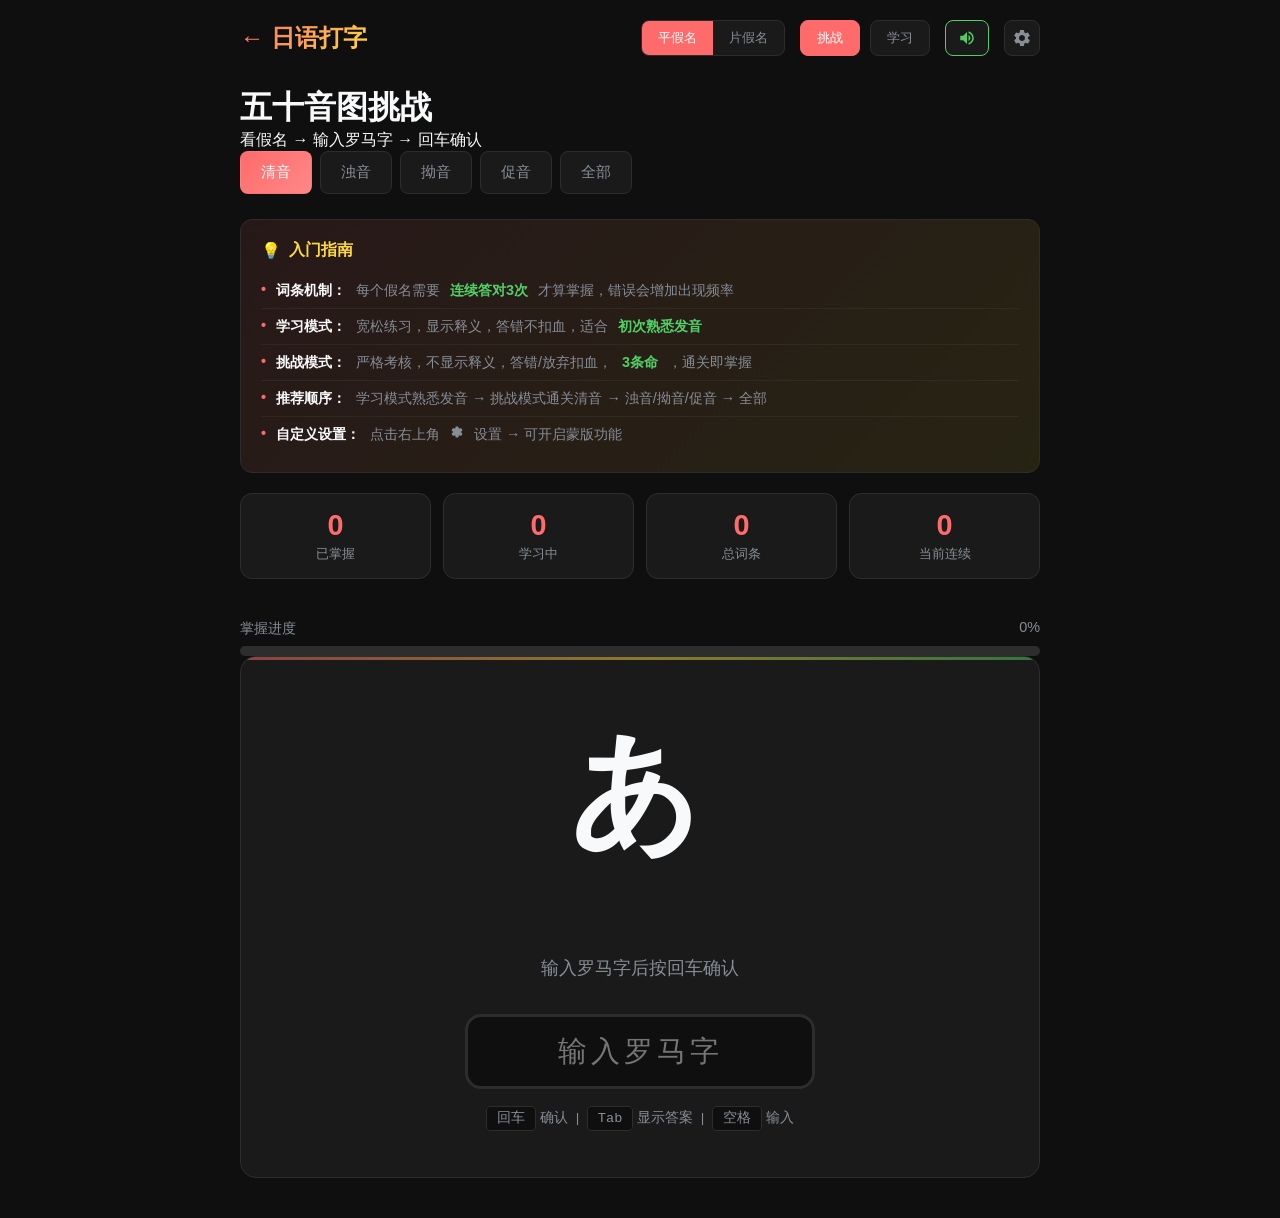
==== commit 778f07d3: "feat: 学习/挑战模式进度分离，支持重置练习 - 学习模式进度独立，不持久化，可随时重置 - 挑战模式进度持久化，通关后可重新挑战 - 通关界面根据模式显示不同内容 - 添加切换模式按钮" ====
--- a/kana.html
+++ b/kana.html
@@ -146,15 +146,17 @@
     </div>
 
     <div class="complete-screen" id="completeScreen">
-      <div class="complete-icon">🎉</div>
-      <h2>恭喜通关！</h2>
-      <p style="color:var(--text-dim);margin-bottom:30px;">你已经掌握所有假名</p>
+      <div class="complete-icon" id="completeIcon">🎉</div>
+      <h2 id="completeTitle">恭喜通关！</h2>
+      <p style="color:var(--text-dim);margin-bottom:30px;" id="completeDesc">你已经掌握所有假名</p>
       <div class="complete-stats">
         <div class="complete-stat"><div class="value" id="finalStreak">0</div><div class="label">最高连续</div></div>
         <div class="complete-stat"><div class="value" id="finalAttempts">0</div><div class="label">总尝试</div></div>
         <div class="complete-stat"><div class="value" id="finalTime">0s</div><div class="label">用时</div></div>
       </div>
-      <button class="restart-btn" onclick="restartPractice()">再练一遍</button>
+      <div class="complete-buttons" id="completeButtons">
+        <button class="restart-btn" onclick="restartPractice()">再练一遍</button>
+      </div>
     </div>
   </div>
 
@@ -164,7 +166,7 @@
 
 function toggleSettings(){var p=document.getElementById('settingsPanel'),o=document.getElementById('settingsOverlay');if(p.classList.contains('show')){p.classList.remove('show');o.classList.remove('show');}else{p.classList.add('show');o.classList.add('show');}}
 
-function toggleBlurMaskFromSettings(){toggleBlurMask();var b=document.getElementById('blurToggleTextSetting'),t=document.getElementById('blurToggleSetting');if(blurMaskEnabled){b.textContent='开';t.classList.add('active');}else{b.textContent='关';t.classList.remove('active');}}var blurMaskEnabled=false;function toggleBlurMask(){blurMaskEnabled=!blurMaskEnabled;var t=document.getElementById('blurToggle'),tt=document.getElementById('blurToggleText');if(blurMaskEnabled){if(t)t.classList.add('active');if(tt)tt.textContent='开';meaningDisplay.classList.add('blur-mask');meaningDisplay.classList.remove('revealed');}else{if(t)t.classList.remove('active');if(tt)tt.textContent='关';meaningDisplay.classList.remove('blur-mask','revealed');}try{localStorage.setItem('jtp_blur',blurMaskEnabled);}catch(e){}}function revealBlurMask(){if(meaningDisplay.classList.contains('blur-mask')&&!meaningDisplay.classList.contains('revealed')){meaningDisplay.classList.add('revealed');return true;}return false;}var seionData={groups:[{name:"あ行",items:[{romaji:"a",kana:"あ",meaning:"啊"},{romaji:"i",kana:"い",meaning:"一"},{romaji:"u",kana:"う",meaning:"乌"},{romaji:"e",kana:"え",meaning:"诶"},{romaji:"o",kana:"お",meaning:"哦"}]},{name:"か行",items:[{romaji:"ka",kana:"か",meaning:"咖"},{romaji:"ki",kana:"き",meaning:"key"},{romaji:"ku",kana:"く",meaning:"库"},{romaji:"ke",kana:"け",meaning:"开"},{romaji:"ko",kana:"こ",meaning:"抠"}]},{name:"さ行",items:[{romaji:"sa",kana:"さ",meaning:"撒"},{romaji:"shi",kana:"し",meaning:"吸"},{romaji:"su",kana:"す",meaning:"思"},{romaji:"se",kana:"せ",meaning:"塞"},{romaji:"so",kana:"そ",meaning:"搜"}]},{name:"た行",items:[{romaji:"ta",kana:"た",meaning:"他"},{romaji:"chi",kana:"ち",meaning:"七"},{romaji:"tsu",kana:"つ",meaning:"次"},{romaji:"te",kana:"て",meaning:"忒"},{romaji:"to",kana:"と",meaning:"托"}]},{name:"な行",items:[{romaji:"na",kana:"な",meaning:"那"},{romaji:"ni",kana:"に",meaning:"泥"},{romaji:"nu",kana:"ぬ",meaning:"努"},{romaji:"ne",kana:"ね",meaning:"内"},{romaji:"no",kana:"の",meaning:"诺"}]},{name:"は行",items:[{romaji:"ha",kana:"は",meaning:"哈"},{romaji:"hi",kana:"ひ",meaning:"黑"},{romaji:"fu",kana:"ふ",meaning:"夫"},{romaji:"he",kana:"へ",meaning:"黑(敬)"},{romaji:"ho",kana:"ほ",meaning:"厚"}]},{name:"ま行",items:[{romaji:"ma",kana:"ま",meaning:"妈"},{romaji:"mi",kana:"み",meaning:"米"},{romaji:"mu",kana:"む",meaning:"木"},{romaji:"me",kana:"め",meaning:"妹"},{romaji:"mo",kana:"も",meaning:"摸"}]},{name:"や行",items:[{romaji:"ya",kana:"や",meaning:"呀"},{romaji:"yu",kana:"ゆ",meaning:"优"},{romaji:"yo",kana:"よ",meaning:"哟"}]},{name:"ら行",items:[{romaji:"ra",kana:"ら",meaning:"拉"},{romaji:"ri",kana:"り",meaning:"丽"},{romaji:"ru",kana:"る",meaning:"鲁"},{romaji:"re",kana:"れ",meaning:"来"},{romaji:"ro",kana:"ろ",meaning:"咯"}]},{name:"わ行",items:[{romaji:"wa",kana:"わ",meaning:"哇"},{romaji:"wo",kana:"を",meaning:"哦(宾)"}]},{name:"拨音",items:[{romaji:"n",kana:"ん",meaning:"嗯"}]}]};var kataData={groups:[{name:"ア行",items:[{romaji:"a",kana:"ア",meaning:"啊"},{romaji:"i",kana:"イ",meaning:"一"},{romaji:"u",kana:"ウ",meaning:"乌"},{romaji:"e",kana:"エ",meaning:"诶"},{romaji:"o",kana:"オ",meaning:"哦"}]},{name:"カ行",items:[{romaji:"ka",kana:"カ",meaning:"咖"},{romaji:"ki",kana:"キ",meaning:"key"},{romaji:"ku",kana:"ク",meaning:"库"},{romaji:"ke",kana:"ケ",meaning:"开"},{romaji:"ko",kana:"コ",meaning:"抠"}]},{name:"サ行",items:[{romaji:"sa",kana:"サ",meaning:"撒"},{romaji:"shi",kana:"シ",meaning:"吸"},{romaji:"su",kana:"ス",meaning:"思"},{romaji:"se",kana:"セ",meaning:"塞"},{romaji:"so",kana:"ソ",meaning:"搜"}]},{name:"タ行",items:[{romaji:"ta",kana:"タ",meaning:"他"},{romaji:"chi",kana:"チ",meaning:"七"},{romaji:"tsu",kana:"ツ",meaning:"次"},{romaji:"te",kana:"テ",meaning:"忒"},{romaji:"to",kana:"ト",meaning:"托"}]},{name:"ナ行",items:[{romaji:"na",kana:"ナ",meaning:"那"},{romaji:"ni",kana:"ニ",meaning:"泥"},{romaji:"nu",kana:"ヌ",meaning:"努"},{romaji:"ne",kana:"ネ",meaning:"内"},{romaji:"no",kana:"ノ",meaning:"诺"}]},{name:"ハ行",items:[{romaji:"ha",kana:"ハ",meaning:"哈"},{romaji:"hi",kana:"ヒ",meaning:"黑"},{romaji:"fu",kana:"フ",meaning:"夫"},{romaji:"he",kana:"ヘ",meaning:"黑(敬)"},{romaji:"ho",kana:"ホ",meaning:"厚"}]},{name:"マ行",items:[{romaji:"ma",kana:"マ",meaning:"妈"},{romaji:"mi",kana:"ミ",meaning:"米"},{romaji:"mu",kana:"ム",meaning:"木"},{romaji:"me",kana:"メ",meaning:"妹"},{romaji:"mo",kana:"モ",meaning:"摸"}]},{name:"ヤ行",items:[{romaji:"ya",kana:"ヤ",meaning:"呀"},{romaji:"yu",kana:"ユ",meaning:"优"},{romaji:"yo",kana:"ヨ",meaning:"哟"}]},{name:"ラ行",items:[{romaji:"ra",kana:"ラ",meaning:"拉"},{romaji:"ri",kana:"リ",meaning:"丽"},{romaji:"ru",kana:"ル",meaning:"鲁"},{romaji:"re",kana:"レ",meaning:"来"},{romaji:"ro",kana:"ロ",meaning:"咯"}]},{name:"ワ行",items:[{romaji:"wa",kana:"ワ",meaning:"哇"},{romaji:"wo",kana:"ヲ",meaning:"哦(宾)"}]},{name:"拨音",items:[{romaji:"n",kana:"ン",meaning:"嗯"}]}]};var dakuonData={groups:[{name:"が行",items:[{romaji:"ga",kana:"が",meaning:"嘎"},{romaji:"gi",kana:"ぎ",meaning:"给"},{romaji:"gu",kana:"ぐ",meaning:"古"},{romaji:"ge",kana:"げ",meaning:"给(开)"},{romaji:"go",kana:"ご",meaning:"狗"}]},{name:"ざ行",items:[{romaji:"za",kana:"ざ",meaning:"杂"},{romaji:"ji",kana:"じ",meaning:"鸡"},{romaji:"zu",kana:"ず",meaning:"兹"},{romaji:"ze",kana:"ぜ",meaning:"贼"},{romaji:"zo",kana:"ぞ",meaning:"走"}]},{name:"だ行",items:[{romaji:"da",kana:"だ",meaning:"大"},{romaji:"di",kana:"ぢ",meaning:"地"},{romaji:"du",kana:"づ",meaning:"杜"},{romaji:"de",kana:"で",meaning:"嘚"},{romaji:"do",kana:"ど",meaning:"豆"}]},{name:"ば行",items:[{romaji:"ba",kana:"ば",meaning:"八"},{romaji:"bi",kana:"び",meaning:"比"},{romaji:"bu",kana:"ぶ",meaning:"不"},{romaji:"be",kana:"べ",meaning:"背"},{romaji:"bo",kana:"ぼ",meaning:"波"}]},{name:"半浊音",items:[{romaji:"pa",kana:"ぱ",meaning:"趴"},{romaji:"pi",kana:"ぴ",meaning:"批"},{romaji:"pu",kana:"ぷ",meaning:"铺"},{romaji:"pe",kana:"ぺ",meaning:"沛"},{romaji:"po",kana:"ぽ",meaning:"破"}]}]};var dakuonKataData={groups:[{name:"ガ行",items:[{romaji:"ga",kana:"ガ",meaning:"嘎"},{romaji:"gi",kana:"ギ",meaning:"给"},{romaji:"gu",kana:"グ",meaning:"古"},{romaji:"ge",kana:"ゲ",meaning:"给(开)"},{romaji:"go",kana:"ゴ",meaning:"狗"}]},{name:"ザ行",items:[{romaji:"za",kana:"ザ",meaning:"杂"},{romaji:"ji",kana:"ジ",meaning:"鸡"},{romaji:"zu",kana:"ズ",meaning:"兹"},{romaji:"ze",kana:"ゼ",meaning:"贼"},{romaji:"zo",kana:"ゾ",meaning:"走"}]},{name:"ダ行",items:[{romaji:"da",kana:"ダ",meaning:"大"},{romaji:"di",kana:"ヂ",meaning:"地"},{romaji:"du",kana:"ヅ",meaning:"杜"},{romaji:"de",kana:"デ",meaning:"嘚"},{romaji:"do",kana:"ド",meaning:"豆"}]},{name:"バ行",items:[{romaji:"ba",kana:"バ",meaning:"八"},{romaji:"bi",kana:"ビ",meaning:"比"},{romaji:"bu",kana:"ブ",meaning:"不"},{romaji:"be",kana:"ベ",meaning:"背"},{romaji:"bo",kana:"ボ",meaning:"波"}]},{name:"半浊音",items:[{romaji:"pa",kana:"パ",meaning:"趴"},{romaji:"pi",kana:"ピ",meaning:"批"},{romaji:"pu",kana:"プ",meaning:"铺"},{romaji:"pe",kana:"ペ",meaning:"沛"},{romaji:"po",kana:"ポ",meaning:"破"}]}]};var youonData={groups:[{name:"か行",items:[{romaji:"kya",kana:"きゃ",meaning:"卡呀"},{romaji:"kyu",kana:"きゅ",meaning:"Q"},{romaji:"kyo",kana:"きょ",meaning:"扣呀"}]},{name:"さ行",items:[{romaji:"sha",kana:"しゃ",meaning:"虾"},{romaji:"shu",kana:"しゅ",meaning:"书"},{romaji:"sho",kana:"しょ",meaning:"少"}]},{name:"た行",items:[{romaji:"cha",kana:"ちゃ",meaning:"掐"},{romaji:"chu",kana:"ちゅ",meaning:"秋"},{romaji:"cho",kana:"ちょ",meaning:"敲"}]},{name:"な行",items:[{romaji:"nya",kana:"にゃ",meaning:"娘"},{romaji:"nyu",kana:"にゅ",meaning:"扭"},{romaji:"nyo",kana:"にょ",meaning:"鸟"}]},{name:"は行",items:[{romaji:"hya",kana:"ひゃ",meaning:"喝呀"},{romaji:"hyu",kana:"ひゅ",meaning:"休"},{romaji:"hyo",kana:"ひょ",meaning:"hyoo"}]},{name:"ま行",items:[{romaji:"mya",kana:"みゃ",meaning:"咪呀"},{romaji:"myu",kana:"みゅ",meaning:"谬"},{romaji:"myo",kana:"みょ",meaning:"秒"}]},{name:"ら行",items:[{romaji:"rya",kana:"りゃ",meaning:"利亚"},{romaji:"ryu",kana:"りゅ",meaning:"留"},{romaji:"ryo",kana:"りょ",meaning:"辽"}]},{name:"ぎゃ",items:[{romaji:"gya",kana:"ぎゃ",meaning:"嘎呀"},{romaji:"gyu",kana:"ぎゅ",meaning:"久"},{romaji:"gyo",kana:"ぎょ",meaning:"救"}]},{name:"じゃ",items:[{romaji:"ja",kana:"じゃ",meaning:"加"},{romaji:"ju",kana:"じゅ",meaning:"旧"},{romaji:"jo",kana:"じょ",meaning:"女"}]},{name:"びゃ",items:[{romaji:"bya",kana:"びゃ",meaning:"逼呀"},{romaji:"byu",kana:"びゅ",meaning:"逼尤"},{romaji:"byo",kana:"びょ",meaning:"表"}]},{name:"ぴゃ",items:[{romaji:"pya",kana:"ぴゃ",meaning:"批呀"},{romaji:"pyu",kana:"ぴゅ",meaning:"皮尤"},{romaji:"pyo",kana:"ぴょ",meaning:"飘"}]}]};var youonKataData={groups:[{name:"キャ",items:[{romaji:"kya",kana:"キャ",meaning:"卡呀"},{romaji:"kyu",kana:"キュ",meaning:"Q"},{romaji:"kyo",kana:"キョ",meaning:"扣呀"}]},{name:"シャ",items:[{romaji:"sha",kana:"シャ",meaning:"虾"},{romaji:"shu",kana:"シュ",meaning:"书"},{romaji:"sho",kana:"ショ",meaning:"少"}]},{name:"チャ",items:[{romaji:"cha",kana:"チャ",meaning:"掐"},{romaji:"chu",kana:"チュ",meaning:"秋"},{romaji:"cho",kana:"チョ",meaning:"敲"}]},{name:"ニャ",items:[{romaji:"nya",kana:"ニャ",meaning:"娘"},{romaji:"nyu",kana:"ニュ",meaning:"扭"},{romaji:"nyo",kana:"ニョ",meaning:"鸟"}]},{name:"ヒャ",items:[{romaji:"hya",kana:"ヒャ",meaning:"喝呀"},{romaji:"hyu",kana:"ヒュ",meaning:"休"},{romaji:"hyo",kana:"ヒョ",meaning:"hyoo"}]},{name:"ミャ",items:[{romaji:"mya",kana:"ミャ",meaning:"咪呀"},{romaji:"myu",kana:"ミュ",meaning:"谬"},{romaji:"myo",kana:"ミョ",meaning:"秒"}]},{name:"リャ",items:[{romaji:"rya",kana:"リャ",meaning:"利亚"},{romaji:"ryu",kana:"リュ",meaning:"留"},{romaji:"ryo",kana:"リョ",meaning:"辽"}]},{name:"ギャ",items:[{romaji:"gya",kana:"ギャ",meaning:"嘎呀"},{romaji:"gyu",kana:"ギュ",meaning:"久"},{romaji:"gyo",kana:"ギョ",meaning:"救"}]},{name:"ジャ",items:[{romaji:"ja",kana:"ジャ",meaning:"加"},{romaji:"ju",kana:"ジュ",meaning:"旧"},{romaji:"jo",kana:"ジョ",meaning:"女"}]},{name:"ビャ",items:[{romaji:"bya",kana:"ビャ",meaning:"逼呀"},{romaji:"byu",kana:"ビュ",meaning:"逼尤"},{romaji:"byo",kana:"ビョ",meaning:"表"}]},{name:"ピャ",items:[{romaji:"pya",kana:"ピャ",meaning:"批呀"},{romaji:"pyu",kana:"ピュ",meaning:"皮尤"},{romaji:"pyo",kana:"ピョ",meaning:"飘"}]}]};var sokuonData={items:[{romaji:"kka",kana:"っか",meaning:"咖"},{romaji:"kki",kana:"っき",meaning:"key"},{romaji:"kku",kana:"っく",meaning:"哭"},{romaji:"tte",kana:"って",meaning:"忒"},{romaji:"tto",kana:"っと",meaning:"托"},{romaji:"ssu",kana:"っす",meaning:"司"},{romaji:"ppa",kana:"っぱ",meaning:"趴"}]};var sokuonKataData={items:[{romaji:"kka",kana:"ッカ",meaning:"咖"},{romaji:"kki",kana:"ッキ",meaning:"key"},{romaji:"kku",kana:"ック",meaning:"哭"},{romaji:"tte",kana:"ッテ",meaning:"忒"},{romaji:"tto",kana:"ット",meaning:"托"},{romaji:"ssu",kana:"ッス",meaning:"司"},{romaji:"ppa",kana:"ッパ",meaning:"趴"}]};var currentKanaType='hira',currentMode='challenge',currentStage='seion';var itemStates={},itemsList=[],currentItem=null;var totalAttempts=0,maxStreak=0,currentStreak=0,startTime=null,isComplete=false,answerShown=false;var health=3,MAX_HEALTH=3;var kanaDisplay=document.getElementById('kanaDisplay');var meaningDisplay=document.getElementById('meaningDisplay');var hintText=document.getElementById('hintText');var typingInput=document.getElementById('typingInput');var progressGrid=document.getElementById('progressGrid');var comboOverlay=document.getElementById('comboOverlay');var correctPopup=document.getElementById('correctPopup');function getStorageKey(stage){return'jtp_kana_'+stage;}function loadItemStates(stage){try{var r=localStorage.getItem(getStorageKey(stage));return r?JSON.parse(r):{};}catch(e){return{};}}function saveItemStates(stage){try{localStorage.setItem(getStorageKey(stage),JSON.stringify(itemStates));}catch(e){}}function getCurrentData(){var isKata=currentKanaType==='kata';return{seion:isKata?kataData:seionData,dakuon:isKata?dakuonKataData:dakuonData,youon:isKata?youonKataData:youonData,sokuon:isKata?sokuonKataData:sokuonData};}function initItemStates(stage){var data=getCurrentData(),items=[];if(stage==='all'){data.seion.groups.forEach(function(g){items.push.apply(items,g.items);});data.dakuon.groups.forEach(function(g){items.push.apply(items,g.items);});data.youon.groups.forEach(function(g){items.push.apply(items,g.items);});items.push.apply(items,data.sokuon.items);}else if(stage==='seion')data.seion.groups.forEach(function(g){items.push.apply(items,g.items);});else if(stage==='dakuon')data.dakuon.groups.forEach(function(g){items.push.apply(items,g.items);});else if(stage==='youon')data.youon.groups.forEach(function(g){items.push.apply(items,g.items);});else if(stage==='sokuon')items=data.sokuon.items;var seen={},unique=[];items.forEach(function(it){if(!seen[it.romaji]){seen[it.romaji]=true;unique.push(it);}});itemsList=unique;var saved=loadItemStates(stage);itemStates={};itemsList.forEach(function(it){itemStates[it.romaji]=saved[it.romaji]||{correct:0,wrong:0};});renderProgressGrid();updateStats();}function renderProgressGrid(){progressGrid.innerHTML='';itemsList.forEach(function(it){var dot=document.createElement('div');dot.className='progress-dot';var s=itemStates[it.romaji];if(s.correct>=3)dot.classList.add('mastered');else if(s.wrong>0)dot.classList.add('wrong');else if(s.correct>0)dot.classList.add('learning');progressGrid.appendChild(dot);});}function updateStats(){var m=0,l=0;itemsList.forEach(function(it){var s=itemStates[it.romaji];if(s.correct>=3)m++;else if(s.correct>0||s.wrong>0)l++;});document.getElementById('masteredCount').textContent=m;document.getElementById('learningCount').textContent=l;document.getElementById('totalItems').textContent=itemsList.length;document.getElementById('streakCount').textContent=currentStreak;var pct=itemsList.length>0?Math.round((m/itemsList.length)*100):0;document.getElementById('progressPercent').textContent=pct+'%';document.getElementById('progressFill').style.width=pct+'%';}function getNextItem(){var un=itemsList.filter(function(it){return itemStates[it.romaji].correct<3;});if(!un.length)return null;var wts=un.map(function(it){var s=itemStates[it.romaji];var wt=1+s.wrong*2;wt=Math.max(1,wt-s.correct*0.5);return{item:it,weight:wt};});var tot=wts.reduce(function(s,w){return s+w.weight;},0);var r=Math.random()*tot;for(var i=0;i<wts.length;i++){r-=wts[i].weight;if(r<=0)return wts[i].item;}return wts[0].item;}function updateDisplay(){currentItem=getNextItem();answerShown=false;if(!currentItem){showComplete();return;}kanaDisplay.classList.remove('pop');void kanaDisplay.offsetWidth;kanaDisplay.classList.add('pop');kanaDisplay.textContent=currentItem.kana;if(currentMode==='learn'){meaningDisplay.textContent=currentItem.meaning;if(blurMaskEnabled){meaningDisplay.classList.remove('revealed');meaningDisplay.classList.add('show','blur-mask');}else{meaningDisplay.classList.remove('blur-mask','revealed');meaningDisplay.classList.add('show');}}else{meaningDisplay.textContent='';meaningDisplay.classList.remove('show','blur-mask','revealed');}hintText.textContent='输入罗马字（空格确认 / 手机自动判定）';hintText.classList.remove('correct','wrong');typingInput.value='';typingInput.focus();}function showAnswer(){if(!currentItem||answerShown)return;answerShown=true;meaningDisplay.textContent=currentItem.meaning;meaningDisplay.classList.add('show');hintText.textContent='答案: '+currentItem.romaji;hintText.classList.add('wrong');}function showCombo(c){comboOverlay.textContent=c+' COMBO!';comboOverlay.classList.remove('show');void comboOverlay.offsetWidth;comboOverlay.classList.add('show');playSound('combo');}function showCorrectPopup(){correctPopup.classList.remove('show');void correctPopup.offsetWidth;correctPopup.classList.add('show');}function checkAnswer(i,t){return i.toLowerCase().trim()===t.toLowerCase().trim();}function setKanaType(t){currentKanaType=t;document.getElementById('btnHira').classList.toggle('active',t==='hira');document.getElementById('btnKata').classList.toggle('active',t==='kata');initItemStates(currentStage);updateDisplay();}function setMode(m){currentMode=m;document.getElementById('modeChallenge').classList.toggle('active',m==='challenge');document.getElementById('modeLearn').classList.toggle('active',m==='learn');document.getElementById('learnModeHint').style.display=m==='learn'?'block':'none';document.getElementById('challengeHint').style.display=m==='challenge'?'flex':'none';document.getElementById('healthBar').style.display=m==='challenge'?'flex':'none';document.getElementById('tipText').innerHTML=m==='learn'?'<kbd>空格</kbd> 确认 &nbsp;|&nbsp; <kbd>Tab</kbd> 显示答案 &nbsp;|&nbsp; <kbd>Enter</kbd> 跳过':'<kbd>空格</kbd> 确认';health=MAX_HEALTH;updateHealthDisplay();totalAttempts=0;maxStreak=0;currentStreak=0;startTime=Date.now();}function updateHealthDisplay(){var hearts=document.querySelectorAll('.heart');hearts.forEach(function(h,i){if(i<health){h.classList.add('full');h.classList.remove('empty');h.textContent='❤️';}else{h.classList.remove('full');h.classList.add('empty');h.textContent='🖤';}});}function loseHealth(){if(health>0){var hearts=document.querySelectorAll('.heart');var lh=hearts[health-1];lh.classList.add('losing');setTimeout(function(){lh.classList.remove('losing');},500);health--;updateHealthDisplay();}if(health<=0)showFailOverlay();}function showFailOverlay(){isComplete=true;document.getElementById('failAttempts').textContent=totalAttempts;document.getElementById('failStreak').textContent=maxStreak;document.getElementById('failOverlay').classList.add('show');playSound('wrong');}function switchToLearnMode(){document.getElementById('failOverlay').classList.remove('show');setMode('learn');restartPractice();}function restartChallenge(){document.getElementById('failOverlay').classList.remove('show');setMode('challenge');restartPractice();}function switchStage(s){currentStage=s;document.querySelectorAll('.stage-tab').forEach(function(t){t.classList.toggle('active',t.dataset.stage===s);});totalAttempts=0;maxStreak=0;currentStreak=0;isComplete=false;startTime=Date.now();initItemStates(s);document.getElementById('practiceArea').style.display='block';document.getElementById('completeScreen').classList.remove('show');updateDisplay();}typingInput.addEventListener('keydown',function(e){if(isComplete)return;if(e.key===' '){}if(e.key==='Tab'){e.preventDefault();if(currentMode==='learn'){if(!revealBlurMask())showAnswer();}else{loseHealth();if(health>0)updateDisplay();}}if(e.key==='Enter'){e.preventDefault();submitAnswer();}});var isTouchDevice=window.matchMedia('(pointer: coarse)').matches;typingInput.addEventListener('input',function(){if(isComplete||!currentItem||!isTouchDevice)return;var v=typingInput.value.trim();if(v.length>=currentItem.romaji.length)setTimeout(function(){submitAnswer();},100);});typingInput.addEventListener('click',function(){this.focus();});meaningDisplay.addEventListener('click',function(){if(currentMode==='learn')revealBlurMask();});document.getElementById('practiceArea').addEventListener('click',function(){if(!isComplete)typingInput.focus();});function submitAnswer(){var input=typingInput.value.trim();if(!input||!currentItem)return;totalAttempts++;var state=itemStates[currentItem.romaji];var correct=checkAnswer(input,currentItem.romaji);if(correct){state.correct++;currentStreak++;if(currentStreak>maxStreak)maxStreak=currentStreak;typingInput.classList.add('correct');hintText.textContent='✓ 正确！';hintText.classList.add('correct');meaningDisplay.textContent=currentItem.meaning;meaningDisplay.classList.add('show');playSound('correct');showCorrectPopup();if(currentStreak>=3)showCombo(currentStreak);saveItemStates(currentStage);setTimeout(function(){typingInput.classList.remove('correct');updateDisplay();renderProgressGrid();updateStats();},500);}else{state.wrong++;currentStreak=0;typingInput.classList.add('wrong');playSound('wrong');saveItemStates(currentStage);if(currentMode==='learn'){meaningDisplay.textContent=currentItem.meaning;meaningDisplay.classList.add('show');hintText.textContent='✗ 正确答案是: '+currentItem.romaji;hintText.classList.add('wrong');setTimeout(function(){typingInput.classList.remove('wrong');typingInput.value='';typingInput.focus();},600);}else{hintText.textContent='✗ 正确答案是: '+currentItem.romaji;hintText.classList.add('wrong');meaningDisplay.textContent=currentItem.meaning;meaningDisplay.classList.add('show');loseHealth();setTimeout(function(){if(health>0){typingInput.classList.remove('wrong');updateDisplay();}},1000);}}}function showComplete(){isComplete=true;document.getElementById('practiceArea').style.display='none';document.getElementById('completeScreen').classList.add('show');var t=Math.round((Date.now()-startTime)/1000);document.getElementById('finalStreak').textContent=maxStreak;document.getElementById('finalAttempts').textContent=totalAttempts;document.getElementById('finalTime').textContent=t+'s';playSound('complete');}function restartPractice(){switchStage(currentStage);}function init(){try{soundEnabled=localStorage.getItem('jtp_sound')!=='false';if(!soundEnabled){document.getElementById('soundToggle').classList.remove('active');document.getElementById('soundIcon').innerHTML='<path d="M16.5 12c0-1.77-1.02-3.29-2.5-4.03v2.21l2.45 2.45c.03-.2.05-.41.05-.63zm2.5 0c0 .94-.2 1.82-.54 2.64l1.51 1.51C20.63 14.91 21 13.5 21 12c0-4.28-2.99-7.86-7-8.77v2.06c2.89.86 5 3.54 5 6.71zM4.27 3L3 4.27 7.73 9H3v6h4l5 5v-6.73l4.25 4.25c-.67.52-1.42.93-2.25 1.18v2.06c1.38-.31 2.63-.95 3.69-1.81L19.73 21 21 19.73l-9-9L4.27 3zM12 4L9.91 6.09 12 8.18V4z"/>';}}catch(e){}try{blurMaskEnabled=localStorage.getItem('jtp_blur')==='true';var bt=document.getElementById('blurToggle'),btt=document.getElementById('blurToggleText'),bts=document.getElementById('blurToggleSetting'),btts=document.getElementById('blurToggleTextSetting');if(blurMaskEnabled){if(bt)bt.classList.add('active');if(btt)btt.textContent='开';if(bts)bts.classList.add('active');if(btts)btts.textContent='开';}}catch(e){}initItemStates('seion');setMode('challenge');updateDisplay();startTime=Date.now();}init();
+function toggleBlurMaskFromSettings(){toggleBlurMask();var b=document.getElementById('blurToggleTextSetting'),t=document.getElementById('blurToggleSetting');if(blurMaskEnabled){b.textContent='开';t.classList.add('active');}else{b.textContent='关';t.classList.remove('active');}}var blurMaskEnabled=false;function toggleBlurMask(){blurMaskEnabled=!blurMaskEnabled;var t=document.getElementById('blurToggle'),tt=document.getElementById('blurToggleText');if(blurMaskEnabled){if(t)t.classList.add('active');if(tt)tt.textContent='开';meaningDisplay.classList.add('blur-mask');meaningDisplay.classList.remove('revealed');}else{if(t)t.classList.remove('active');if(tt)tt.textContent='关';meaningDisplay.classList.remove('blur-mask','revealed');}try{localStorage.setItem('jtp_blur',blurMaskEnabled);}catch(e){}}function revealBlurMask(){if(meaningDisplay.classList.contains('blur-mask')&&!meaningDisplay.classList.contains('revealed')){meaningDisplay.classList.add('revealed');return true;}return false;}var seionData={groups:[{name:"あ行",items:[{romaji:"a",kana:"あ",meaning:"啊"},{romaji:"i",kana:"い",meaning:"一"},{romaji:"u",kana:"う",meaning:"乌"},{romaji:"e",kana:"え",meaning:"诶"},{romaji:"o",kana:"お",meaning:"哦"}]},{name:"か行",items:[{romaji:"ka",kana:"か",meaning:"咖"},{romaji:"ki",kana:"き",meaning:"key"},{romaji:"ku",kana:"く",meaning:"库"},{romaji:"ke",kana:"け",meaning:"开"},{romaji:"ko",kana:"こ",meaning:"抠"}]},{name:"さ行",items:[{romaji:"sa",kana:"さ",meaning:"撒"},{romaji:"shi",kana:"し",meaning:"吸"},{romaji:"su",kana:"す",meaning:"思"},{romaji:"se",kana:"せ",meaning:"塞"},{romaji:"so",kana:"そ",meaning:"搜"}]},{name:"た行",items:[{romaji:"ta",kana:"た",meaning:"他"},{romaji:"chi",kana:"ち",meaning:"七"},{romaji:"tsu",kana:"つ",meaning:"次"},{romaji:"te",kana:"て",meaning:"忒"},{romaji:"to",kana:"と",meaning:"托"}]},{name:"な行",items:[{romaji:"na",kana:"な",meaning:"那"},{romaji:"ni",kana:"に",meaning:"泥"},{romaji:"nu",kana:"ぬ",meaning:"努"},{romaji:"ne",kana:"ね",meaning:"内"},{romaji:"no",kana:"の",meaning:"诺"}]},{name:"は行",items:[{romaji:"ha",kana:"は",meaning:"哈"},{romaji:"hi",kana:"ひ",meaning:"黑"},{romaji:"fu",kana:"ふ",meaning:"夫"},{romaji:"he",kana:"へ",meaning:"黑(敬)"},{romaji:"ho",kana:"ほ",meaning:"厚"}]},{name:"ま行",items:[{romaji:"ma",kana:"ま",meaning:"妈"},{romaji:"mi",kana:"み",meaning:"米"},{romaji:"mu",kana:"む",meaning:"木"},{romaji:"me",kana:"め",meaning:"妹"},{romaji:"mo",kana:"も",meaning:"摸"}]},{name:"や行",items:[{romaji:"ya",kana:"や",meaning:"呀"},{romaji:"yu",kana:"ゆ",meaning:"优"},{romaji:"yo",kana:"よ",meaning:"哟"}]},{name:"ら行",items:[{romaji:"ra",kana:"ら",meaning:"拉"},{romaji:"ri",kana:"り",meaning:"丽"},{romaji:"ru",kana:"る",meaning:"鲁"},{romaji:"re",kana:"れ",meaning:"来"},{romaji:"ro",kana:"ろ",meaning:"咯"}]},{name:"わ行",items:[{romaji:"wa",kana:"わ",meaning:"哇"},{romaji:"wo",kana:"を",meaning:"哦(宾)"}]},{name:"拨音",items:[{romaji:"n",kana:"ん",meaning:"嗯"}]}]};var kataData={groups:[{name:"ア行",items:[{romaji:"a",kana:"ア",meaning:"啊"},{romaji:"i",kana:"イ",meaning:"一"},{romaji:"u",kana:"ウ",meaning:"乌"},{romaji:"e",kana:"エ",meaning:"诶"},{romaji:"o",kana:"オ",meaning:"哦"}]},{name:"カ行",items:[{romaji:"ka",kana:"カ",meaning:"咖"},{romaji:"ki",kana:"キ",meaning:"key"},{romaji:"ku",kana:"ク",meaning:"库"},{romaji:"ke",kana:"ケ",meaning:"开"},{romaji:"ko",kana:"コ",meaning:"抠"}]},{name:"サ行",items:[{romaji:"sa",kana:"サ",meaning:"撒"},{romaji:"shi",kana:"シ",meaning:"吸"},{romaji:"su",kana:"ス",meaning:"思"},{romaji:"se",kana:"セ",meaning:"塞"},{romaji:"so",kana:"ソ",meaning:"搜"}]},{name:"タ行",items:[{romaji:"ta",kana:"タ",meaning:"他"},{romaji:"chi",kana:"チ",meaning:"七"},{romaji:"tsu",kana:"ツ",meaning:"次"},{romaji:"te",kana:"テ",meaning:"忒"},{romaji:"to",kana:"ト",meaning:"托"}]},{name:"ナ行",items:[{romaji:"na",kana:"ナ",meaning:"那"},{romaji:"ni",kana:"ニ",meaning:"泥"},{romaji:"nu",kana:"ヌ",meaning:"努"},{romaji:"ne",kana:"ネ",meaning:"内"},{romaji:"no",kana:"ノ",meaning:"诺"}]},{name:"ハ行",items:[{romaji:"ha",kana:"ハ",meaning:"哈"},{romaji:"hi",kana:"ヒ",meaning:"黑"},{romaji:"fu",kana:"フ",meaning:"夫"},{romaji:"he",kana:"ヘ",meaning:"黑(敬)"},{romaji:"ho",kana:"ホ",meaning:"厚"}]},{name:"マ行",items:[{romaji:"ma",kana:"マ",meaning:"妈"},{romaji:"mi",kana:"ミ",meaning:"米"},{romaji:"mu",kana:"ム",meaning:"木"},{romaji:"me",kana:"メ",meaning:"妹"},{romaji:"mo",kana:"モ",meaning:"摸"}]},{name:"ヤ行",items:[{romaji:"ya",kana:"ヤ",meaning:"呀"},{romaji:"yu",kana:"ユ",meaning:"优"},{romaji:"yo",kana:"ヨ",meaning:"哟"}]},{name:"ラ行",items:[{romaji:"ra",kana:"ラ",meaning:"拉"},{romaji:"ri",kana:"リ",meaning:"丽"},{romaji:"ru",kana:"ル",meaning:"鲁"},{romaji:"re",kana:"レ",meaning:"来"},{romaji:"ro",kana:"ロ",meaning:"咯"}]},{name:"ワ行",items:[{romaji:"wa",kana:"ワ",meaning:"哇"},{romaji:"wo",kana:"ヲ",meaning:"哦(宾)"}]},{name:"拨音",items:[{romaji:"n",kana:"ン",meaning:"嗯"}]}]};var dakuonData={groups:[{name:"が行",items:[{romaji:"ga",kana:"が",meaning:"嘎"},{romaji:"gi",kana:"ぎ",meaning:"给"},{romaji:"gu",kana:"ぐ",meaning:"古"},{romaji:"ge",kana:"げ",meaning:"给(开)"},{romaji:"go",kana:"ご",meaning:"狗"}]},{name:"ざ行",items:[{romaji:"za",kana:"ざ",meaning:"杂"},{romaji:"ji",kana:"じ",meaning:"鸡"},{romaji:"zu",kana:"ず",meaning:"兹"},{romaji:"ze",kana:"ぜ",meaning:"贼"},{romaji:"zo",kana:"ぞ",meaning:"走"}]},{name:"だ行",items:[{romaji:"da",kana:"だ",meaning:"大"},{romaji:"di",kana:"ぢ",meaning:"地"},{romaji:"du",kana:"づ",meaning:"杜"},{romaji:"de",kana:"で",meaning:"嘚"},{romaji:"do",kana:"ど",meaning:"豆"}]},{name:"ば行",items:[{romaji:"ba",kana:"ば",meaning:"八"},{romaji:"bi",kana:"び",meaning:"比"},{romaji:"bu",kana:"ぶ",meaning:"不"},{romaji:"be",kana:"べ",meaning:"背"},{romaji:"bo",kana:"ぼ",meaning:"波"}]},{name:"半浊音",items:[{romaji:"pa",kana:"ぱ",meaning:"趴"},{romaji:"pi",kana:"ぴ",meaning:"批"},{romaji:"pu",kana:"ぷ",meaning:"铺"},{romaji:"pe",kana:"ぺ",meaning:"沛"},{romaji:"po",kana:"ぽ",meaning:"破"}]}]};var dakuonKataData={groups:[{name:"ガ行",items:[{romaji:"ga",kana:"ガ",meaning:"嘎"},{romaji:"gi",kana:"ギ",meaning:"给"},{romaji:"gu",kana:"グ",meaning:"古"},{romaji:"ge",kana:"ゲ",meaning:"给(开)"},{romaji:"go",kana:"ゴ",meaning:"狗"}]},{name:"ザ行",items:[{romaji:"za",kana:"ザ",meaning:"杂"},{romaji:"ji",kana:"ジ",meaning:"鸡"},{romaji:"zu",kana:"ズ",meaning:"兹"},{romaji:"ze",kana:"ゼ",meaning:"贼"},{romaji:"zo",kana:"ゾ",meaning:"走"}]},{name:"ダ行",items:[{romaji:"da",kana:"ダ",meaning:"大"},{romaji:"di",kana:"ヂ",meaning:"地"},{romaji:"du",kana:"ヅ",meaning:"杜"},{romaji:"de",kana:"デ",meaning:"嘚"},{romaji:"do",kana:"ド",meaning:"豆"}]},{name:"バ行",items:[{romaji:"ba",kana:"バ",meaning:"八"},{romaji:"bi",kana:"ビ",meaning:"比"},{romaji:"bu",kana:"ブ",meaning:"不"},{romaji:"be",kana:"ベ",meaning:"背"},{romaji:"bo",kana:"ボ",meaning:"波"}]},{name:"半浊音",items:[{romaji:"pa",kana:"パ",meaning:"趴"},{romaji:"pi",kana:"ピ",meaning:"批"},{romaji:"pu",kana:"プ",meaning:"铺"},{romaji:"pe",kana:"ペ",meaning:"沛"},{romaji:"po",kana:"ポ",meaning:"破"}]}]};var youonData={groups:[{name:"か行",items:[{romaji:"kya",kana:"きゃ",meaning:"卡呀"},{romaji:"kyu",kana:"きゅ",meaning:"Q"},{romaji:"kyo",kana:"きょ",meaning:"扣呀"}]},{name:"さ行",items:[{romaji:"sha",kana:"しゃ",meaning:"虾"},{romaji:"shu",kana:"しゅ",meaning:"书"},{romaji:"sho",kana:"しょ",meaning:"少"}]},{name:"た行",items:[{romaji:"cha",kana:"ちゃ",meaning:"掐"},{romaji:"chu",kana:"ちゅ",meaning:"秋"},{romaji:"cho",kana:"ちょ",meaning:"敲"}]},{name:"な行",items:[{romaji:"nya",kana:"にゃ",meaning:"娘"},{romaji:"nyu",kana:"にゅ",meaning:"扭"},{romaji:"nyo",kana:"にょ",meaning:"鸟"}]},{name:"は行",items:[{romaji:"hya",kana:"ひゃ",meaning:"喝呀"},{romaji:"hyu",kana:"ひゅ",meaning:"休"},{romaji:"hyo",kana:"ひょ",meaning:"hyoo"}]},{name:"ま行",items:[{romaji:"mya",kana:"みゃ",meaning:"咪呀"},{romaji:"myu",kana:"みゅ",meaning:"谬"},{romaji:"myo",kana:"みょ",meaning:"秒"}]},{name:"ら行",items:[{romaji:"rya",kana:"りゃ",meaning:"利亚"},{romaji:"ryu",kana:"りゅ",meaning:"留"},{romaji:"ryo",kana:"りょ",meaning:"辽"}]},{name:"ぎゃ",items:[{romaji:"gya",kana:"ぎゃ",meaning:"嘎呀"},{romaji:"gyu",kana:"ぎゅ",meaning:"久"},{romaji:"gyo",kana:"ぎょ",meaning:"救"}]},{name:"じゃ",items:[{romaji:"ja",kana:"じゃ",meaning:"加"},{romaji:"ju",kana:"じゅ",meaning:"旧"},{romaji:"jo",kana:"じょ",meaning:"女"}]},{name:"びゃ",items:[{romaji:"bya",kana:"びゃ",meaning:"逼呀"},{romaji:"byu",kana:"びゅ",meaning:"逼尤"},{romaji:"byo",kana:"びょ",meaning:"表"}]},{name:"ぴゃ",items:[{romaji:"pya",kana:"ぴゃ",meaning:"批呀"},{romaji:"pyu",kana:"ぴゅ",meaning:"皮尤"},{romaji:"pyo",kana:"ぴょ",meaning:"飘"}]}]};var youonKataData={groups:[{name:"キャ",items:[{romaji:"kya",kana:"キャ",meaning:"卡呀"},{romaji:"kyu",kana:"キュ",meaning:"Q"},{romaji:"kyo",kana:"キョ",meaning:"扣呀"}]},{name:"シャ",items:[{romaji:"sha",kana:"シャ",meaning:"虾"},{romaji:"shu",kana:"シュ",meaning:"书"},{romaji:"sho",kana:"ショ",meaning:"少"}]},{name:"チャ",items:[{romaji:"cha",kana:"チャ",meaning:"掐"},{romaji:"chu",kana:"チュ",meaning:"秋"},{romaji:"cho",kana:"チョ",meaning:"敲"}]},{name:"ニャ",items:[{romaji:"nya",kana:"ニャ",meaning:"娘"},{romaji:"nyu",kana:"ニュ",meaning:"扭"},{romaji:"nyo",kana:"ニョ",meaning:"鸟"}]},{name:"ヒャ",items:[{romaji:"hya",kana:"ヒャ",meaning:"喝呀"},{romaji:"hyu",kana:"ヒュ",meaning:"休"},{romaji:"hyo",kana:"ヒョ",meaning:"hyoo"}]},{name:"ミャ",items:[{romaji:"mya",kana:"ミャ",meaning:"咪呀"},{romaji:"myu",kana:"ミュ",meaning:"谬"},{romaji:"myo",kana:"ミョ",meaning:"秒"}]},{name:"リャ",items:[{romaji:"rya",kana:"リャ",meaning:"利亚"},{romaji:"ryu",kana:"リュ",meaning:"留"},{romaji:"ryo",kana:"リョ",meaning:"辽"}]},{name:"ギャ",items:[{romaji:"gya",kana:"ギャ",meaning:"嘎呀"},{romaji:"gyu",kana:"ギュ",meaning:"久"},{romaji:"gyo",kana:"ギョ",meaning:"救"}]},{name:"ジャ",items:[{romaji:"ja",kana:"ジャ",meaning:"加"},{romaji:"ju",kana:"ジュ",meaning:"旧"},{romaji:"jo",kana:"ジョ",meaning:"女"}]},{name:"ビャ",items:[{romaji:"bya",kana:"ビャ",meaning:"逼呀"},{romaji:"byu",kana:"ビュ",meaning:"逼尤"},{romaji:"byo",kana:"ビョ",meaning:"表"}]},{name:"ピャ",items:[{romaji:"pya",kana:"ピャ",meaning:"批呀"},{romaji:"pyu",kana:"ピュ",meaning:"皮尤"},{romaji:"pyo",kana:"ピョ",meaning:"飘"}]}]};var sokuonData={items:[{romaji:"kka",kana:"っか",meaning:"咖"},{romaji:"kki",kana:"っき",meaning:"key"},{romaji:"kku",kana:"っく",meaning:"哭"},{romaji:"tte",kana:"って",meaning:"忒"},{romaji:"tto",kana:"っと",meaning:"托"},{romaji:"ssu",kana:"っす",meaning:"司"},{romaji:"ppa",kana:"っぱ",meaning:"趴"}]};var sokuonKataData={items:[{romaji:"kka",kana:"ッカ",meaning:"咖"},{romaji:"kki",kana:"ッキ",meaning:"key"},{romaji:"kku",kana:"ック",meaning:"哭"},{romaji:"tte",kana:"ッテ",meaning:"忒"},{romaji:"tto",kana:"ット",meaning:"托"},{romaji:"ssu",kana:"ッス",meaning:"司"},{romaji:"ppa",kana:"ッパ",meaning:"趴"}]};var currentKanaType='hira',currentMode='challenge',currentStage='seion';var itemStates={},itemsList=[],currentItem=null;var learnItemStates={};var totalAttempts=0,maxStreak=0,currentStreak=0,startTime=null,isComplete=false,answerShown=false;var health=3,MAX_HEALTH=3;var kanaDisplay=document.getElementById('kanaDisplay');var meaningDisplay=document.getElementById('meaningDisplay');var hintText=document.getElementById('hintText');var typingInput=document.getElementById('typingInput');var progressGrid=document.getElementById('progressGrid');var comboOverlay=document.getElementById('comboOverlay');var correctPopup=document.getElementById('correctPopup');function getStorageKey(stage){return'jtp_kana_'+stage;}function loadItemStates(stage){try{var r=localStorage.getItem(getStorageKey(stage));return r?JSON.parse(r):{};}catch(e){return{};}}function saveItemStates(stage){try{localStorage.setItem(getStorageKey(stage),JSON.stringify(itemStates));}catch(e){}}function getEffectiveStates(){return currentMode==='learn'?learnItemStates:itemStates;}function setEffectiveStates(key,value){if(currentMode==='learn'){learnItemStates[key]=value;}else{itemStates[key]=value;}}function getCurrentData(){var isKata=currentKanaType==='kata';return{seion:isKata?kataData:seionData,dakuon:isKata?dakuonKataData:dakuonData,youon:isKata?youonKataData:youonData,sokuon:isKata?sokuonKataData:sokuonData};}function initItemStates(stage){var data=getCurrentData(),items=[];if(stage==='all'){data.seion.groups.forEach(function(g){items.push.apply(items,g.items);});data.dakuon.groups.forEach(function(g){items.push.apply(items,g.items);});data.youon.groups.forEach(function(g){items.push.apply(items,g.items);});items.push.apply(items,data.sokuon.items);}else if(stage==='seion')data.seion.groups.forEach(function(g){items.push.apply(items,g.items);});else if(stage==='dakuon')data.dakuon.groups.forEach(function(g){items.push.apply(items,g.items);});else if(stage==='youon')data.youon.groups.forEach(function(g){items.push.apply(items,g.items);});else if(stage==='sokuon')items=data.sokuon.items;var seen={},unique=[];items.forEach(function(it){if(!seen[it.romaji]){seen[it.romaji]=true;unique.push(it);}});itemsList=unique;var saved=currentMode==='learn'?{}:loadItemStates(stage);itemStates={};itemsList.forEach(function(it){itemStates[it.romaji]=saved[it.romaji]||{correct:0,wrong:0};});if(currentMode==='learn'){learnItemStates={};itemsList.forEach(function(it){learnItemStates[it.romaji]={correct:0,wrong:0};});}renderProgressGrid();updateStats();}function renderProgressGrid(){progressGrid.innerHTML='';var states=getEffectiveStates();itemsList.forEach(function(it){var dot=document.createElement('div');dot.className='progress-dot';var s=states[it.romaji]||{correct:0,wrong:0};if(s.correct>=3)dot.classList.add('mastered');else if(s.wrong>0)dot.classList.add('wrong');else if(s.correct>0)dot.classList.add('learning');progressGrid.appendChild(dot);});}function updateStats(){var states=getEffectiveStates();var m=0,l=0;itemsList.forEach(function(it){var s=states[it.romaji]||{correct:0,wrong:0};if(s.correct>=3)m++;else if(s.correct>0||s.wrong>0)l++;});document.getElementById('masteredCount').textContent=m;document.getElementById('learningCount').textContent=l;document.getElementById('totalItems').textContent=itemsList.length;document.getElementById('streakCount').textContent=currentStreak;var pct=itemsList.length>0?Math.round((m/itemsList.length)*100):0;document.getElementById('progressPercent').textContent=pct+'%';document.getElementById('progressFill').style.width=pct+'%';}function getNextItem(){var states=getEffectiveStates();var un=itemsList.filter(function(it){return(states[it.romaji]||{correct:0}).correct<3;});if(!un.length)return null;var wts=un.map(function(it){var s=states[it.romaji]||{wrong:0,correct:0};var wt=1+s.wrong*2;wt=Math.max(1,wt-s.correct*0.5);return{item:it,weight:wt};});var tot=wts.reduce(function(s,w){return s+w.weight;},0);var r=Math.random()*tot;for(var i=0;i<wts.length;i++){r-=wts[i].weight;if(r<=0)return wts[i].item;}return wts[0].item;}function updateDisplay(){currentItem=getNextItem();answerShown=false;if(!currentItem){showComplete();return;}kanaDisplay.classList.remove('pop');void kanaDisplay.offsetWidth;kanaDisplay.classList.add('pop');kanaDisplay.textContent=currentItem.kana;if(currentMode==='learn'){meaningDisplay.textContent=currentItem.meaning;if(blurMaskEnabled){meaningDisplay.classList.remove('revealed');meaningDisplay.classList.add('show','blur-mask');}else{meaningDisplay.classList.remove('blur-mask','revealed');meaningDisplay.classList.add('show');}}else{meaningDisplay.textContent='';meaningDisplay.classList.remove('show','blur-mask','revealed');}hintText.textContent='输入罗马字（空格确认 / 手机自动判定）';hintText.classList.remove('correct','wrong');typingInput.value='';typingInput.focus();}function showAnswer(){if(!currentItem||answerShown)return;answerShown=true;meaningDisplay.textContent=currentItem.meaning;meaningDisplay.classList.add('show');hintText.textContent='答案: '+currentItem.romaji;hintText.classList.add('wrong');}function showCombo(c){comboOverlay.textContent=c+' COMBO!';comboOverlay.classList.remove('show');void comboOverlay.offsetWidth;comboOverlay.classList.add('show');playSound('combo');}function showCorrectPopup(){correctPopup.classList.remove('show');void correctPopup.offsetWidth;correctPopup.classList.add('show');}function checkAnswer(i,t){return i.toLowerCase().trim()===t.toLowerCase().trim();}function setKanaType(t){currentKanaType=t;document.getElementById('btnHira').classList.toggle('active',t==='hira');document.getElementById('btnKata').classList.toggle('active',t==='kata');initItemStates(currentStage);updateDisplay();}function setMode(m){currentMode=m;document.getElementById('modeChallenge').classList.toggle('active',m==='challenge');document.getElementById('modeLearn').classList.toggle('active',m==='learn');document.getElementById('learnModeHint').style.display=m==='learn'?'block':'none';document.getElementById('challengeHint').style.display=m==='challenge'?'flex':'none';document.getElementById('healthBar').style.display=m==='challenge'?'flex':'none';document.getElementById('tipText').innerHTML=m==='learn'?'<kbd>回车</kbd> 确认 &nbsp;|&nbsp; <kbd>Tab</kbd> 显示答案 &nbsp;|&nbsp; <kbd>空格</kbd> 输入':'<kbd>回车</kbd> 确认 &nbsp;|&nbsp; <kbd>Tab</kbd> 显示答案 &nbsp;|&nbsp; <kbd>空格</kbd> 输入';health=MAX_HEALTH;updateHealthDisplay();totalAttempts=0;maxStreak=0;currentStreak=0;startTime=Date.now();isComplete=false;answerShown=false;document.getElementById('practiceArea').style.display='block';document.getElementById('completeScreen').classList.remove('show');initItemStates(currentStage);updateDisplay();}function updateHealthDisplay(){var hearts=document.querySelectorAll('.heart');hearts.forEach(function(h,i){if(i<health){h.classList.add('full');h.classList.remove('empty');h.textContent='❤️';}else{h.classList.remove('full');h.classList.add('empty');h.textContent='🖤';}});}function loseHealth(){if(health>0){var hearts=document.querySelectorAll('.heart');var lh=hearts[health-1];lh.classList.add('losing');setTimeout(function(){lh.classList.remove('losing');},500);health--;updateHealthDisplay();}if(health<=0)showFailOverlay();}function showFailOverlay(){isComplete=true;document.getElementById('failAttempts').textContent=totalAttempts;document.getElementById('failStreak').textContent=maxStreak;document.getElementById('failOverlay').classList.add('show');playSound('wrong');}function switchToLearnMode(){document.getElementById('failOverlay').classList.remove('show');setMode('learn');restartPractice();}function restartChallenge(){document.getElementById('failOverlay').classList.remove('show');setMode('challenge');restartPractice();}function switchStage(s){currentStage=s;document.querySelectorAll('.stage-tab').forEach(function(t){t.classList.toggle('active',t.dataset.stage===s);});totalAttempts=0;maxStreak=0;currentStreak=0;isComplete=false;startTime=Date.now();initItemStates(s);document.getElementById('practiceArea').style.display='block';document.getElementById('completeScreen').classList.remove('show');updateDisplay();}typingInput.addEventListener('keydown',function(e){if(isComplete)return;if(e.key===' '){}if(e.key==='Tab'){e.preventDefault();if(currentMode==='learn'){if(!revealBlurMask())showAnswer();}else{loseHealth();if(health>0)updateDisplay();}}if(e.key==='Enter'){e.preventDefault();submitAnswer();}});var isTouchDevice=window.matchMedia('(pointer: coarse)').matches;typingInput.addEventListener('input',function(){if(isComplete||!currentItem||!isTouchDevice)return;var v=typingInput.value.trim();if(v.length>=currentItem.romaji.length)setTimeout(function(){submitAnswer();},100);});typingInput.addEventListener('click',function(){this.focus();});meaningDisplay.addEventListener('click',function(){if(currentMode==='learn')revealBlurMask();});document.getElementById('practiceArea').addEventListener('click',function(){if(!isComplete)typingInput.focus();});function submitAnswer(){var input=typingInput.value.trim();if(!input||!currentItem)return;totalAttempts++;var states=getEffectiveStates();var state=states[currentItem.romaji]||{correct:0,wrong:0};var correct=checkAnswer(input,currentItem.romaji);if(correct){state.correct++;currentStreak++;if(currentStreak>maxStreak)maxStreak=currentStreak;typingInput.classList.add('correct');hintText.textContent='✓ 正确！';hintText.classList.add('correct');meaningDisplay.textContent=currentItem.meaning;meaningDisplay.classList.add('show');playSound('correct');showCorrectPopup();if(currentStreak>=3)showCombo(currentStreak);setEffectiveStates(currentItem.romaji,state);if(currentMode!=='learn')saveItemStates(currentStage);setTimeout(function(){typingInput.classList.remove('correct');updateDisplay();renderProgressGrid();updateStats();},500);}else{state.wrong++;currentStreak=0;typingInput.classList.add('wrong');playSound('wrong');setEffectiveStates(currentItem.romaji,state);if(currentMode!=='learn')saveItemStates(currentStage);if(currentMode==='learn'){meaningDisplay.textContent=currentItem.meaning;meaningDisplay.classList.add('show');hintText.textContent='✗ 正确答案是: '+currentItem.romaji;hintText.classList.add('wrong');setTimeout(function(){typingInput.classList.remove('wrong');typingInput.value='';typingInput.focus();},600);}else{hintText.textContent='✗ 正确答案是: '+currentItem.romaji;hintText.classList.add('wrong');meaningDisplay.textContent=currentItem.meaning;meaningDisplay.classList.add('show');loseHealth();setTimeout(function(){if(health>0){typingInput.classList.remove('wrong');updateDisplay();}},1000);}}}function showComplete(){isComplete=true;document.getElementById('practiceArea').style.display='none';document.getElementById('completeScreen').classList.add('show');var t=Math.round((Date.now()-startTime)/1000);document.getElementById('finalStreak').textContent=maxStreak;document.getElementById('finalAttempts').textContent=totalAttempts;document.getElementById('finalTime').textContent=t+'s';playSound('complete');if(currentMode==='learn'){document.getElementById('completeIcon').textContent='🎉';document.getElementById('completeTitle').textContent='学习完成！';document.getElementById('completeDesc').textContent='你已完成本次学习，随时可以再来';document.getElementById('completeButtons').innerHTML='<button class="restart-btn" onclick="restartPractice()">再练一遍</button><button class="restart-btn secondary" onclick="setMode(\\'challenge\\')" style="margin-top:10px;">切换到挑战模式</button>';}else{document.getElementById('completeIcon').textContent='🏆';document.getElementById('completeTitle').textContent='挑战通关！';document.getElementById('completeDesc').textContent='恭喜你掌握所有假名！可以重新挑战或切换模式';document.getElementById('completeButtons').innerHTML='<button class="restart-btn" onclick="restartPractice()">重新挑战</button><button class="restart-btn secondary" onclick="setMode(\\'learn\\')" style="margin-top:10px;">切换到学习模式</button>';}}function restartPractice(){if(currentMode==='learn'){learnItemStates={};itemsList.forEach(function(it){learnItemStates[it.romaji]={correct:0,wrong:0};});}totalAttempts=0;maxStreak=0;currentStreak=0;startTime=Date.now();isComplete=false;answerShown=false;document.getElementById('practiceArea').style.display='block';document.getElementById('completeScreen').classList.remove('show');updateDisplay();renderProgressGrid();updateStats();}function init(){try{soundEnabled=localStorage.getItem('jtp_sound')!=='false';if(!soundEnabled){document.getElementById('soundToggle').classList.remove('active');document.getElementById('soundIcon').innerHTML='<path d="M16.5 12c0-1.77-1.02-3.29-2.5-4.03v2.21l2.45 2.45c.03-.2.05-.41.05-.63zm2.5 0c0 .94-.2 1.82-.54 2.64l1.51 1.51C20.63 14.91 21 13.5 21 12c0-4.28-2.99-7.86-7-8.77v2.06c2.89.86 5 3.54 5 6.71zM4.27 3L3 4.27 7.73 9H3v6h4l5 5v-6.73l4.25 4.25c-.67.52-1.42.93-2.25 1.18v2.06c1.38-.31 2.63-.95 3.69-1.81L19.73 21 21 19.73l-9-9L4.27 3zM12 4L9.91 6.09 12 8.18V4z"/>';}}catch(e){}try{blurMaskEnabled=localStorage.getItem('jtp_blur')==='true';var bt=document.getElementById('blurToggle'),btt=document.getElementById('blurToggleText'),bts=document.getElementById('blurToggleSetting'),btts=document.getElementById('blurToggleTextSetting');if(blurMaskEnabled){if(bt)bt.classList.add('active');if(btt)btt.textContent='开';if(bts)bts.classList.add('active');if(btts)btts.textContent='开';}}catch(e){}initItemStates('seion');setMode('challenge');updateDisplay();startTime=Date.now();}init();
   </script>
 </body>
 </html>
--- a/css/style.css
+++ b/css/style.css
@@ -831,6 +831,19 @@
   box-shadow: 0 10px 30px rgba(255, 107, 107, 0.4);
 }
 
+.restart-btn.secondary {
+  background: var(--card-bg);
+  color: var(--text);
+  border: 1px solid var(--border);
+  box-shadow: none;
+}
+
+.restart-btn.secondary:hover {
+  background: var(--bg);
+  border-color: var(--text-dim);
+  box-shadow: none;
+}
+
 /* ===== 音效开关 ===== */
 .sound-toggle {
   display: flex;
